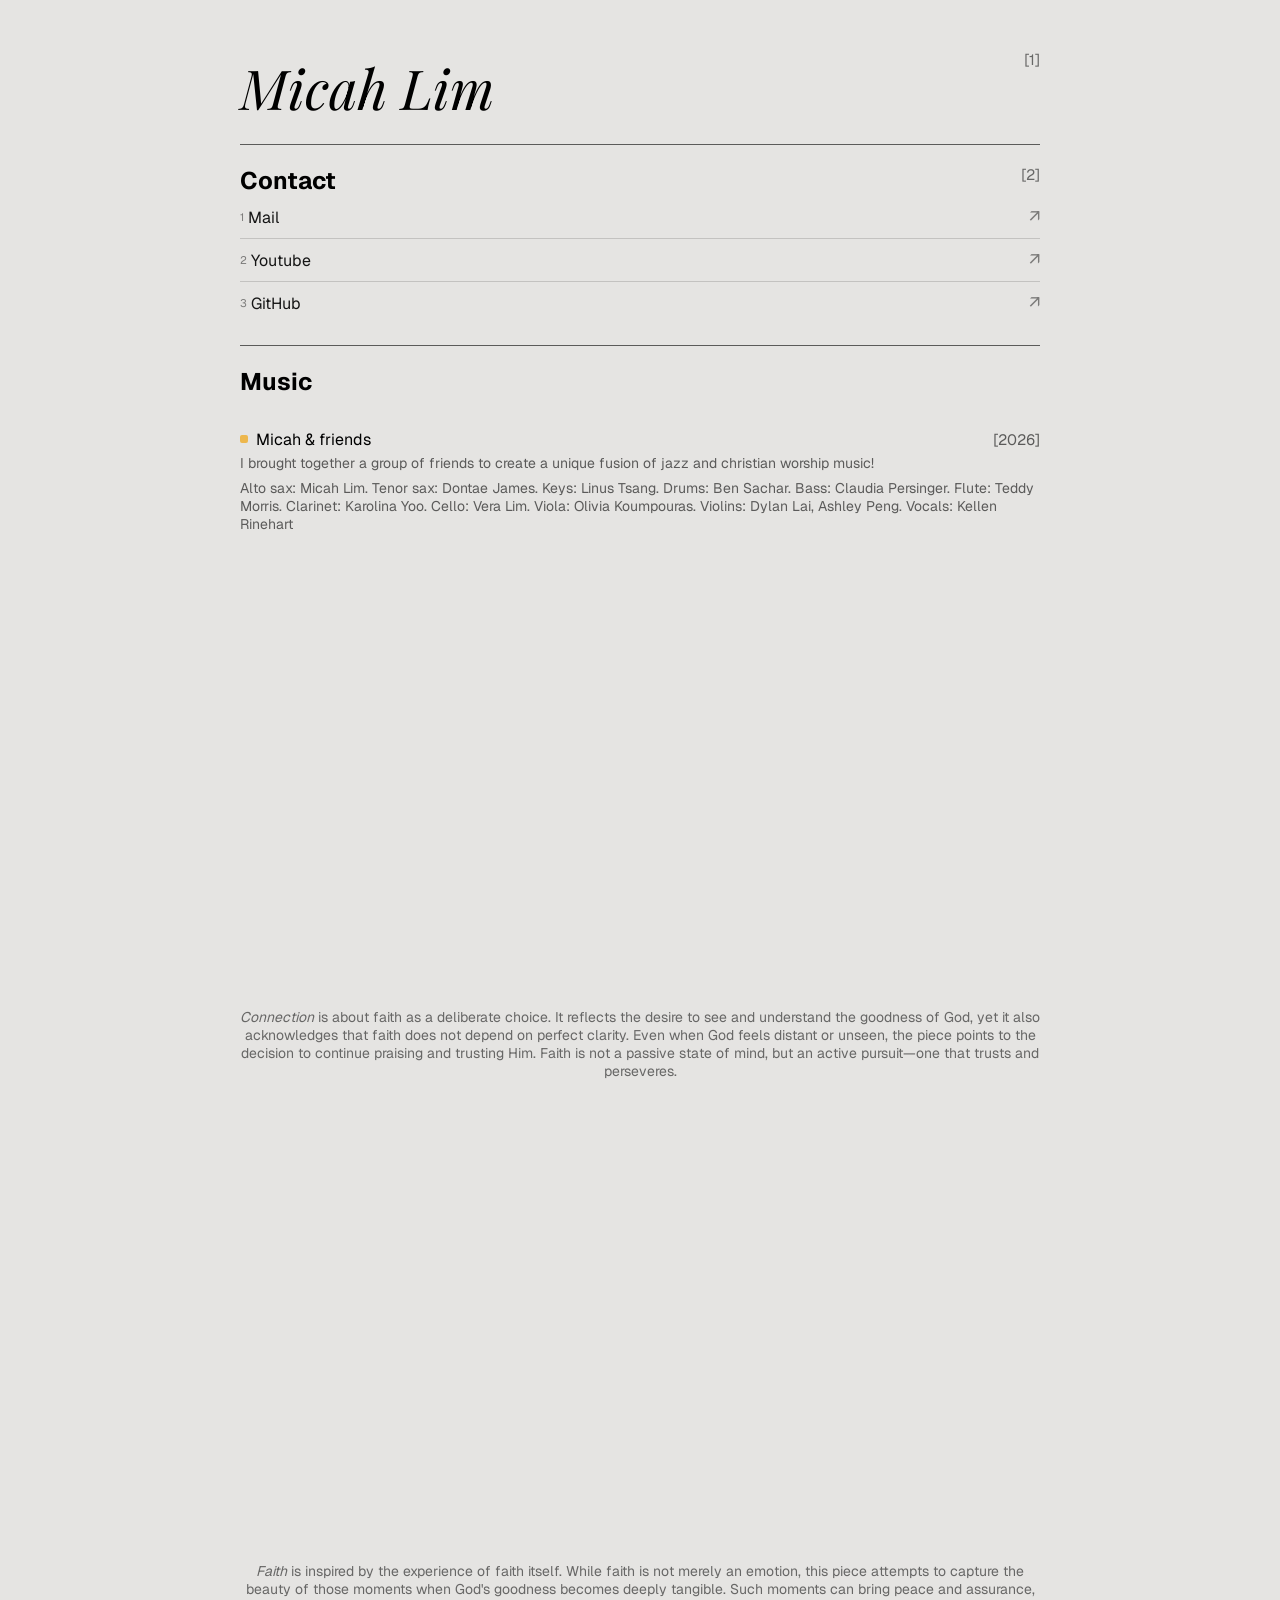
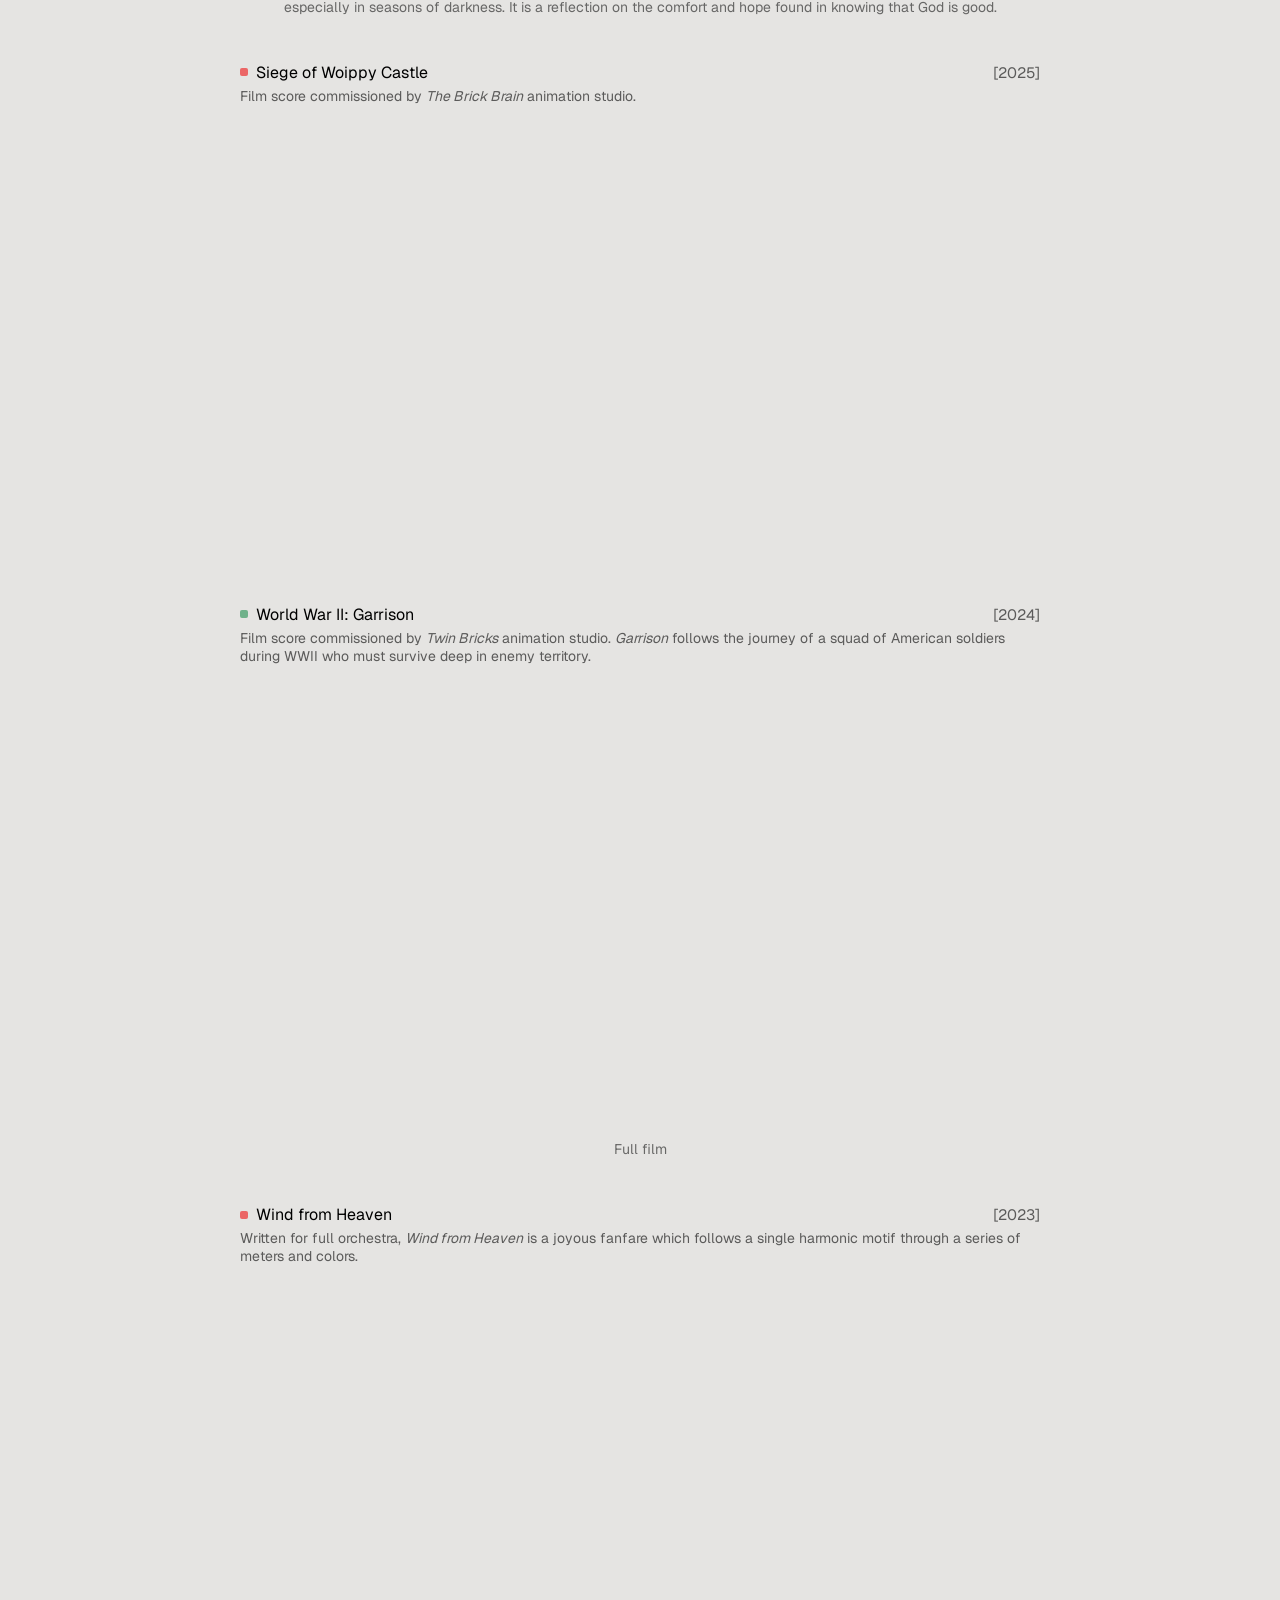
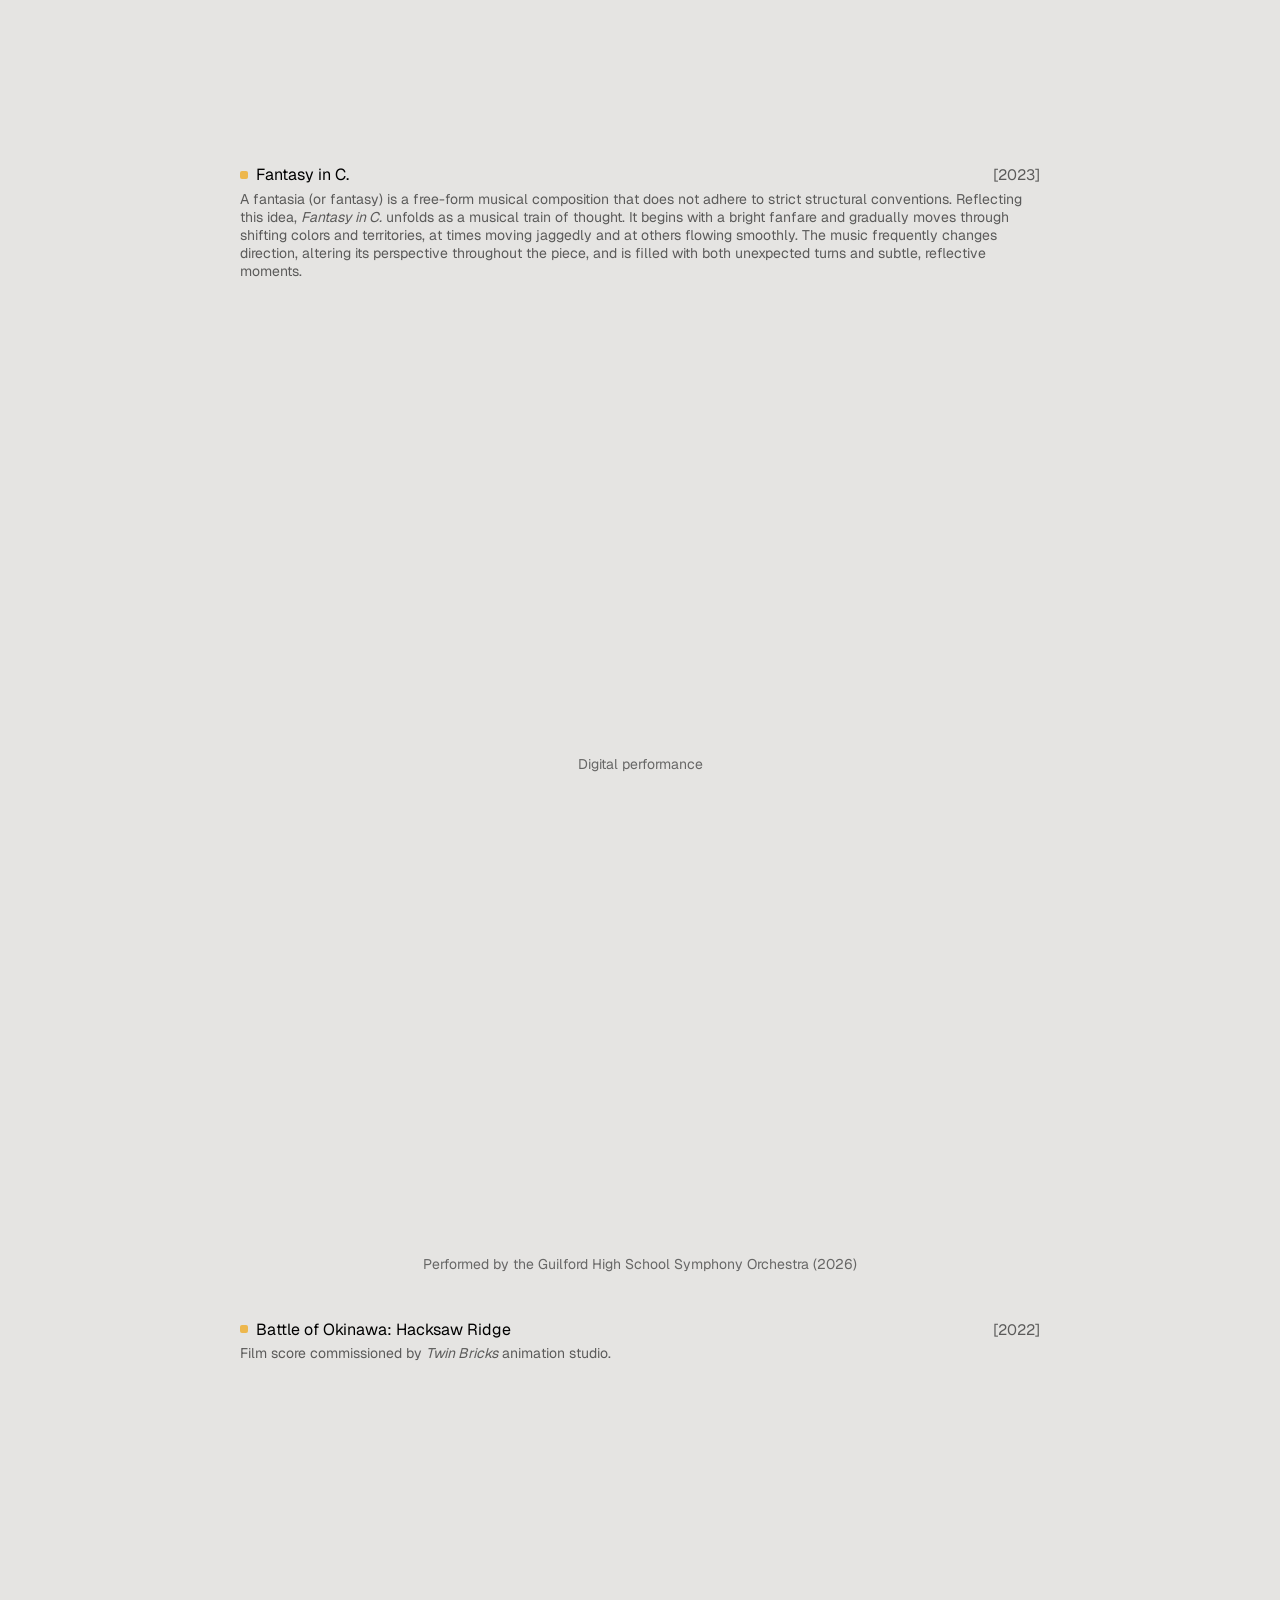
==== index.html @ 0d72c6e4 "connectionandfaith" ====
<!DOCTYPE html>
<html lang="en">
<head>
    <meta charset="UTF-8">
    <meta name="viewport" content="width=device-width, initial-scale=1.0">
    <title>Micah Lim</title>
    <link rel="stylesheet" href="styles.css">
    <link rel="icon" type="image/png" href="favicons/favicon-196x196.png" sizes="196x196" />
    <link rel="icon" type="image/png" href="favicons/favicon-96x96.png" sizes="96x96" />
    <link rel="icon" type="image/png" href="favicons/favicon-32x32.png" sizes="32x32" />
    <link rel="icon" type="image/png" href="favicons/favicon-16x16.png" sizes="16x16" />
    <link rel="icon" type="image/png" href="favicons/favicon-128.png" sizes="128x128" />

</head>
<body class="geist">
    <div class="grainy-background"></div>

    <div class="hero">
        <p class="numbers">[1]</p>
        <div class="hero-text">
            <h1 class="playfair-display">Micah Lim</h1>
        </div>
        <div class="blob-cont">
            <div class="yellow blob"></div>
            <div class="red blob"></div>
            <div class="green blob"></div>
        </div>
    </div>
    <hr>
    <div class="info">
        <p class="numbers">[2]</p>
        <h2>Contact</h2>
        <ul>
            <li><a href="mailto:micahblim@gmail.com" target="_blank" rel="noopener noreferrer">Mail</a></li>
            <li><a href="https://www.youtube.com/@prod_by_mm" target="_blank" rel="noopener noreferrer">Youtube</a></li>
            <li><a href="https://github.com/limmicah" target="_blank" rel="noopener noreferrer">GitHub</a></li>
        </ul>
    </div>
    <hr>
    <section class="portfolio">
        <h2>Music</h2>
        <article>
            <div class="article-header">
                <span class="dot" style="background-color: var(--yellow)"></span>
                <p>Micah & friends</p>
                <span class="date">[2026]</span>
            </div>
            <p class="article-desc">I brought together a group of friends to create a unique fusion of jazz and christian worship music!</p>
            <p class="article-desc">
                Alto sax: Micah Lim. Tenor sax: Dontae James. Keys: Linus Tsang. Drums: Ben Sachar. Bass: Claudia Persinger. Flute: Teddy Morris. Clarinet: Karolina Yoo. Cello: Vera Lim. Viola: Olivia Koumpouras. Violins: Dylan Lai, Ashley Peng. Vocals: Kellen Rinehart
            </p>
            <iframe src="https://www.youtube.com/embed/wMVojd-jDEw?si=nC_J4x2vy4wBtcS5" title="Connection" allow="accelerometer; autoplay; clipboard-write; encrypted-media; gyroscope; picture-in-picture" allowfullscreen referrerpolicy="strict-origin-when-cross-origin"></iframe>
            <p class="caption"><i>Connection</i> is about faith as a deliberate choice. It reflects the desire to see and understand the goodness of God, yet it also acknowledges that faith does not depend on perfect clarity. Even when God feels distant or unseen, the piece points to the decision to continue praising and trusting Him. Faith is not a passive state of mind, but an active pursuit—one that trusts and perseveres.</p>
            <iframe src="https://www.youtube.com/embed/2WBDBqLbex4?si=NOxUXqZgPrQIOzX9" title="Faith" allow="accelerometer; autoplay; clipboard-write; encrypted-media; gyroscope; picture-in-picture" allowfullscreen referrerpolicy="strict-origin-when-cross-origin"></iframe>
            <p class="caption"><i>Faith</i> is inspired by the experience of faith itself. While faith is not merely an emotion, this piece attempts to capture the beauty of those moments when God's goodness becomes deeply tangible. Such moments can bring peace and assurance, especially in seasons of darkness. It is a reflection on the comfort and hope found in knowing that God is good.</p>
        </article>
        <article>
            <div class="article-header">
                <span class="dot" style="background-color: var(--red)"></span>
                <p>Siege of Woippy Castle</p>
                <span class="date">[2025]</span>
            </div>
            <p class="article-desc">Film score commissioned by <i>The Brick Brain</i> animation studio.</p>
            <iframe src="https://www.youtube.com/embed/kF5960TrZUI" title="Siege of Woippy Castle (film score)" allow="accelerometer; autoplay; clipboard-write; encrypted-media; gyroscope; picture-in-picture" allowfullscreen referrerpolicy="strict-origin-when-cross-origin"></iframe>
        </article>
        <article>
            <div class="article-header">
                <span class="dot" style="background-color: var(--green)"></span>
                <p>World War II: Garrison</p>
                <span class="date">[2024]</span>
            </div>
            <p class="article-desc">Film score commissioned by <i>Twin Bricks</i> animation studio. <i>Garrison</i> follows the journey of a squad of American soldiers during WWII who must survive deep in enemy territory.</p>
            <iframe src="https://www.youtube.com/embed/hI55DL4n4TI" title="World War II: Garrison (film score)" allow="accelerometer; autoplay; clipboard-write; encrypted-media; gyroscope; picture-in-picture" allowfullscreen referrerpolicy="strict-origin-when-cross-origin"></iframe>
            <p class="caption">Full film</p>
        </article>
        <article>
            <div class="article-header">
                <span class="dot" style="background-color: var(--red)"></span>
                <p>Wind from Heaven</p>
                <span class="date">[2023]</span>
            </div>
            <p class="article-desc">Written for full orchestra, <i>Wind from Heaven</i> is a joyous fanfare which follows a single harmonic motif through a series of meters and colors.</p>
            <iframe src="https://www.youtube.com/embed/WqmjAOJDfVo" title="Wind from Heaven (for orchestra)" allow="accelerometer; autoplay; clipboard-write; encrypted-media; gyroscope; picture-in-picture" allowfullscreen referrerpolicy="strict-origin-when-cross-origin"></iframe>
        </article>
        <article>
            <div class="article-header">
                <span class="dot" style="background-color: var(--yellow)"></span>
                <p>Fantasy in C.</p>
                <span class="date">[2023]</span>
            </div>
            <p class="article-desc">A fantasia (or fantasy) is a free-form musical composition that does not adhere to strict structural conventions. Reflecting this idea, <i>Fantasy in C.</i> unfolds as a musical train of thought. It begins with a bright fanfare and gradually moves through shifting colors and territories, at times moving jaggedly and at others flowing smoothly. The music frequently changes direction, altering its perspective throughout the piece, and is filled with both unexpected turns and subtle, reflective moments.</p>
            <iframe src="https://www.youtube.com/embed/mGRgCqerlyM?si=OIoZGu5ZNzJJ9rlr" title="Wind from Heaven (for orchestra)" allow="accelerometer; autoplay; clipboard-write; encrypted-media; gyroscope; picture-in-picture" allowfullscreen referrerpolicy="strict-origin-when-cross-origin"></iframe>
            <p class="caption">Digital performance</p>
            <iframe src="https://www.youtube.com/embed/s1naUp2KbDc?si=3_nvJCd3NkwAGPQD" allow="accelerometer; autoplay; clipboard-write; encrypted-media; gyroscope; picture-in-picture" allowfullscreen referrerpolicy="strict-origin-when-cross-origin"></iframe>
            <p class="caption">Performed by the Guilford High School Symphony Orchestra (2026)</p>
        </article>
        <article>
            <div class="article-header">
                <span class="dot" style="background-color: var(--yellow)"></span>
                <p>Battle of Okinawa: Hacksaw Ridge</p>
                <span class="date">[2022]</span>
            </div>
            <p class="article-desc">Film score commissioned by <i>Twin Bricks</i> animation studio.</p>
            <iframe src="https://www.youtube.com/embed/JX311vK0i-Q" title="Battle of Okinawa: Hacksaw Ridge (film score)" allow="accelerometer; autoplay; clipboard-write; encrypted-media; gyroscope; picture-in-picture" allowfullscreen referrerpolicy="strict-origin-when-cross-origin"></iframe>
        </article>
    </section>
</body>
</html>
---- styles.css ----
@import url('https://fonts.googleapis.com/css2?family=Geist:wght@100..900&display=swap');
@import url('https://fonts.googleapis.com/css2?family=Playfair+Display:ital,wght@0,400..900;1,400..900&display=swap');

.geist {
  font-family: "Geist", sans-serif;
  font-optical-sizing: auto;
  font-weight: 400;
  font-style: normal;
}
.playfair-display {
  font-family: "Playfair Display", serif;
  font-optical-sizing: auto;
  font-weight: 400;
  font-style: italic;
}

/* General Styles */
:root {
  --bg: #E5E4E2;
  --text: #151515;
  --yellow: #EDB74D;
  --red: #EB6666;
  --green: #6FB18A;
}

hr {
  border: none;
  border-top: 1px solid black;
  opacity: 0.6;
  width: 100%;
  max-width: 800px;
  margin: 20px 0;
}
body {
  height: auto;
  margin: 0;
  padding: clamp(20px, 4vw, 50px);
  display: flex;
  flex-direction: column;
  justify-content: flex-start;
  align-items: center;
  
  background-color: var(--bg);
  
  margin: 0 10em;
}
.numbers {
  font-size: 15px;
  color: var(--text);
  opacity: 0.6;
  position: absolute;
  top: 0;
  right: 0;
  margin: 0;
}
.hero {
  display: flex;
  flex-direction: row;
  justify-content: space-between;
  align-items: center;
  width: 100%;
  gap: 3em;
  position: relative;
  max-width: 800px;
}
.info {
  display: flex;
  flex-direction: column;
  align-items: flex-start;
  width: 100%;
  position: relative;
  text-decoration: none;
  max-width: 800px;
}
.info h2 {
  margin: 0;
}
.info ul {
  padding: 0;
  margin: 0;
  list-style-type: none;
  width: 100%;
  counter-reset: link-counter;
}
.info ul li {
  list-style: none;
  width: 100%;
  counter-increment: link-counter;
}
.info ul li a {
  display: flex;
  align-items: center;
  text-decoration: none;
  color: var(--text);
  width: 100%;
  padding: 0.6em 0;
  border-bottom: 1px solid rgba(0, 0, 0, 0.15);
  font-size: 16px;
}
.info ul li a::before {
  content: counter(link-counter);
  font-size: 11px;
  vertical-align: super;
  margin-right: 0.4em;
  opacity: 0.5;
}
.info ul li a::after {
  content: '↗';
  font-size: 18px;
  opacity: 0.5;
  margin-left: auto;
}
.info ul li a:hover {
  opacity: 0.6;
}
.info ul li:last-child a {
  border-bottom: none;
}

.hero-text h1 {
  font-size: 55px;
  margin: 0;
  padding: 0;
}
.hero-text p {
  font-size: 15px;
  margin: 0;
  padding: 0;
}

.caption {
  font-family: "Geist", sans-serif;
  font-size: 14px;
  color: var(--text);
  opacity: 0.6;
  text-align: center;
  margin-top: 8px;
  padding: 0;
}

.buttons {
  display: flex;
  flex-direction: row;
  justify-content: flex-start;
  align-items: center;
  gap: 2em;
}

.button {
  padding: 1em 3em;
  border: 1px solid var(--text);
  font-size: 18px;
  text-align: center;
  cursor: pointer;
  text-decoration: none;
  border-radius: 5px;
}

.portfolio {
  width: 100%;
  max-width: 800px;
  display: flex;
  flex-direction: column;
  gap: 2em;
}
.portfolio h2 {
  margin: 0;
}
.article-header {
  display: flex;
  align-items: center;
  gap: 0.5em;
}
.article-header .dot {
  width: 8px;
  height: 8px;
  border-radius: 2px;
  flex-shrink: 0;
}
.article-header p {
  margin: 0;
  font-size: 16px;
}
.article-header .date {
  margin-left: auto;
  font-size: 15px;
  opacity: 0.6;
}
.article-desc {
  margin: 0.3em 0 0.5em 0;
  font-size: 14px;
  opacity: 0.6;
}
.portfolio iframe {
  width: 100%;
  aspect-ratio: 16 / 9;
  height: auto;
  border: none;
  border-radius: 5px;
  margin-top: 5px;
}

@media only screen and (max-width: 1000px) {
  body {
    margin: 1em;
  }
}
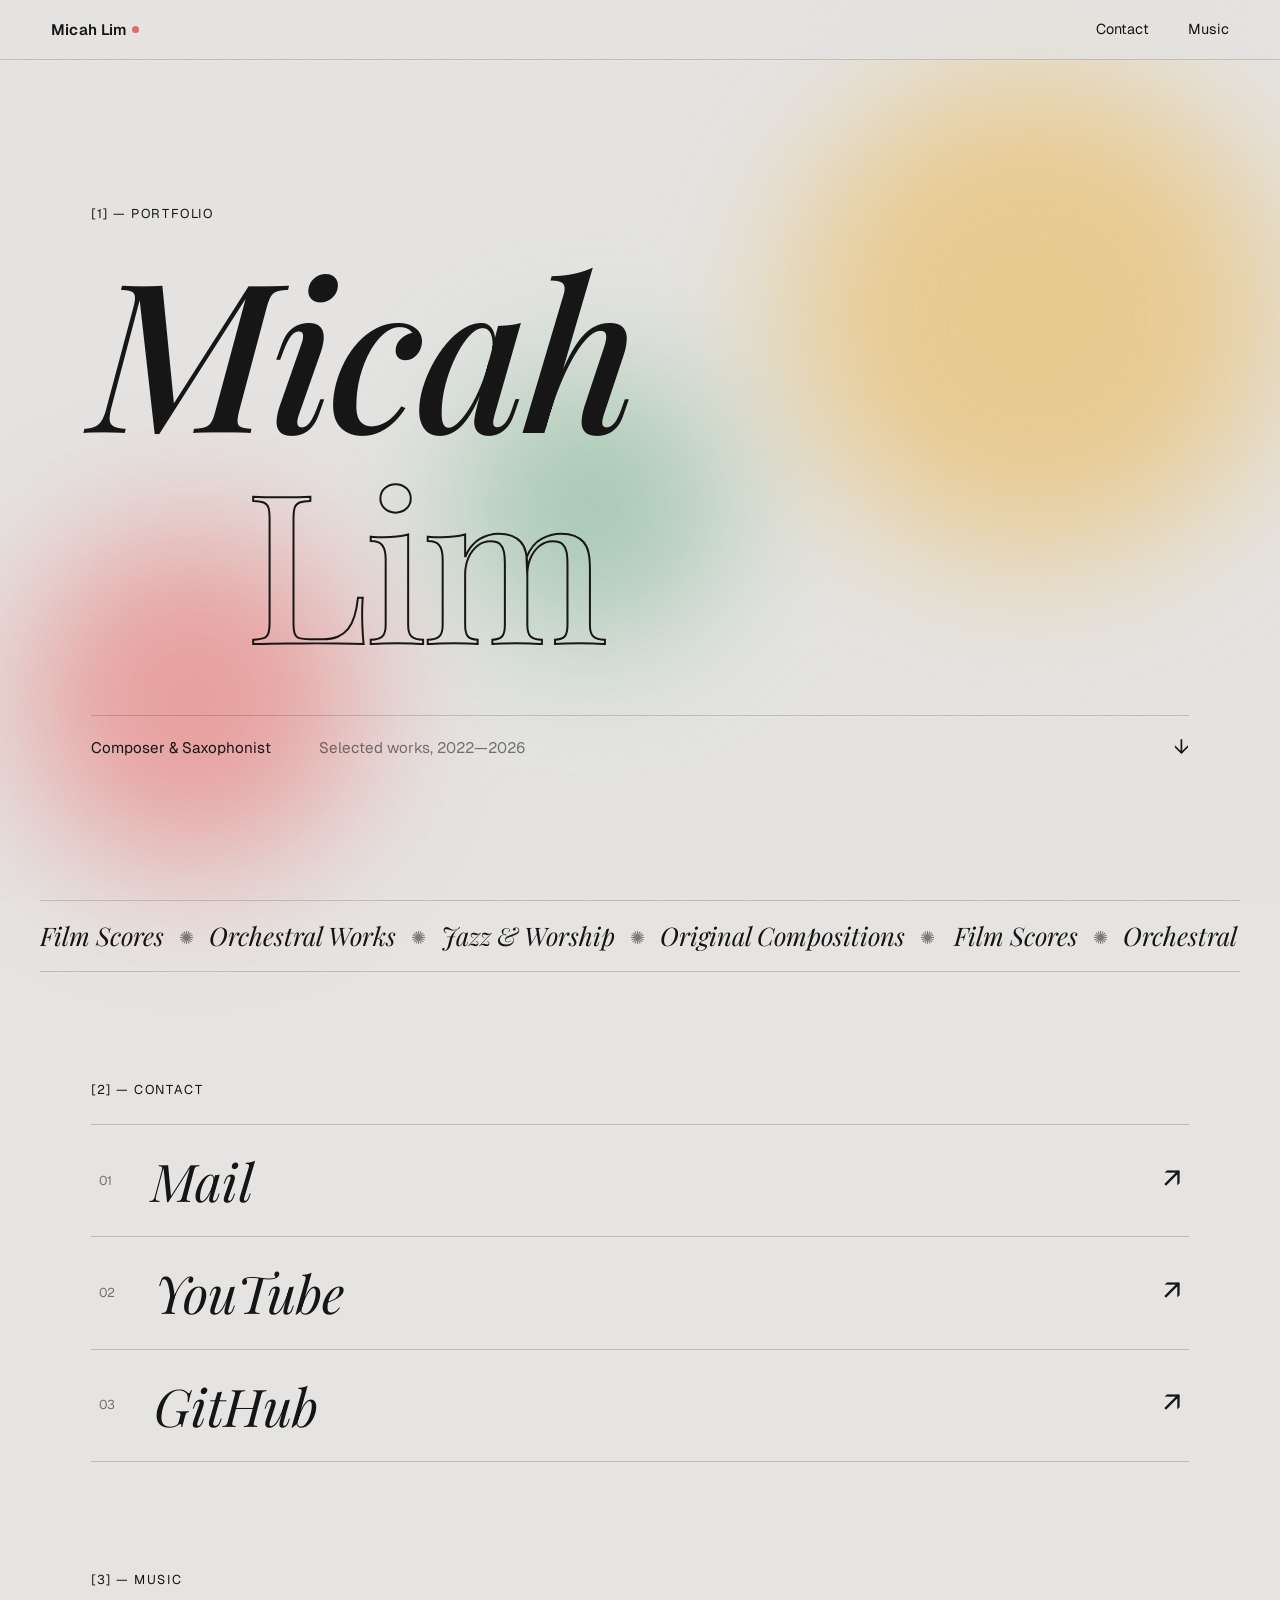
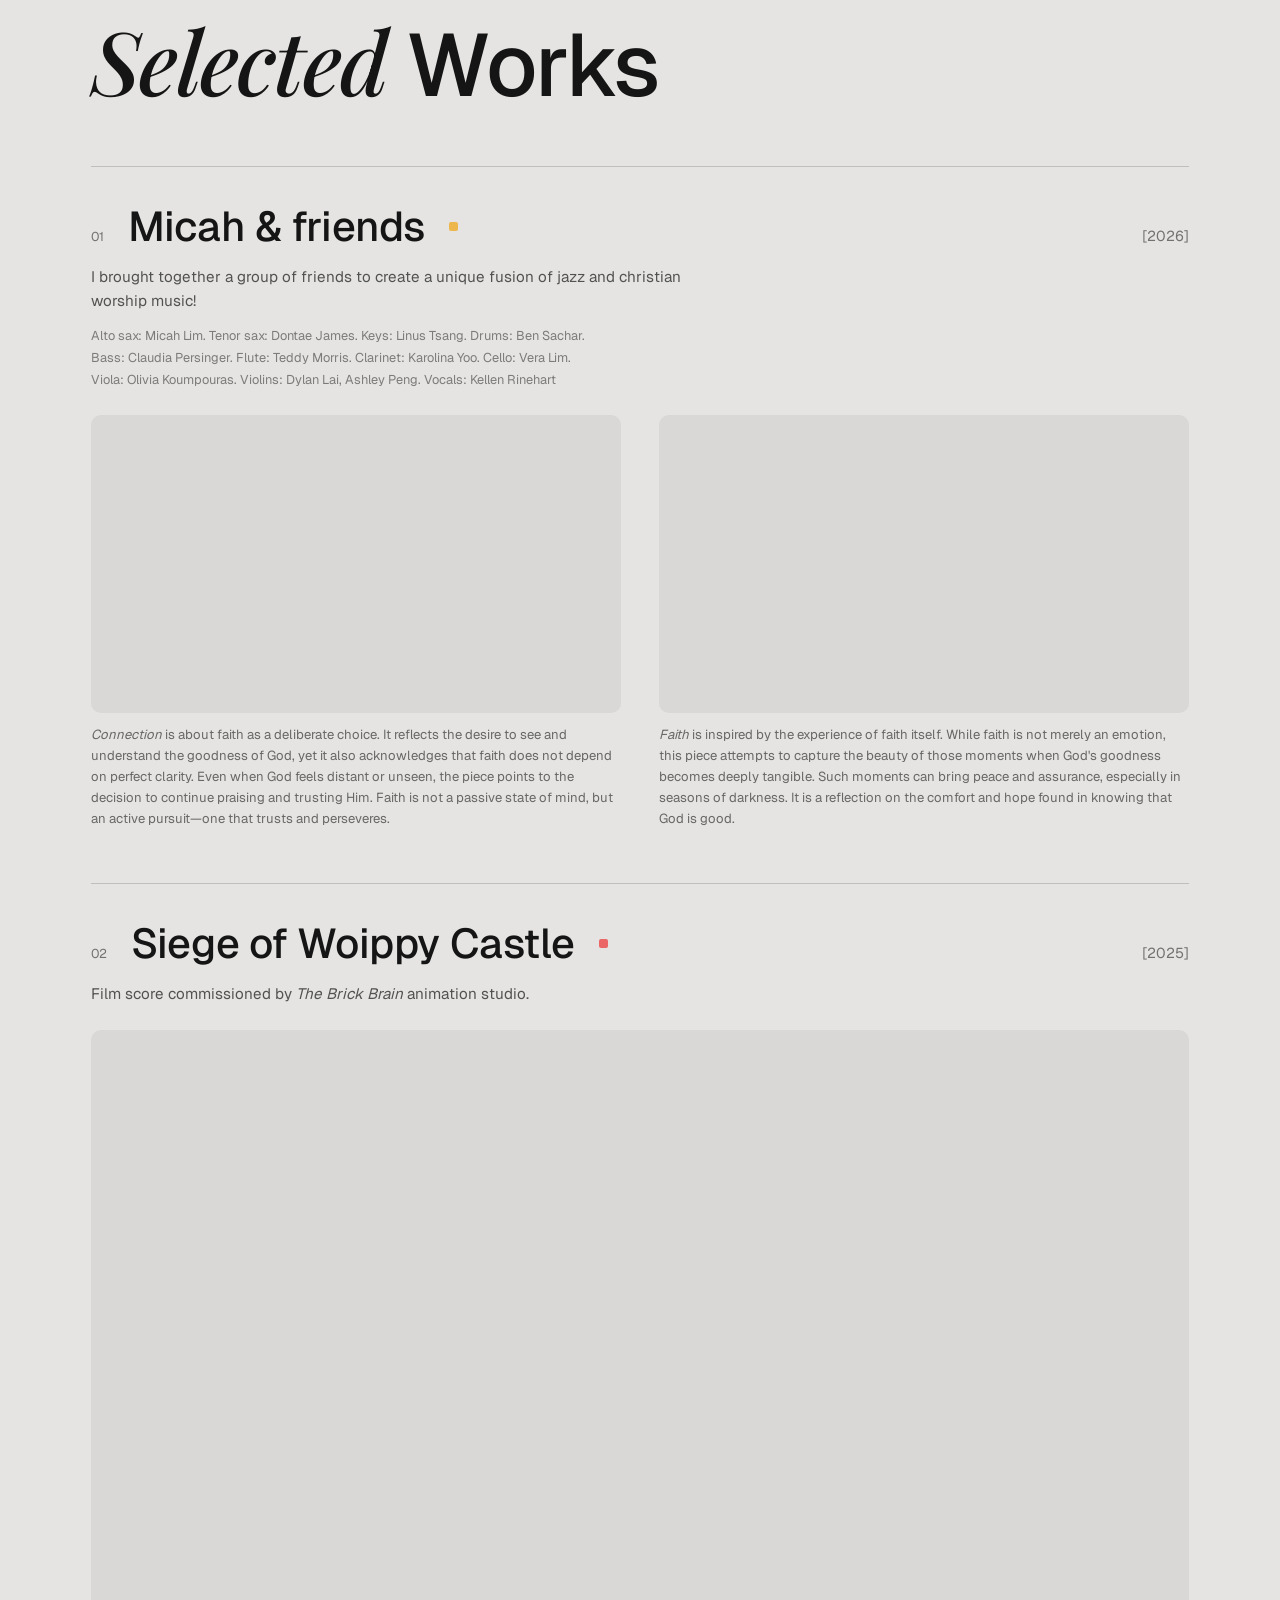
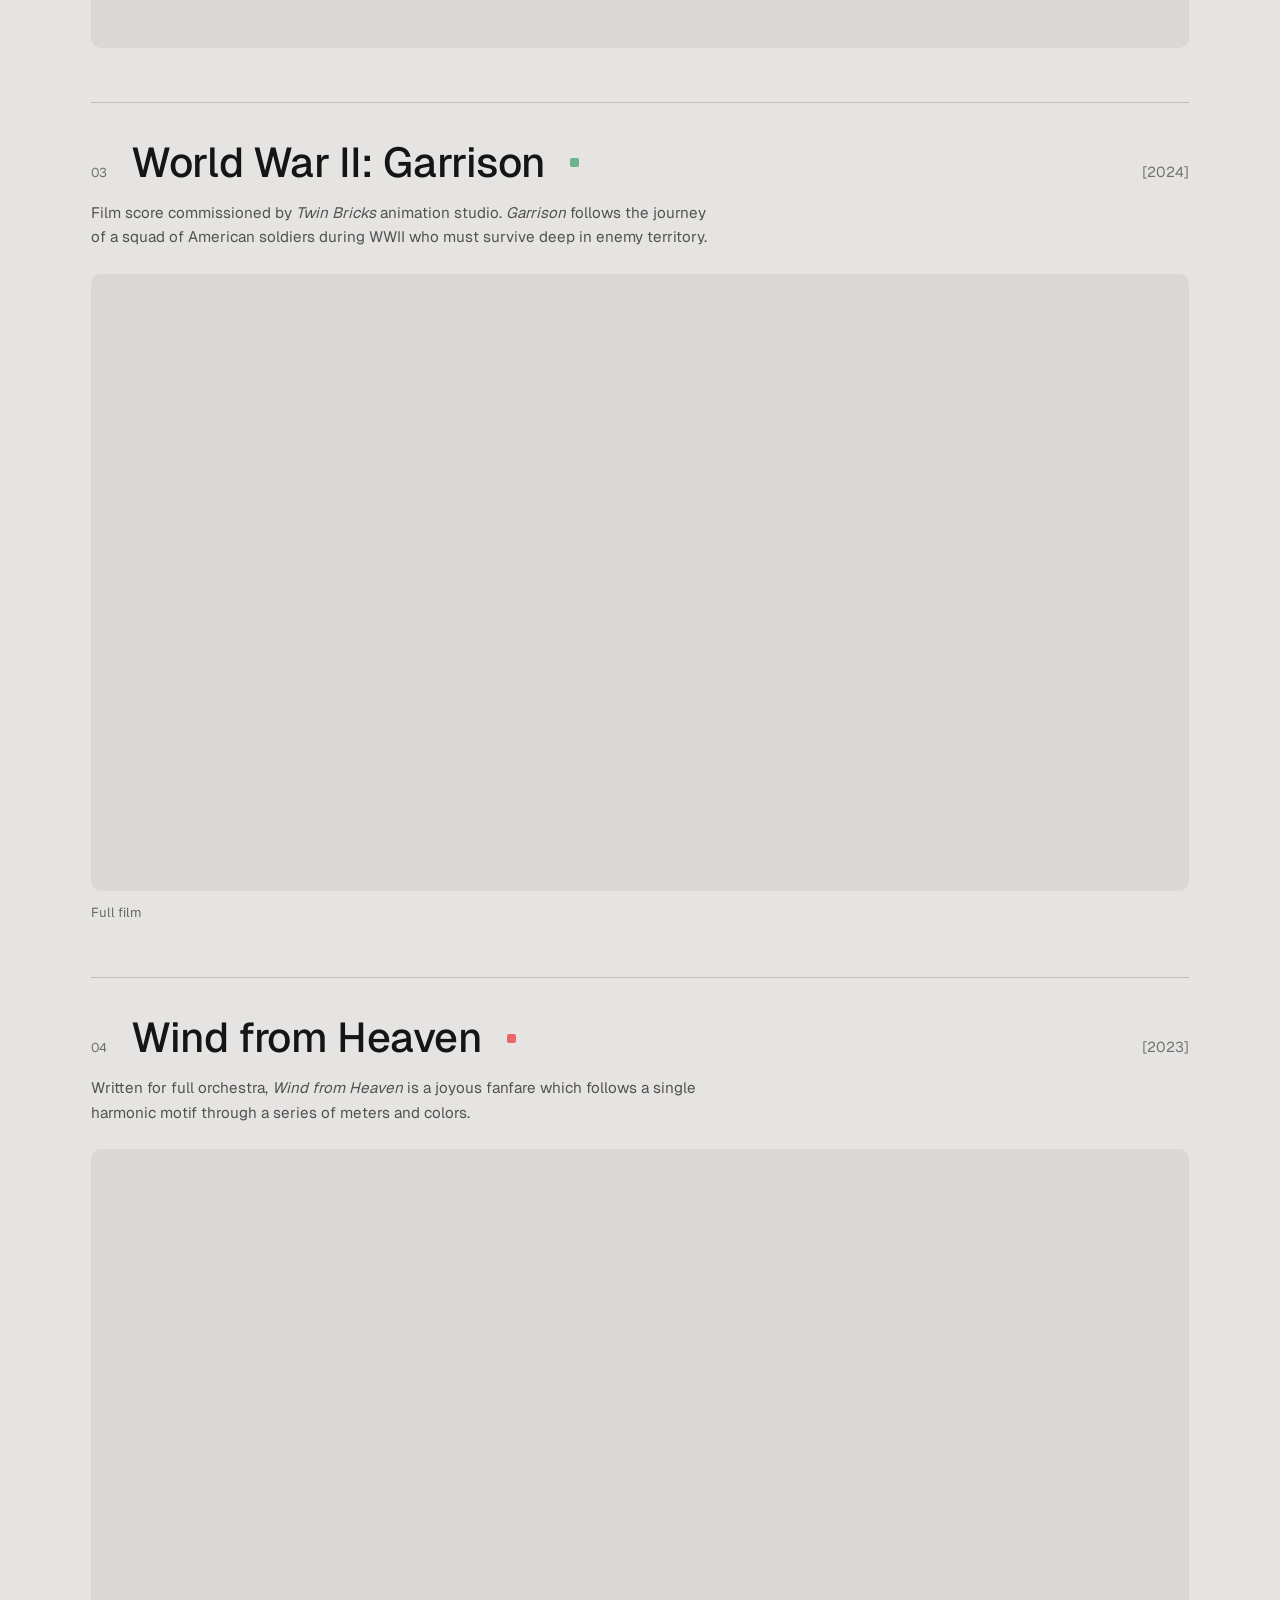
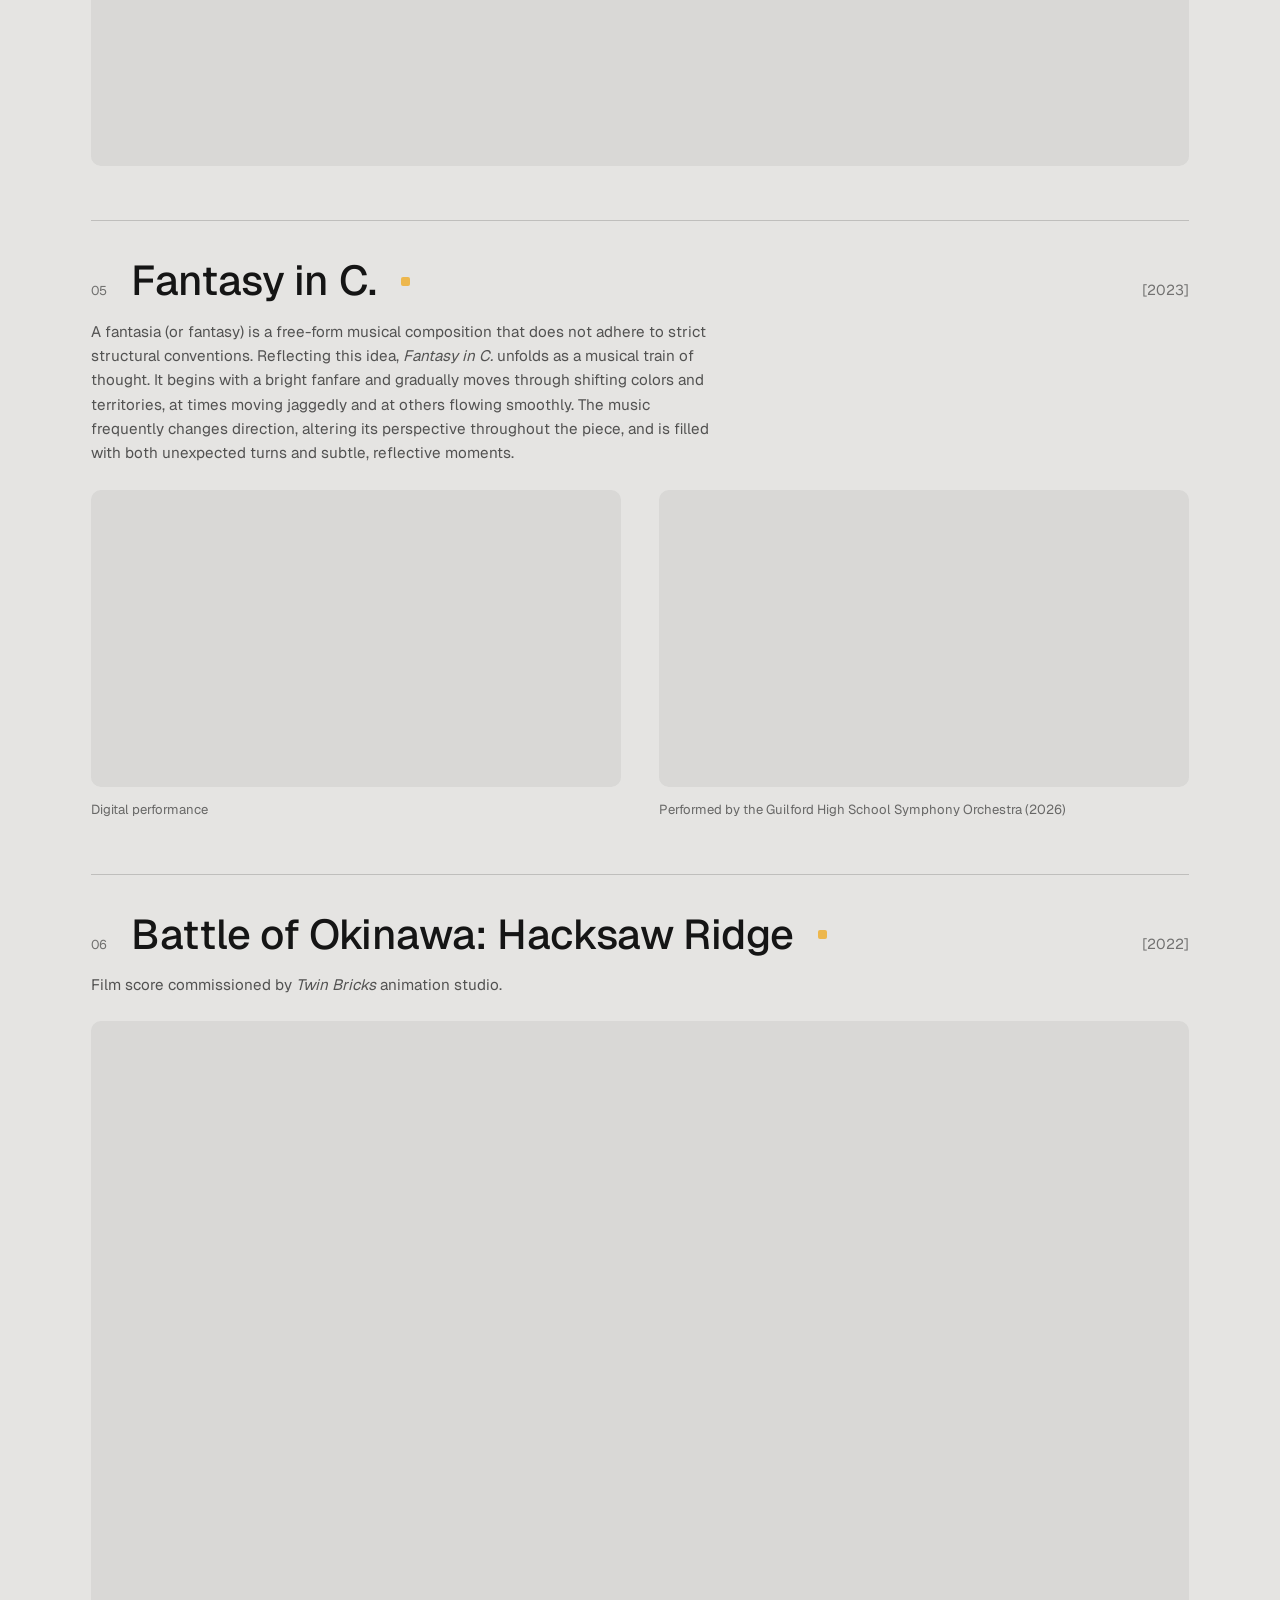
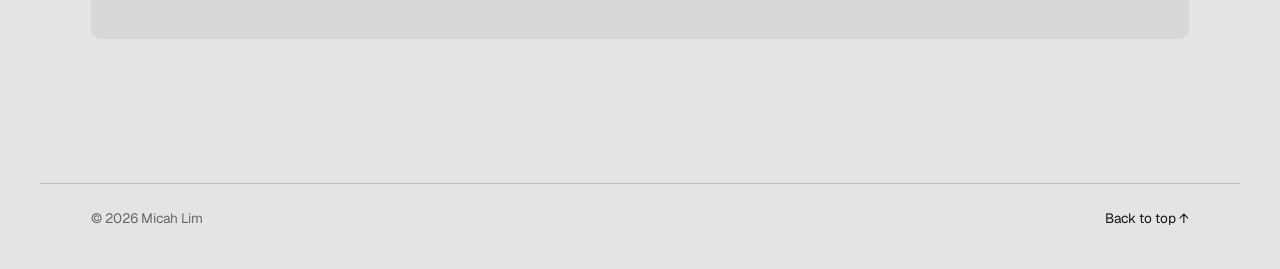
==== commit 919585b0: "newLAF" ====
--- a/index.html
+++ b/index.html
@@ -4,105 +4,184 @@
     <meta charset="UTF-8">
     <meta name="viewport" content="width=device-width, initial-scale=1.0">
     <title>Micah Lim</title>
+    <meta name="description" content="Micah Lim — composer & saxophonist. Film scores, orchestral works, jazz & worship music.">
     <link rel="stylesheet" href="styles.css">
     <link rel="icon" type="image/png" href="favicons/favicon-196x196.png" sizes="196x196" />
     <link rel="icon" type="image/png" href="favicons/favicon-96x96.png" sizes="96x96" />
     <link rel="icon" type="image/png" href="favicons/favicon-32x32.png" sizes="32x32" />
     <link rel="icon" type="image/png" href="favicons/favicon-16x16.png" sizes="16x16" />
-    <link rel="icon" type="image/png" href="favicons/favicon-128.png" sizes="128x128" />
+    <link rel="icon" type="image/png" href="favicons/favicon-128x128.png" sizes="128x128" />
+</head>
+<body>
+    <div class="grain" aria-hidden="true"></div>
 
-</head>
-<body class="geist">
-    <div class="grainy-background"></div>
+    <header class="site-nav">
+        <a class="wordmark" href="#top">Micah Lim<span class="wordmark-dot"></span></a>
+        <nav>
+            <a href="#contact">Contact</a>
+            <a href="#music">Music</a>
+        </nav>
+    </header>
 
-    <div class="hero">
-        <p class="numbers">[1]</p>
-        <div class="hero-text">
-            <h1 class="playfair-display">Micah Lim</h1>
+    <main id="top">
+        <!-- ============ HERO ============ -->
+        <section class="hero">
+            <div class="orbs" aria-hidden="true">
+                <div class="orb orb-yellow"></div>
+                <div class="orb orb-red"></div>
+                <div class="orb orb-green"></div>
+            </div>
+            <p class="section-label reveal">[1] — Portfolio</p>
+            <h1 class="hero-title">
+                <span class="line reveal"><span class="serif-italic">Micah</span></span>
+                <span class="line reveal d1"><span class="outline">Lim</span></span>
+            </h1>
+            <div class="hero-meta reveal d2">
+                <p>Composer&nbsp;&amp;&nbsp;Saxophonist</p>
+                <p class="muted">Selected works, 2022—2026</p>
+                <a class="scroll-cue" href="#music" aria-label="Scroll to music">↓</a>
+            </div>
+        </section>
+
+        <!-- ============ MARQUEE ============ -->
+        <div class="marquee" aria-hidden="true">
+            <div class="marquee-track">
+                <span>Film Scores <i>✺</i> Orchestral Works <i>✺</i> Jazz &amp; Worship <i>✺</i> Original Compositions <i>✺</i> </span><span>Film Scores <i>✺</i> Orchestral Works <i>✺</i> Jazz &amp; Worship <i>✺</i> Original Compositions <i>✺</i> </span>
+            </div>
         </div>
-        <div class="blob-cont">
-            <div class="yellow blob"></div>
-            <div class="red blob"></div>
-            <div class="green blob"></div>
-        </div>
-    </div>
-    <hr>
-    <div class="info">
-        <p class="numbers">[2]</p>
-        <h2>Contact</h2>
-        <ul>
-            <li><a href="mailto:micahblim@gmail.com" target="_blank" rel="noopener noreferrer">Mail</a></li>
-            <li><a href="https://www.youtube.com/@prod_by_mm" target="_blank" rel="noopener noreferrer">Youtube</a></li>
-            <li><a href="https://github.com/limmicah" target="_blank" rel="noopener noreferrer">GitHub</a></li>
-        </ul>
-    </div>
-    <hr>
-    <section class="portfolio">
-        <h2>Music</h2>
-        <article>
-            <div class="article-header">
-                <span class="dot" style="background-color: var(--yellow)"></span>
-                <p>Micah & friends</p>
-                <span class="date">[2026]</span>
-            </div>
-            <p class="article-desc">I brought together a group of friends to create a unique fusion of jazz and christian worship music!</p>
-            <p class="article-desc">
-                Alto sax: Micah Lim. Tenor sax: Dontae James. Keys: Linus Tsang. Drums: Ben Sachar. Bass: Claudia Persinger. Flute: Teddy Morris. Clarinet: Karolina Yoo. Cello: Vera Lim. Viola: Olivia Koumpouras. Violins: Dylan Lai, Ashley Peng. Vocals: Kellen Rinehart
-            </p>
-            <iframe src="https://www.youtube.com/embed/wMVojd-jDEw?si=nC_J4x2vy4wBtcS5" title="Connection" allow="accelerometer; autoplay; clipboard-write; encrypted-media; gyroscope; picture-in-picture" allowfullscreen referrerpolicy="strict-origin-when-cross-origin"></iframe>
-            <p class="caption"><i>Connection</i> is about faith as a deliberate choice. It reflects the desire to see and understand the goodness of God, yet it also acknowledges that faith does not depend on perfect clarity. Even when God feels distant or unseen, the piece points to the decision to continue praising and trusting Him. Faith is not a passive state of mind, but an active pursuit—one that trusts and perseveres.</p>
-            <iframe src="https://www.youtube.com/embed/2WBDBqLbex4?si=NOxUXqZgPrQIOzX9" title="Faith" allow="accelerometer; autoplay; clipboard-write; encrypted-media; gyroscope; picture-in-picture" allowfullscreen referrerpolicy="strict-origin-when-cross-origin"></iframe>
-            <p class="caption"><i>Faith</i> is inspired by the experience of faith itself. While faith is not merely an emotion, this piece attempts to capture the beauty of those moments when God's goodness becomes deeply tangible. Such moments can bring peace and assurance, especially in seasons of darkness. It is a reflection on the comfort and hope found in knowing that God is good.</p>
-        </article>
-        <article>
-            <div class="article-header">
-                <span class="dot" style="background-color: var(--red)"></span>
-                <p>Siege of Woippy Castle</p>
-                <span class="date">[2025]</span>
-            </div>
-            <p class="article-desc">Film score commissioned by <i>The Brick Brain</i> animation studio.</p>
-            <iframe src="https://www.youtube.com/embed/kF5960TrZUI" title="Siege of Woippy Castle (film score)" allow="accelerometer; autoplay; clipboard-write; encrypted-media; gyroscope; picture-in-picture" allowfullscreen referrerpolicy="strict-origin-when-cross-origin"></iframe>
-        </article>
-        <article>
-            <div class="article-header">
-                <span class="dot" style="background-color: var(--green)"></span>
-                <p>World War II: Garrison</p>
-                <span class="date">[2024]</span>
-            </div>
-            <p class="article-desc">Film score commissioned by <i>Twin Bricks</i> animation studio. <i>Garrison</i> follows the journey of a squad of American soldiers during WWII who must survive deep in enemy territory.</p>
-            <iframe src="https://www.youtube.com/embed/hI55DL4n4TI" title="World War II: Garrison (film score)" allow="accelerometer; autoplay; clipboard-write; encrypted-media; gyroscope; picture-in-picture" allowfullscreen referrerpolicy="strict-origin-when-cross-origin"></iframe>
-            <p class="caption">Full film</p>
-        </article>
-        <article>
-            <div class="article-header">
-                <span class="dot" style="background-color: var(--red)"></span>
-                <p>Wind from Heaven</p>
-                <span class="date">[2023]</span>
-            </div>
-            <p class="article-desc">Written for full orchestra, <i>Wind from Heaven</i> is a joyous fanfare which follows a single harmonic motif through a series of meters and colors.</p>
-            <iframe src="https://www.youtube.com/embed/WqmjAOJDfVo" title="Wind from Heaven (for orchestra)" allow="accelerometer; autoplay; clipboard-write; encrypted-media; gyroscope; picture-in-picture" allowfullscreen referrerpolicy="strict-origin-when-cross-origin"></iframe>
-        </article>
-        <article>
-            <div class="article-header">
-                <span class="dot" style="background-color: var(--yellow)"></span>
-                <p>Fantasy in C.</p>
-                <span class="date">[2023]</span>
-            </div>
-            <p class="article-desc">A fantasia (or fantasy) is a free-form musical composition that does not adhere to strict structural conventions. Reflecting this idea, <i>Fantasy in C.</i> unfolds as a musical train of thought. It begins with a bright fanfare and gradually moves through shifting colors and territories, at times moving jaggedly and at others flowing smoothly. The music frequently changes direction, altering its perspective throughout the piece, and is filled with both unexpected turns and subtle, reflective moments.</p>
-            <iframe src="https://www.youtube.com/embed/mGRgCqerlyM?si=OIoZGu5ZNzJJ9rlr" title="Wind from Heaven (for orchestra)" allow="accelerometer; autoplay; clipboard-write; encrypted-media; gyroscope; picture-in-picture" allowfullscreen referrerpolicy="strict-origin-when-cross-origin"></iframe>
-            <p class="caption">Digital performance</p>
-            <iframe src="https://www.youtube.com/embed/s1naUp2KbDc?si=3_nvJCd3NkwAGPQD" allow="accelerometer; autoplay; clipboard-write; encrypted-media; gyroscope; picture-in-picture" allowfullscreen referrerpolicy="strict-origin-when-cross-origin"></iframe>
-            <p class="caption">Performed by the Guilford High School Symphony Orchestra (2026)</p>
-        </article>
-        <article>
-            <div class="article-header">
-                <span class="dot" style="background-color: var(--yellow)"></span>
-                <p>Battle of Okinawa: Hacksaw Ridge</p>
-                <span class="date">[2022]</span>
-            </div>
-            <p class="article-desc">Film score commissioned by <i>Twin Bricks</i> animation studio.</p>
-            <iframe src="https://www.youtube.com/embed/JX311vK0i-Q" title="Battle of Okinawa: Hacksaw Ridge (film score)" allow="accelerometer; autoplay; clipboard-write; encrypted-media; gyroscope; picture-in-picture" allowfullscreen referrerpolicy="strict-origin-when-cross-origin"></iframe>
-        </article>
-    </section>
+
+        <!-- ============ CONTACT ============ -->
+        <section class="contact" id="contact">
+            <p class="section-label reveal">[2] — Contact</p>
+            <h2 class="visually-hidden">Contact</h2>
+            <ul class="contact-list">
+                <li class="reveal"><a href="mailto:micahblim@gmail.com" target="_blank" rel="noopener noreferrer"><span class="idx">01</span><span class="contact-name">Mail</span><span class="arrow">↗</span></a></li>
+                <li class="reveal d1"><a href="https://www.youtube.com/@prod_by_mm" target="_blank" rel="noopener noreferrer"><span class="idx">02</span><span class="contact-name">YouTube</span><span class="arrow">↗</span></a></li>
+                <li class="reveal d2"><a href="https://github.com/limmicah" target="_blank" rel="noopener noreferrer"><span class="idx">03</span><span class="contact-name">GitHub</span><span class="arrow">↗</span></a></li>
+            </ul>
+        </section>
+
+        <!-- ============ MUSIC ============ -->
+        <section class="works" id="music">
+            <p class="section-label reveal">[3] — Music</p>
+            <h2 class="works-title reveal"><span class="serif-italic">Selected</span> Works</h2>
+
+            <article class="work reveal">
+                <div class="work-header">
+                    <span class="work-idx">01</span>
+                    <h3 class="work-name">Micah &amp; friends</h3>
+                    <span class="dot" style="background-color: var(--yellow)"></span>
+                    <span class="work-year">[2026]</span>
+                </div>
+                <p class="work-desc">I brought together a group of friends to create a unique fusion of jazz and christian worship music!</p>
+                <p class="credits">Alto sax: Micah Lim. Tenor sax: Dontae James. Keys: Linus Tsang. Drums: Ben Sachar. Bass: Claudia Persinger. Flute: Teddy Morris. Clarinet: Karolina Yoo. Cello: Vera Lim. Viola: Olivia Koumpouras. Violins: Dylan Lai, Ashley Peng. Vocals: Kellen Rinehart</p>
+                <div class="media-grid">
+                    <figure>
+                        <iframe loading="lazy" src="https://www.youtube.com/embed/wMVojd-jDEw?si=nC_J4x2vy4wBtcS5" title="Connection" allow="accelerometer; autoplay; clipboard-write; encrypted-media; gyroscope; picture-in-picture" allowfullscreen referrerpolicy="strict-origin-when-cross-origin"></iframe>
+                        <figcaption><i>Connection</i> is about faith as a deliberate choice. It reflects the desire to see and understand the goodness of God, yet it also acknowledges that faith does not depend on perfect clarity. Even when God feels distant or unseen, the piece points to the decision to continue praising and trusting Him. Faith is not a passive state of mind, but an active pursuit—one that trusts and perseveres.</figcaption>
+                    </figure>
+                    <figure>
+                        <iframe loading="lazy" src="https://www.youtube.com/embed/2WBDBqLbex4?si=NOxUXqZgPrQIOzX9" title="Faith" allow="accelerometer; autoplay; clipboard-write; encrypted-media; gyroscope; picture-in-picture" allowfullscreen referrerpolicy="strict-origin-when-cross-origin"></iframe>
+                        <figcaption><i>Faith</i> is inspired by the experience of faith itself. While faith is not merely an emotion, this piece attempts to capture the beauty of those moments when God's goodness becomes deeply tangible. Such moments can bring peace and assurance, especially in seasons of darkness. It is a reflection on the comfort and hope found in knowing that God is good.</figcaption>
+                    </figure>
+                </div>
+            </article>
+
+            <article class="work reveal">
+                <div class="work-header">
+                    <span class="work-idx">02</span>
+                    <h3 class="work-name">Siege of Woippy Castle</h3>
+                    <span class="dot" style="background-color: var(--red)"></span>
+                    <span class="work-year">[2025]</span>
+                </div>
+                <p class="work-desc">Film score commissioned by <i>The Brick Brain</i> animation studio.</p>
+                <figure>
+                    <iframe loading="lazy" src="https://www.youtube.com/embed/kF5960TrZUI" title="Siege of Woippy Castle (film score)" allow="accelerometer; autoplay; clipboard-write; encrypted-media; gyroscope; picture-in-picture" allowfullscreen referrerpolicy="strict-origin-when-cross-origin"></iframe>
+                </figure>
+            </article>
+
+            <article class="work reveal">
+                <div class="work-header">
+                    <span class="work-idx">03</span>
+                    <h3 class="work-name">World War II: Garrison</h3>
+                    <span class="dot" style="background-color: var(--green)"></span>
+                    <span class="work-year">[2024]</span>
+                </div>
+                <p class="work-desc">Film score commissioned by <i>Twin Bricks</i> animation studio. <i>Garrison</i> follows the journey of a squad of American soldiers during WWII who must survive deep in enemy territory.</p>
+                <figure>
+                    <iframe loading="lazy" src="https://www.youtube.com/embed/hI55DL4n4TI" title="World War II: Garrison (film score)" allow="accelerometer; autoplay; clipboard-write; encrypted-media; gyroscope; picture-in-picture" allowfullscreen referrerpolicy="strict-origin-when-cross-origin"></iframe>
+                    <figcaption>Full film</figcaption>
+                </figure>
+            </article>
+
+            <article class="work reveal">
+                <div class="work-header">
+                    <span class="work-idx">04</span>
+                    <h3 class="work-name">Wind from Heaven</h3>
+                    <span class="dot" style="background-color: var(--red)"></span>
+                    <span class="work-year">[2023]</span>
+                </div>
+                <p class="work-desc">Written for full orchestra, <i>Wind from Heaven</i> is a joyous fanfare which follows a single harmonic motif through a series of meters and colors.</p>
+                <figure>
+                    <iframe loading="lazy" src="https://www.youtube.com/embed/WqmjAOJDfVo" title="Wind from Heaven (for orchestra)" allow="accelerometer; autoplay; clipboard-write; encrypted-media; gyroscope; picture-in-picture" allowfullscreen referrerpolicy="strict-origin-when-cross-origin"></iframe>
+                </figure>
+            </article>
+
+            <article class="work reveal">
+                <div class="work-header">
+                    <span class="work-idx">05</span>
+                    <h3 class="work-name">Fantasy in C.</h3>
+                    <span class="dot" style="background-color: var(--yellow)"></span>
+                    <span class="work-year">[2023]</span>
+                </div>
+                <p class="work-desc">A fantasia (or fantasy) is a free-form musical composition that does not adhere to strict structural conventions. Reflecting this idea, <i>Fantasy in C.</i> unfolds as a musical train of thought. It begins with a bright fanfare and gradually moves through shifting colors and territories, at times moving jaggedly and at others flowing smoothly. The music frequently changes direction, altering its perspective throughout the piece, and is filled with both unexpected turns and subtle, reflective moments.</p>
+                <div class="media-grid">
+                    <figure>
+                        <iframe loading="lazy" src="https://www.youtube.com/embed/mGRgCqerlyM?si=OIoZGu5ZNzJJ9rlr" title="Fantasy in C. (digital performance)" allow="accelerometer; autoplay; clipboard-write; encrypted-media; gyroscope; picture-in-picture" allowfullscreen referrerpolicy="strict-origin-when-cross-origin"></iframe>
+                        <figcaption>Digital performance</figcaption>
+                    </figure>
+                    <figure>
+                        <iframe loading="lazy" src="https://www.youtube.com/embed/s1naUp2KbDc?si=3_nvJCd3NkwAGPQD" title="Fantasy in C. (live performance)" allow="accelerometer; autoplay; clipboard-write; encrypted-media; gyroscope; picture-in-picture" allowfullscreen referrerpolicy="strict-origin-when-cross-origin"></iframe>
+                        <figcaption>Performed by the Guilford High School Symphony Orchestra (2026)</figcaption>
+                    </figure>
+                </div>
+            </article>
+
+            <article class="work reveal">
+                <div class="work-header">
+                    <span class="work-idx">06</span>
+                    <h3 class="work-name">Battle of Okinawa: Hacksaw Ridge</h3>
+                    <span class="dot" style="background-color: var(--yellow)"></span>
+                    <span class="work-year">[2022]</span>
+                </div>
+                <p class="work-desc">Film score commissioned by <i>Twin Bricks</i> animation studio.</p>
+                <figure>
+                    <iframe loading="lazy" src="https://www.youtube.com/embed/JX311vK0i-Q" title="Battle of Okinawa: Hacksaw Ridge (film score)" allow="accelerometer; autoplay; clipboard-write; encrypted-media; gyroscope; picture-in-picture" allowfullscreen referrerpolicy="strict-origin-when-cross-origin"></iframe>
+                </figure>
+            </article>
+        </section>
+    </main>
+
+    <footer class="site-footer">
+        <p>© 2026 Micah Lim</p>
+        <a href="#top">Back to top ↑</a>
+    </footer>
+
+    <script>
+        const reveals = document.querySelectorAll('.reveal');
+        if ('IntersectionObserver' in window && !window.matchMedia('(prefers-reduced-motion: reduce)').matches) {
+            const io = new IntersectionObserver((entries) => {
+                entries.forEach((entry) => {
+                    if (entry.isIntersecting) {
+                        entry.target.classList.add('visible');
+                        io.unobserve(entry.target);
+                    }
+                });
+            }, { threshold: 0.12, rootMargin: '0px 0px -5% 0px' });
+            reveals.forEach((el) => io.observe(el));
+        } else {
+            reveals.forEach((el) => el.classList.add('visible'));
+        }
+    </script>
 </body>
-</html>+</html>
--- a/styles.css
+++ b/styles.css
@@ -1,208 +1,545 @@
-
 @import url('https://fonts.googleapis.com/css2?family=Geist:wght@100..900&display=swap');
 @import url('https://fonts.googleapis.com/css2?family=Playfair+Display:ital,wght@0,400..900;1,400..900&display=swap');
 
-.geist {
-  font-family: "Geist", sans-serif;
-  font-optical-sizing: auto;
-  font-weight: 400;
-  font-style: normal;
-}
-.playfair-display {
-  font-family: "Playfair Display", serif;
-  font-optical-sizing: auto;
-  font-weight: 400;
-  font-style: italic;
-}
-
-/* General Styles */
+/* ============ Tokens ============ */
 :root {
   --bg: #E5E4E2;
   --text: #151515;
   --yellow: #EDB74D;
   --red: #EB6666;
   --green: #6FB18A;
-}
-
-hr {
-  border: none;
-  border-top: 1px solid black;
-  opacity: 0.6;
-  width: 100%;
-  max-width: 800px;
-  margin: 20px 0;
-}
+  --hairline: rgba(21, 21, 21, 0.18);
+  --gutter: clamp(1.25rem, 4vw, 4rem);
+  --max-w: 1200px;
+  --ease: cubic-bezier(0.22, 1, 0.36, 1);
+}
+
+/* ============ Base ============ */
+*, *::before, *::after { box-sizing: border-box; }
+
+html {
+  scroll-behavior: smooth;
+}
+
 body {
-  height: auto;
   margin: 0;
-  padding: clamp(20px, 4vw, 50px);
-  display: flex;
-  flex-direction: column;
-  justify-content: flex-start;
-  align-items: center;
-  
   background-color: var(--bg);
-  
-  margin: 0 10em;
-}
-.numbers {
-  font-size: 15px;
   color: var(--text);
-  opacity: 0.6;
+  font-family: "Geist", sans-serif;
+  font-optical-sizing: auto;
+  font-weight: 400;
+  line-height: 1.6;
+  -webkit-font-smoothing: antialiased;
+  overflow-x: hidden;
+}
+
+.serif-italic {
+  font-family: "Playfair Display", serif;
+  font-style: italic;
+  font-weight: 500;
+}
+
+::selection { background: var(--yellow); color: var(--text); }
+
+a { color: inherit; }
+
+a:focus-visible {
+  outline: 2px solid var(--text);
+  outline-offset: 4px;
+}
+
+.visually-hidden {
   position: absolute;
+  width: 1px; height: 1px;
+  margin: -1px; padding: 0;
+  overflow: hidden;
+  clip: rect(0 0 0 0);
+  white-space: nowrap;
+  border: 0;
+}
+
+/* ============ Grain ============ */
+.grain {
+  position: fixed;
+  inset: 0;
+  z-index: 50;
+  pointer-events: none;
+  opacity: 0.45;
+  background-image: url("data:image/svg+xml,%3Csvg xmlns='http://www.w3.org/2000/svg' width='160' height='160'%3E%3Cfilter id='n'%3E%3CfeTurbulence type='fractalNoise' baseFrequency='0.85' numOctaves='2' stitchTiles='stitch'/%3E%3CfeColorMatrix type='saturate' values='0'/%3E%3CfeComponentTransfer%3E%3CfeFuncA type='linear' slope='0.06'/%3E%3C/feComponentTransfer%3E%3C/filter%3E%3Crect width='100%25' height='100%25' filter='url(%23n)'/%3E%3C/svg%3E");
+}
+
+/* ============ Nav ============ */
+.site-nav {
+  position: fixed;
   top: 0;
+  left: 0;
   right: 0;
-  margin: 0;
-}
-.hero {
-  display: flex;
-  flex-direction: row;
+  z-index: 40;
+  display: flex;
   justify-content: space-between;
   align-items: center;
+  padding: 1rem var(--gutter);
+  background: color-mix(in srgb, var(--bg) 72%, transparent);
+  backdrop-filter: blur(12px);
+  -webkit-backdrop-filter: blur(12px);
+  border-bottom: 1px solid var(--hairline);
+}
+
+.wordmark {
+  font-weight: 600;
+  font-size: 0.95rem;
+  letter-spacing: 0.01em;
+  text-decoration: none;
+  display: inline-flex;
+  align-items: baseline;
+  gap: 0.3em;
+}
+
+.wordmark-dot {
+  width: 7px;
+  height: 7px;
+  border-radius: 50%;
+  background: var(--red);
+  align-self: center;
+}
+
+.site-nav nav {
+  display: flex;
+  gap: clamp(1.25rem, 3vw, 2.5rem);
+}
+
+.site-nav nav a {
+  font-size: 0.9rem;
+  text-decoration: none;
+  position: relative;
+  padding: 0.15em 0;
+}
+
+.site-nav nav a::after {
+  content: '';
+  position: absolute;
+  left: 0;
+  bottom: 0;
   width: 100%;
-  gap: 3em;
+  height: 1px;
+  background: var(--text);
+  transform: scaleX(0);
+  transform-origin: right;
+  transition: transform 0.4s var(--ease);
+}
+
+.site-nav nav a:hover::after {
+  transform: scaleX(1);
+  transform-origin: left;
+}
+
+/* ============ Layout ============ */
+main {
+  width: 100%;
+  max-width: var(--max-w);
+  margin: 0 auto;
+  padding: 0 var(--gutter);
+}
+
+.section-label {
+  font-size: 0.8rem;
+  letter-spacing: 0.12em;
+  text-transform: uppercase;
+  opacity: 0.55;
+  margin: 0 0 1.5rem 0;
+}
+
+/* ============ Hero ============ */
+.hero {
   position: relative;
-  max-width: 800px;
-}
-.info {
+  min-height: 100svh;
   display: flex;
   flex-direction: column;
-  align-items: flex-start;
-  width: 100%;
-  position: relative;
+  justify-content: center;
+  padding-top: 4rem;
+}
+
+.orbs {
+  position: absolute;
+  inset: 0;
+  z-index: -1;
+  filter: blur(70px);
+  opacity: 0.55;
+}
+
+.orb {
+  position: absolute;
+  border-radius: 50%;
+}
+
+.orb-yellow {
+  width: 38vmax; height: 38vmax;
+  background: var(--yellow);
+  top: 8%; right: -8%;
+  animation: drift-a 18s ease-in-out infinite alternate;
+}
+
+.orb-red {
+  width: 26vmax; height: 26vmax;
+  background: var(--red);
+  bottom: 4%; left: -6%;
+  animation: drift-b 22s ease-in-out infinite alternate;
+}
+
+.orb-green {
+  width: 20vmax; height: 20vmax;
+  background: var(--green);
+  top: 42%; left: 34%;
+  animation: drift-c 26s ease-in-out infinite alternate;
+}
+
+@keyframes drift-a {
+  to { transform: translate(-8vmax, 6vmax) scale(1.12); }
+}
+@keyframes drift-b {
+  to { transform: translate(6vmax, -7vmax) scale(0.92); }
+}
+@keyframes drift-c {
+  to { transform: translate(-5vmax, -5vmax) scale(1.18); }
+}
+
+.hero-title {
+  margin: 0;
+  font-size: clamp(4.25rem, 16.5vw, 13rem);
+  line-height: 0.95;
+  letter-spacing: -0.02em;
+  font-weight: 500;
+  text-wrap: balance;
+}
+
+.hero-title .line {
+  display: block;
+}
+
+.hero-title .outline {
+  font-family: "Playfair Display", serif;
+  font-weight: 500;
+  color: transparent;
+  -webkit-text-stroke: 2px var(--text);
+  margin-left: clamp(0rem, 12vw, 10rem);
+}
+
+.hero-meta {
+  display: flex;
+  align-items: baseline;
+  gap: clamp(1rem, 4vw, 3rem);
+  margin-top: clamp(2rem, 5vh, 4rem);
+  padding-top: 1.25rem;
+  border-top: 1px solid var(--hairline);
+}
+
+.hero-meta p {
+  margin: 0;
+  font-size: 0.95rem;
+}
+
+.muted { opacity: 0.55; }
+
+.scroll-cue {
+  margin-left: auto;
   text-decoration: none;
-  max-width: 800px;
-}
-.info h2 {
-  margin: 0;
-}
-.info ul {
-  padding: 0;
-  margin: 0;
-  list-style-type: none;
-  width: 100%;
-  counter-reset: link-counter;
-}
-.info ul li {
+  font-size: 1.3rem;
+  line-height: 1;
+  animation: bob 2.2s ease-in-out infinite;
+  align-self: center;
+}
+
+@keyframes bob {
+  0%, 100% { transform: translateY(0); }
+  50% { transform: translateY(6px); }
+}
+
+/* ============ Marquee ============ */
+.marquee {
+  overflow: hidden;
+  border-top: 1px solid var(--hairline);
+  border-bottom: 1px solid var(--hairline);
+  margin: 0 calc(-1 * var(--gutter));
+  padding: 0.9rem 0;
+}
+
+.marquee-track {
+  display: flex;
+  width: max-content;
+  white-space: nowrap;
+  animation: marquee 28s linear infinite;
+}
+
+.marquee-track span {
+  font-family: "Playfair Display", serif;
+  font-style: italic;
+  font-size: clamp(1.1rem, 2.4vw, 1.6rem);
+  padding-right: 0.4em;
+}
+
+.marquee-track i {
+  font-style: normal;
+  font-size: 0.7em;
+  vertical-align: 0.15em;
+  padding: 0 0.5em;
+  opacity: 0.5;
+}
+
+@keyframes marquee {
+  to { transform: translateX(-50%); }
+}
+
+/* ============ Contact ============ */
+.contact {
+  padding: clamp(5rem, 12vh, 9rem) 0;
+}
+
+.contact-list {
   list-style: none;
-  width: 100%;
-  counter-increment: link-counter;
-}
-.info ul li a {
-  display: flex;
-  align-items: center;
-  text-decoration: none;
-  color: var(--text);
-  width: 100%;
-  padding: 0.6em 0;
-  border-bottom: 1px solid rgba(0, 0, 0, 0.15);
-  font-size: 16px;
-}
-.info ul li a::before {
-  content: counter(link-counter);
-  font-size: 11px;
-  vertical-align: super;
-  margin-right: 0.4em;
-  opacity: 0.5;
-}
-.info ul li a::after {
-  content: '↗';
-  font-size: 18px;
-  opacity: 0.5;
-  margin-left: auto;
-}
-.info ul li a:hover {
-  opacity: 0.6;
-}
-.info ul li:last-child a {
-  border-bottom: none;
-}
-
-.hero-text h1 {
-  font-size: 55px;
   margin: 0;
   padding: 0;
 }
-.hero-text p {
-  font-size: 15px;
+
+.contact-list li {
+  border-bottom: 1px solid var(--hairline);
+}
+
+.contact-list li:first-child {
+  border-top: 1px solid var(--hairline);
+}
+
+.contact-list a {
+  display: flex;
+  align-items: center;
+  gap: clamp(1rem, 3vw, 2.5rem);
+  padding: clamp(1.1rem, 3vh, 1.8rem) 0.5rem;
+  text-decoration: none;
+  position: relative;
+  isolation: isolate;
+}
+
+.contact-list a::before {
+  content: '';
+  position: absolute;
+  inset: 0;
+  z-index: -1;
+  background: var(--text);
+  transform: scaleY(0);
+  transform-origin: bottom;
+  transition: transform 0.45s var(--ease);
+}
+
+.contact-list a:hover::before,
+.contact-list a:focus-visible::before {
+  transform: scaleY(1);
+}
+
+.contact-list a:hover,
+.contact-list a:focus-visible {
+  color: var(--bg);
+}
+
+.contact-list .idx {
+  font-size: 0.8rem;
+  opacity: 0.55;
+}
+
+.contact-list .contact-name {
+  font-family: "Playfair Display", serif;
+  font-style: italic;
+  font-size: clamp(1.8rem, 5vw, 3.25rem);
+  line-height: 1.1;
+  transition: transform 0.45s var(--ease);
+}
+
+.contact-list a:hover .contact-name {
+  transform: translateX(0.35em);
+}
+
+.contact-list .arrow {
+  margin-left: auto;
+  font-size: clamp(1.2rem, 3vw, 1.8rem);
+  transition: transform 0.45s var(--ease);
+}
+
+.contact-list a:hover .arrow {
+  transform: translate(0.2em, -0.2em);
+}
+
+/* ============ Works ============ */
+.works {
+  padding-bottom: clamp(4rem, 10vh, 8rem);
+}
+
+.works-title {
+  margin: 0 0 clamp(2.5rem, 6vh, 4.5rem) 0;
+  font-size: clamp(2.6rem, 7vw, 5.5rem);
+  line-height: 1.05;
+  letter-spacing: -0.02em;
+  font-weight: 500;
+}
+
+.work {
+  border-top: 1px solid var(--hairline);
+  padding: clamp(1.75rem, 4vh, 3rem) 0 clamp(2.5rem, 6vh, 4.5rem);
+}
+
+.work-header {
+  display: flex;
+  align-items: baseline;
+  gap: clamp(0.75rem, 2vw, 1.5rem);
+  flex-wrap: wrap;
+}
+
+.work-idx {
+  font-size: 0.8rem;
+  opacity: 0.55;
+}
+
+.work-name {
   margin: 0;
-  padding: 0;
-}
-
-.caption {
-  font-family: "Geist", sans-serif;
-  font-size: 14px;
-  color: var(--text);
-  opacity: 0.6;
-  text-align: center;
-  margin-top: 8px;
-  padding: 0;
-}
-
-.buttons {
-  display: flex;
-  flex-direction: row;
-  justify-content: flex-start;
-  align-items: center;
-  gap: 2em;
-}
-
-.button {
-  padding: 1em 3em;
-  border: 1px solid var(--text);
-  font-size: 18px;
-  text-align: center;
-  cursor: pointer;
-  text-decoration: none;
-  border-radius: 5px;
-}
-
-.portfolio {
-  width: 100%;
-  max-width: 800px;
-  display: flex;
-  flex-direction: column;
-  gap: 2em;
-}
-.portfolio h2 {
-  margin: 0;
-}
-.article-header {
-  display: flex;
-  align-items: center;
-  gap: 0.5em;
-}
-.article-header .dot {
-  width: 8px;
-  height: 8px;
+  font-size: clamp(1.5rem, 4vw, 2.6rem);
+  font-weight: 500;
+  letter-spacing: -0.01em;
+  line-height: 1.15;
+}
+
+.work-header .dot {
+  width: 9px;
+  height: 9px;
   border-radius: 2px;
+  align-self: center;
   flex-shrink: 0;
 }
-.article-header p {
-  margin: 0;
-  font-size: 16px;
-}
-.article-header .date {
+
+.work-year {
   margin-left: auto;
-  font-size: 15px;
-  opacity: 0.6;
-}
-.article-desc {
-  margin: 0.3em 0 0.5em 0;
-  font-size: 14px;
-  opacity: 0.6;
-}
-.portfolio iframe {
+  font-size: 0.9rem;
+  opacity: 0.55;
+}
+
+.work-desc {
+  max-width: 62ch;
+  margin: 0.9rem 0 0;
+  font-size: 0.95rem;
+  opacity: 0.7;
+}
+
+.credits {
+  max-width: 62ch;
+  margin: 0.75rem 0 0;
+  font-size: 0.8rem;
+  opacity: 0.5;
+  line-height: 1.7;
+}
+
+figure {
+  margin: 1.5rem 0 0;
+}
+
+.works iframe {
+  display: block;
   width: 100%;
   aspect-ratio: 16 / 9;
   height: auto;
   border: none;
-  border-radius: 5px;
-  margin-top: 5px;
-}
-
-@media only screen and (max-width: 1000px) {
-  body {
-    margin: 1em;
-  }
-}+  border-radius: 10px;
+  background: rgba(21, 21, 21, 0.06);
+}
+
+figcaption {
+  font-size: 0.82rem;
+  opacity: 0.6;
+  margin-top: 0.7rem;
+  line-height: 1.6;
+}
+
+.media-grid {
+  display: grid;
+  grid-template-columns: 1fr 1fr;
+  gap: clamp(1.25rem, 3vw, 2.5rem);
+}
+
+/* ============ Footer ============ */
+.site-footer {
+  max-width: var(--max-w);
+  margin: 0 auto;
+  padding: 1.5rem var(--gutter) 2.5rem;
+  display: flex;
+  justify-content: space-between;
+  align-items: center;
+  border-top: 1px solid var(--hairline);
+  font-size: 0.85rem;
+}
+
+.site-footer p { margin: 0; opacity: 0.6; }
+
+.site-footer a {
+  text-decoration: none;
+}
+
+.site-footer a:hover { opacity: 0.6; }
+
+/* ============ Reveal animations ============ */
+.reveal {
+  opacity: 0;
+  transform: translateY(28px);
+  transition: opacity 0.9s var(--ease), transform 0.9s var(--ease);
+}
+
+.reveal.visible {
+  opacity: 1;
+  transform: translateY(0);
+}
+
+.reveal.d1 { transition-delay: 0.12s; }
+.reveal.d2 { transition-delay: 0.24s; }
+
+/* ============ Responsive ============ */
+@media (max-width: 760px) {
+  .media-grid {
+    grid-template-columns: 1fr;
+  }
+
+  .hero-title .outline {
+    margin-left: 8vw;
+    -webkit-text-stroke-width: 1.5px;
+  }
+
+  .hero-meta {
+    flex-wrap: wrap;
+    gap: 0.5rem 1.5rem;
+  }
+
+  .work-header {
+    gap: 0.6rem;
+  }
+
+  .work-name {
+    width: 100%;
+    order: -1;
+  }
+
+  .work-year {
+    margin-left: 0;
+  }
+
+  .work-header .dot {
+    order: 1;
+  }
+}
+
+/* ============ Reduced motion ============ */
+@media (prefers-reduced-motion: reduce) {
+  html { scroll-behavior: auto; }
+
+  .orb, .scroll-cue, .marquee-track {
+    animation: none;
+  }
+
+  .reveal {
+    opacity: 1;
+    transform: none;
+    transition: none;
+  }
+}
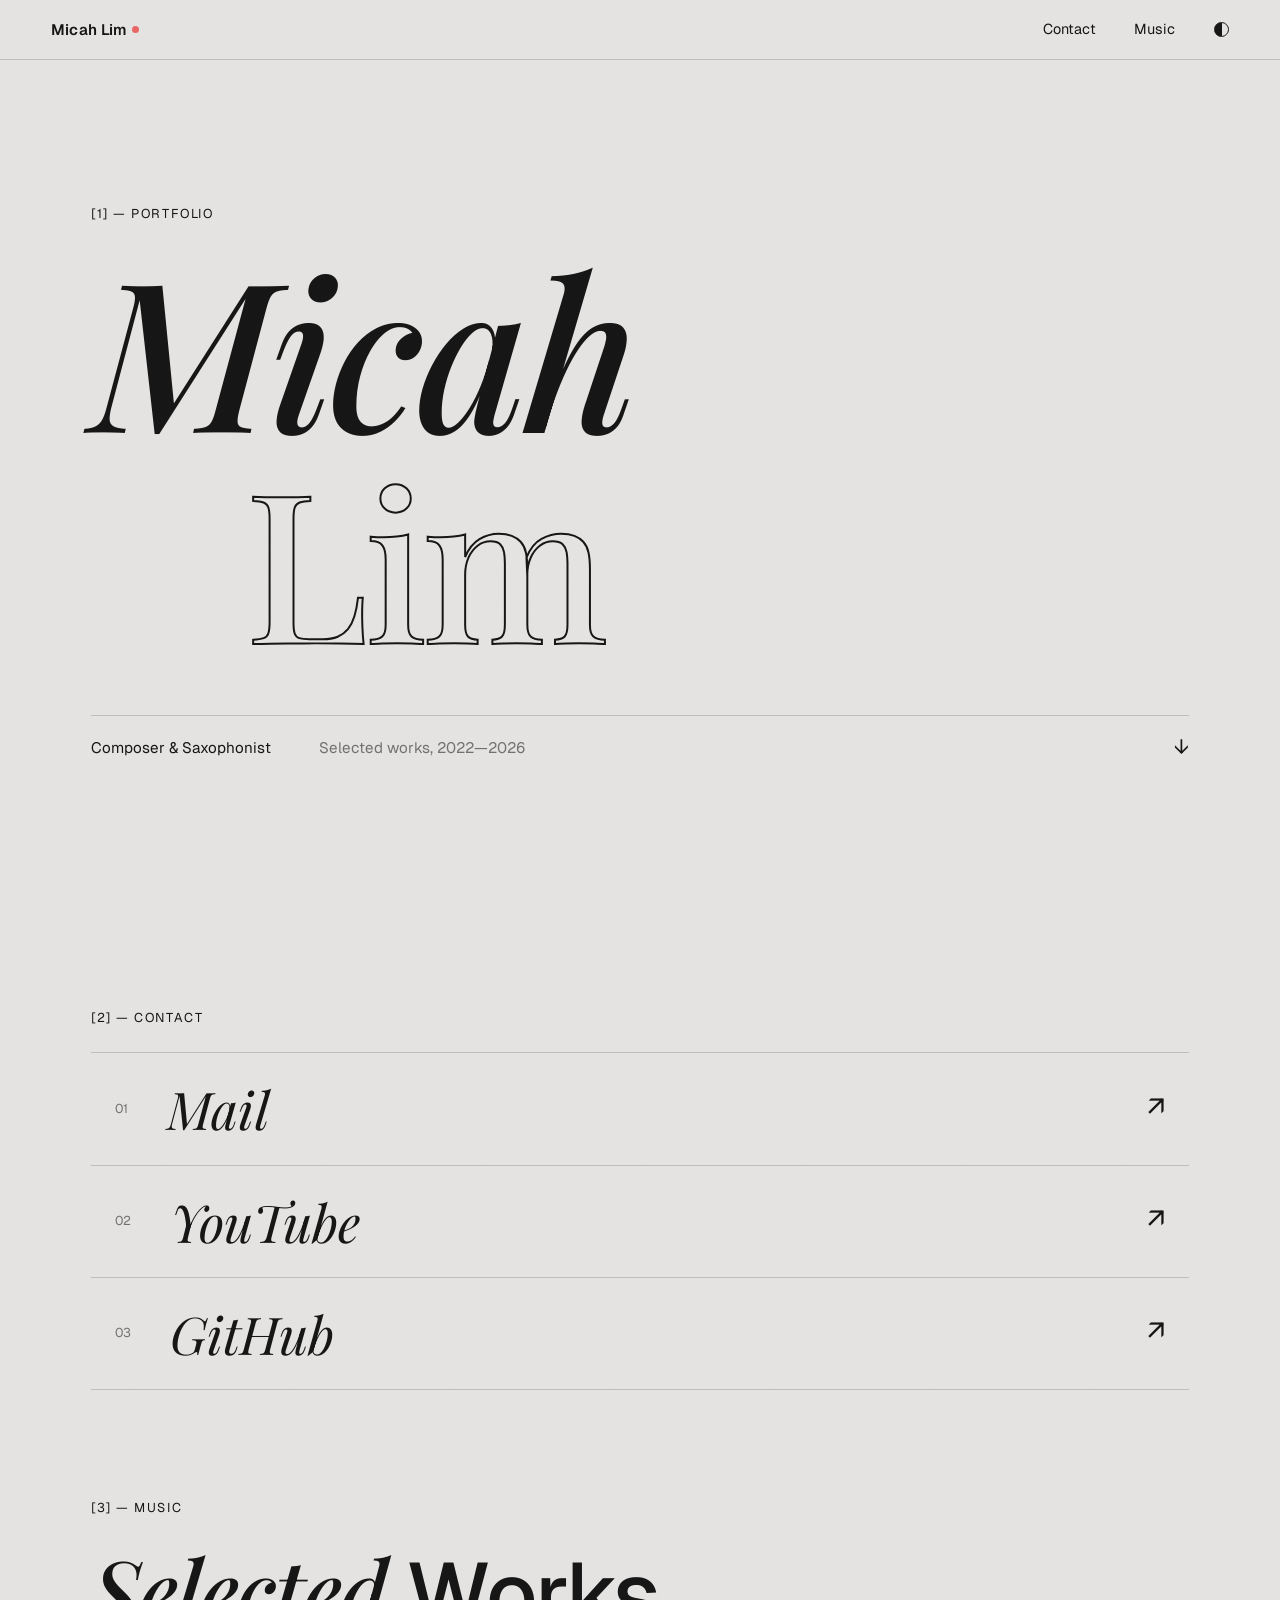
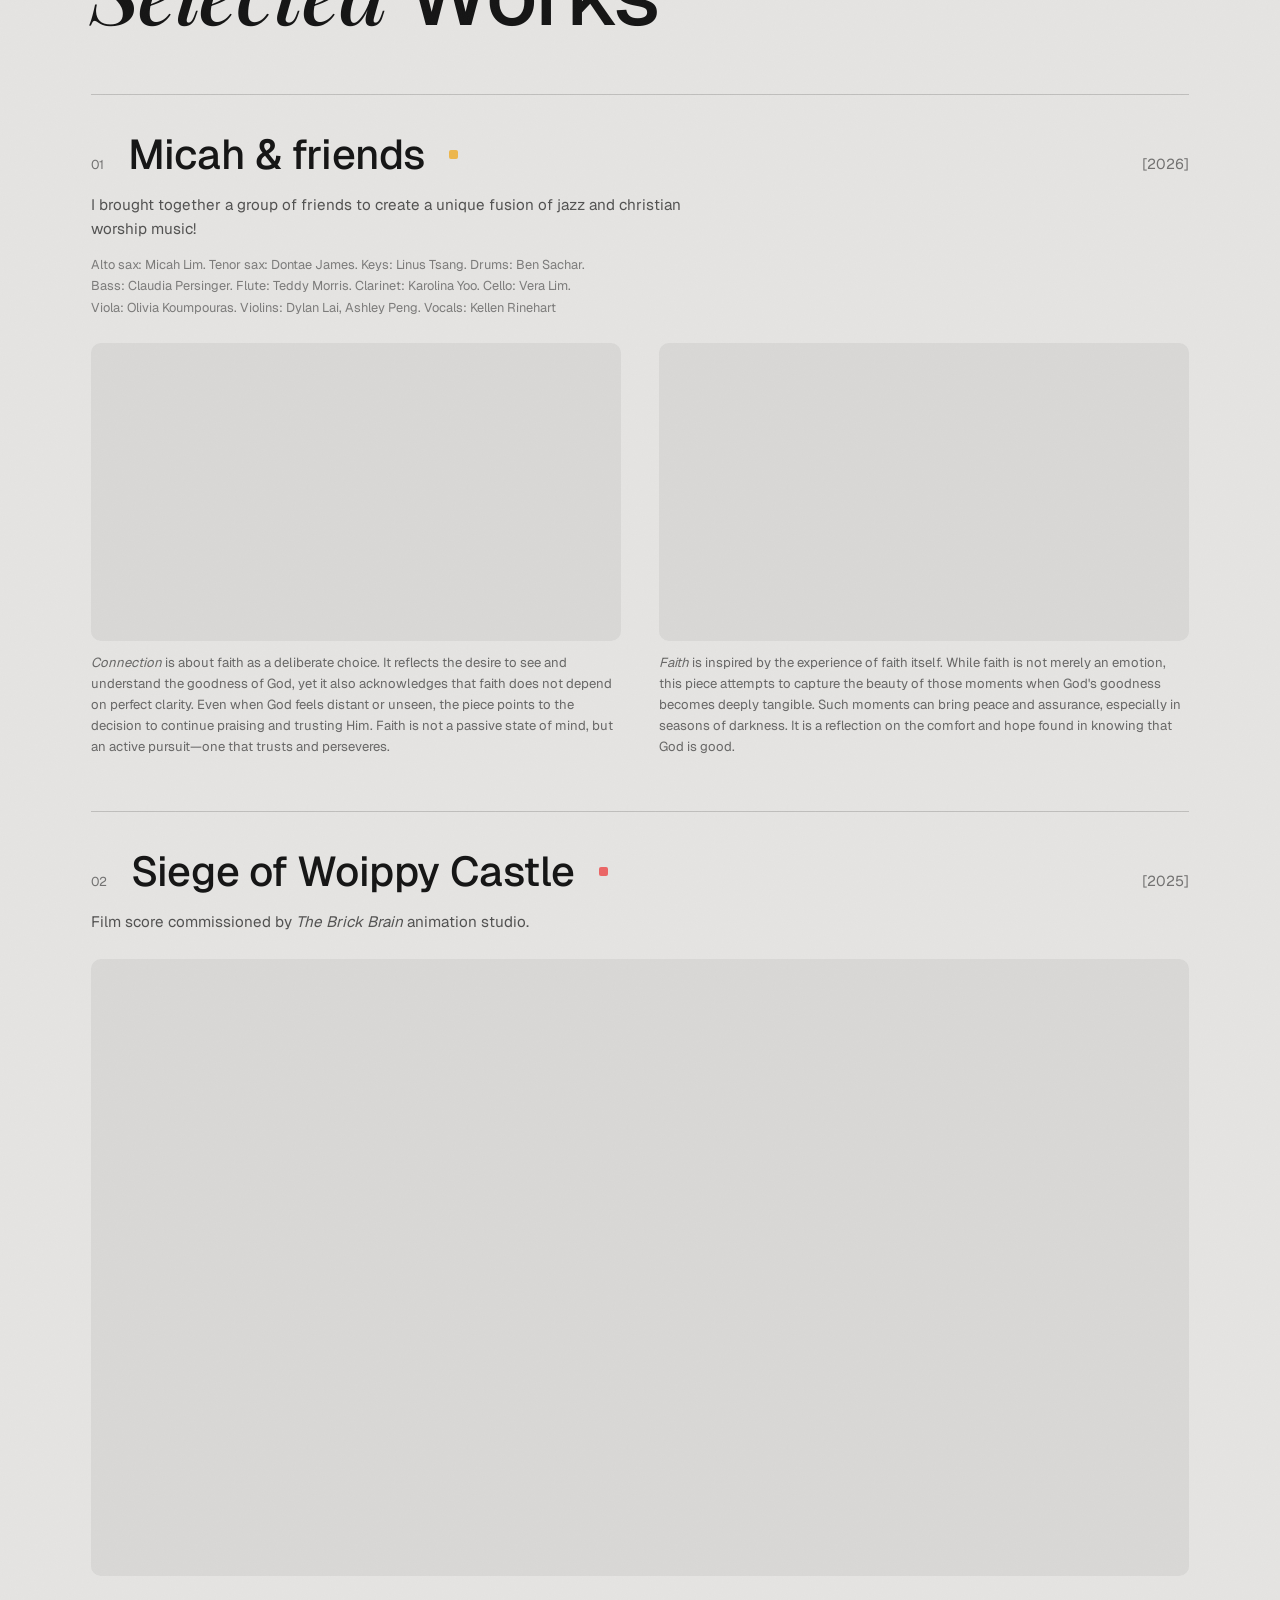
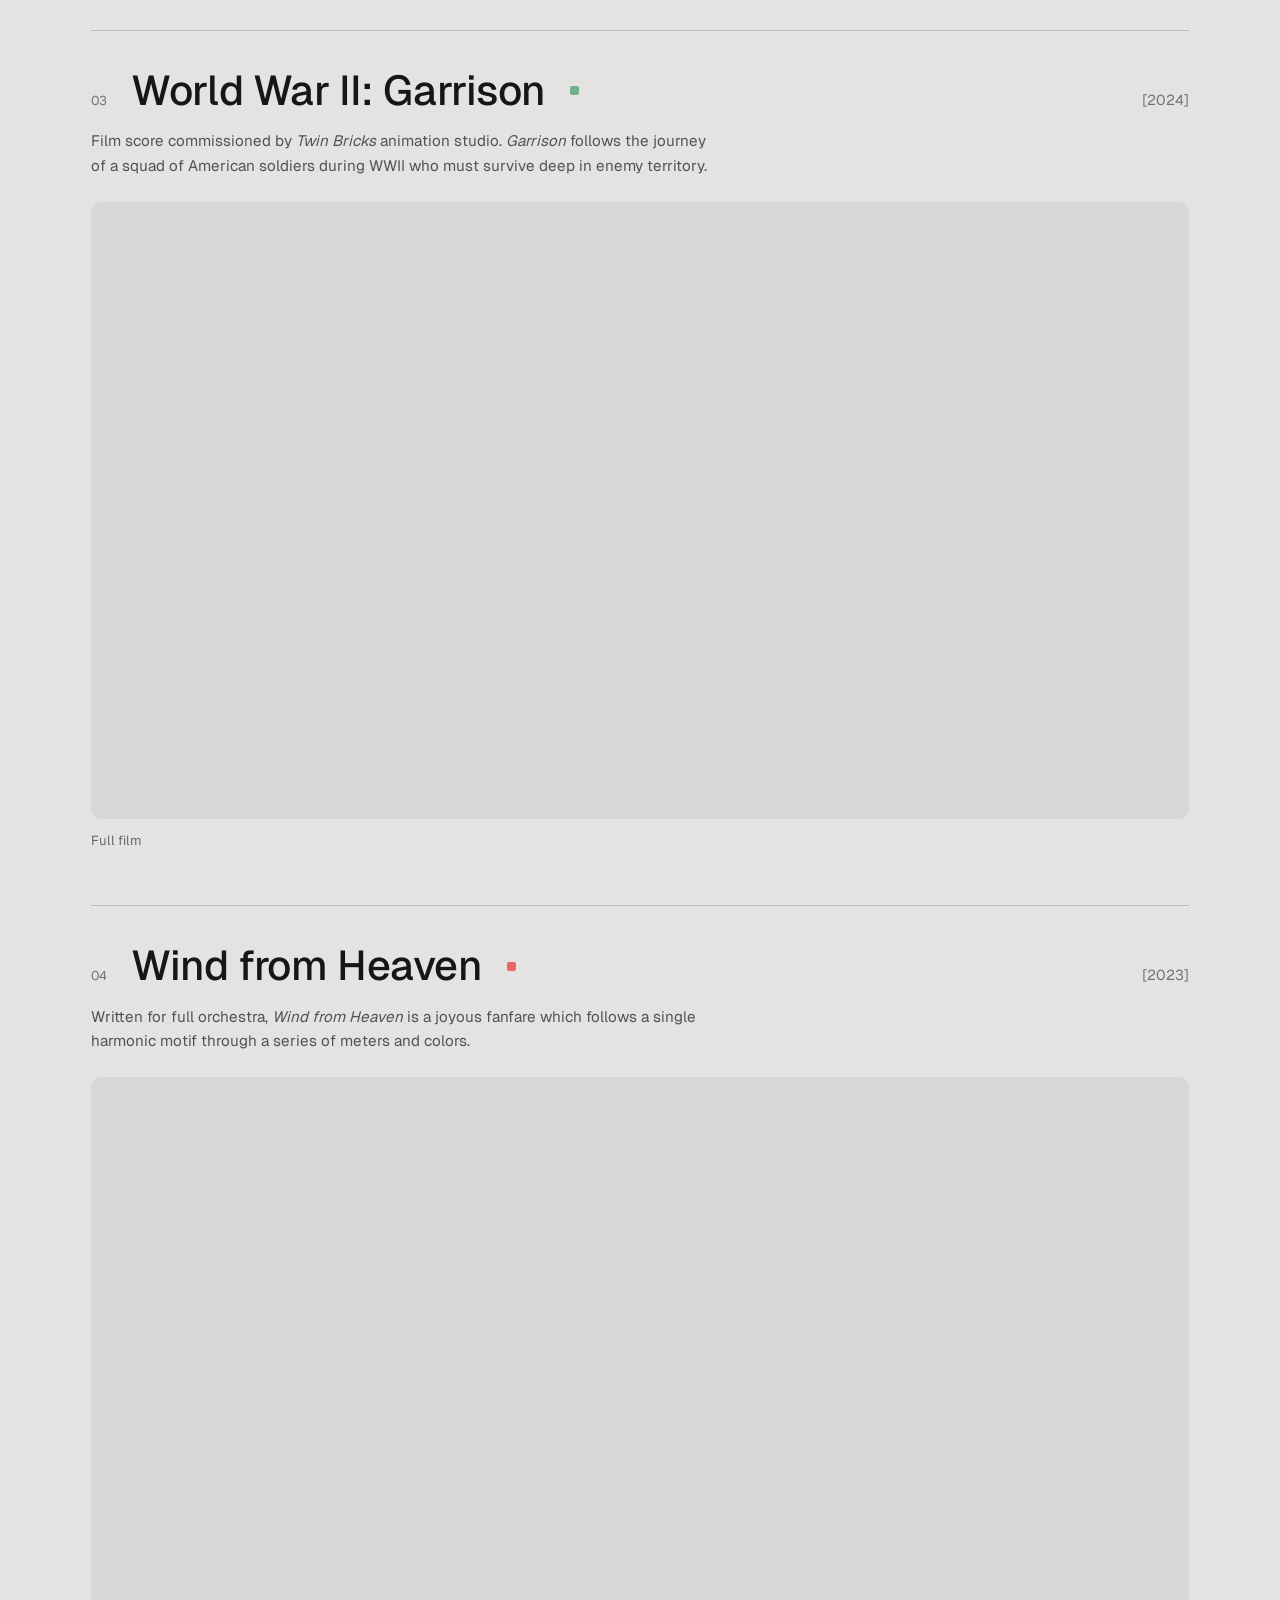
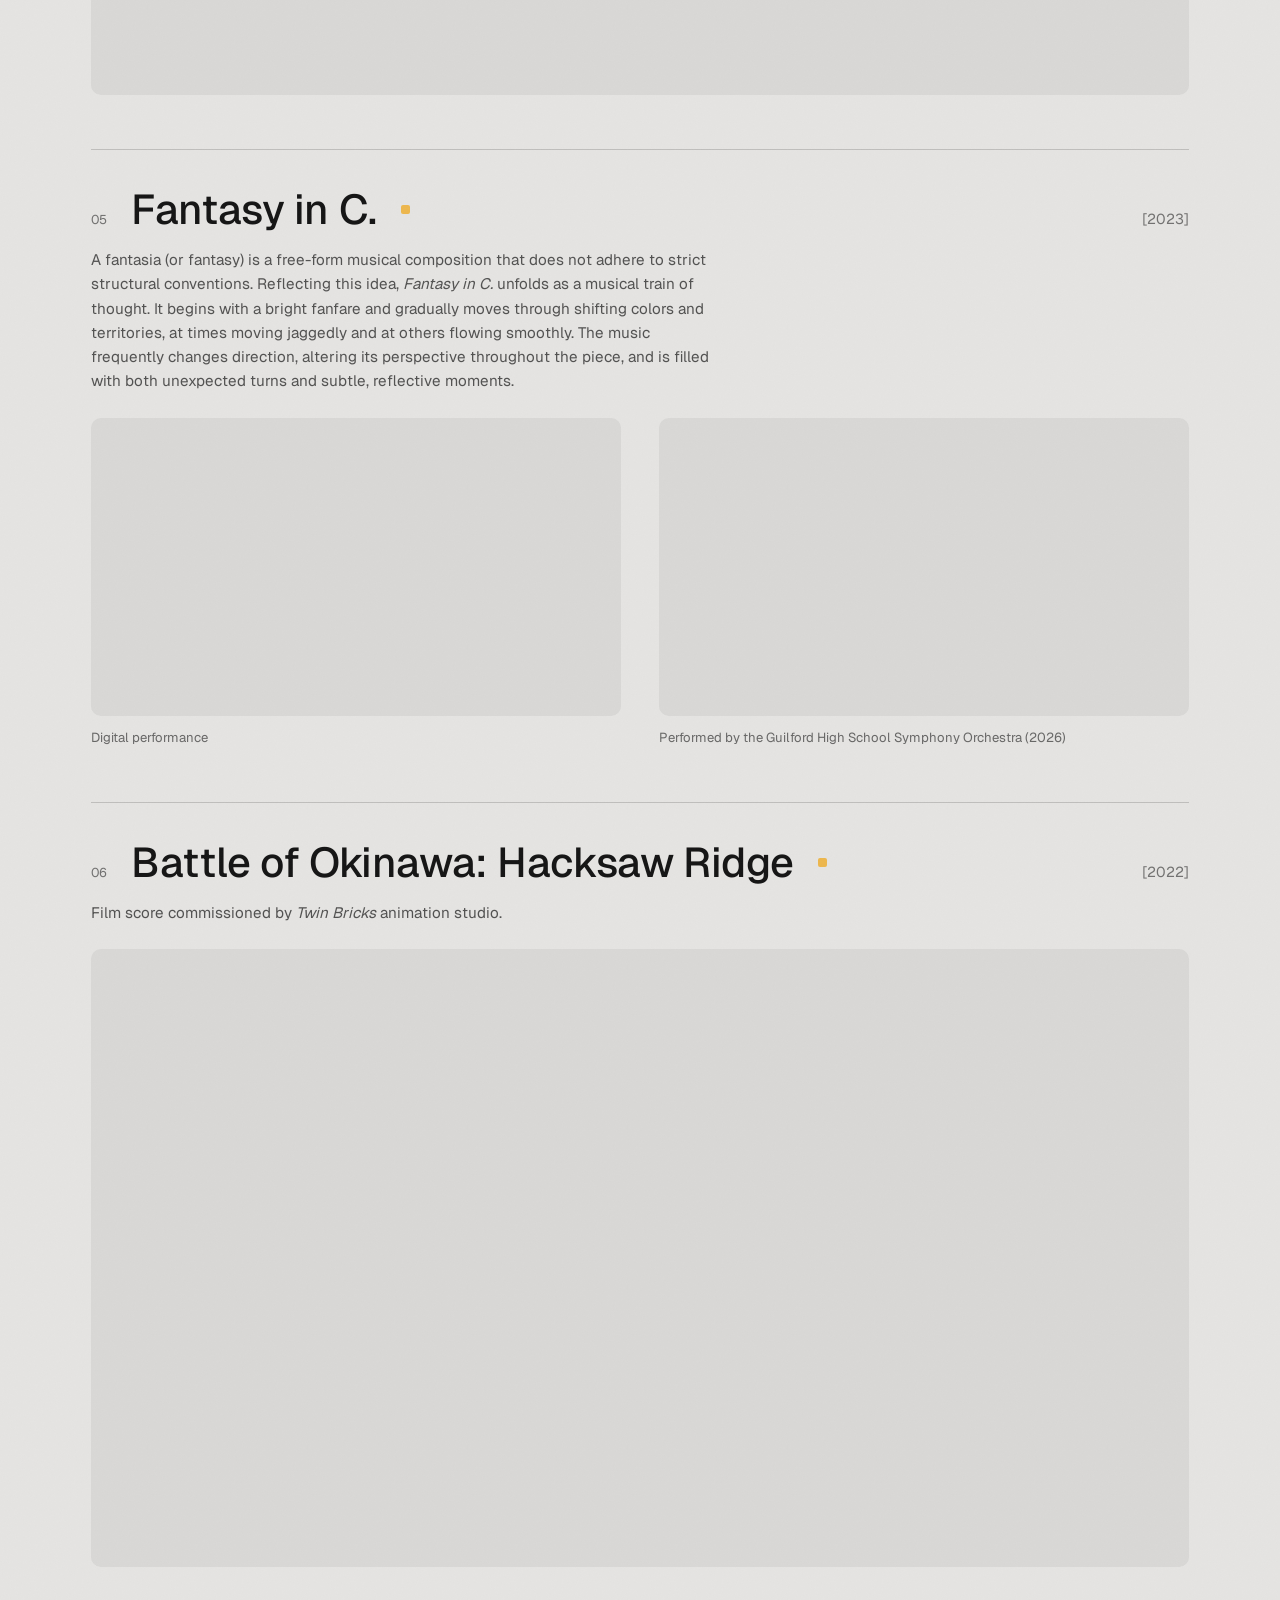
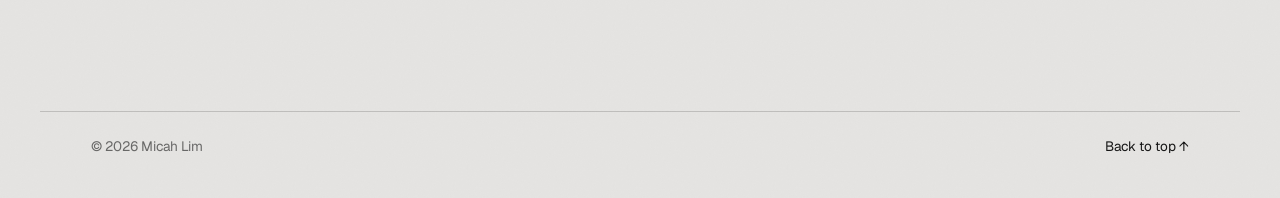
==== commit 2b83709d: "light/dark mode, custom favicons, perf cleanup - system-default theme with localStorage toggle (no f" ====
--- a/index.html
+++ b/index.html
@@ -11,6 +11,16 @@
     <link rel="icon" type="image/png" href="favicons/favicon-32x32.png" sizes="32x32" />
     <link rel="icon" type="image/png" href="favicons/favicon-16x16.png" sizes="16x16" />
     <link rel="icon" type="image/png" href="favicons/favicon-128x128.png" sizes="128x128" />
+    <meta name="theme-color" media="(prefers-color-scheme: light)" content="#E5E4E2">
+    <meta name="theme-color" media="(prefers-color-scheme: dark)" content="#151515">
+    <script>
+        // Set the theme before first paint to avoid a flash of the wrong mode.
+        (function () {
+            var saved = localStorage.getItem('theme');
+            var system = window.matchMedia('(prefers-color-scheme: dark)').matches ? 'dark' : 'light';
+            document.documentElement.dataset.theme = saved || system;
+        })();
+    </script>
 </head>
 <body>
     <div class="grain" aria-hidden="true"></div>
@@ -20,17 +30,13 @@
         <nav>
             <a href="#contact">Contact</a>
             <a href="#music">Music</a>
+            <button class="theme-toggle" type="button" aria-label="Toggle dark mode"><span aria-hidden="true"></span></button>
         </nav>
     </header>
 
     <main id="top">
         <!-- ============ HERO ============ -->
         <section class="hero">
-            <div class="orbs" aria-hidden="true">
-                <div class="orb orb-yellow"></div>
-                <div class="orb orb-red"></div>
-                <div class="orb orb-green"></div>
-            </div>
             <p class="section-label reveal">[1] — Portfolio</p>
             <h1 class="hero-title">
                 <span class="line reveal"><span class="serif-italic">Micah</span></span>
@@ -42,13 +48,6 @@
                 <a class="scroll-cue" href="#music" aria-label="Scroll to music">↓</a>
             </div>
         </section>
-
-        <!-- ============ MARQUEE ============ -->
-        <div class="marquee" aria-hidden="true">
-            <div class="marquee-track">
-                <span>Film Scores <i>✺</i> Orchestral Works <i>✺</i> Jazz &amp; Worship <i>✺</i> Original Compositions <i>✺</i> </span><span>Film Scores <i>✺</i> Orchestral Works <i>✺</i> Jazz &amp; Worship <i>✺</i> Original Compositions <i>✺</i> </span>
-            </div>
-        </div>
 
         <!-- ============ CONTACT ============ -->
         <section class="contact" id="contact">
@@ -182,6 +181,29 @@
         } else {
             reveals.forEach((el) => el.classList.add('visible'));
         }
+
+        // Pause decorative animations while they are off-screen so they
+        // never compete with scrolling.
+        if ('IntersectionObserver' in window) {
+            const pauser = new IntersectionObserver((entries) => {
+                entries.forEach((entry) => {
+                    entry.target.style.animationPlayState = entry.isIntersecting ? 'running' : 'paused';
+                });
+            });
+            document.querySelectorAll('.scroll-cue').forEach((el) => pauser.observe(el));
+        }
+
+        // Theme toggle: manual choice is saved; otherwise follow the system.
+        document.querySelector('.theme-toggle').addEventListener('click', () => {
+            const next = document.documentElement.dataset.theme === 'dark' ? 'light' : 'dark';
+            document.documentElement.dataset.theme = next;
+            localStorage.setItem('theme', next);
+        });
+        window.matchMedia('(prefers-color-scheme: dark)').addEventListener('change', (e) => {
+            if (!localStorage.getItem('theme')) {
+                document.documentElement.dataset.theme = e.matches ? 'dark' : 'light';
+            }
+        });
     </script>
 </body>
 </html>
--- a/styles.css
+++ b/styles.css
@@ -3,6 +3,7 @@
 
 /* ============ Tokens ============ */
 :root {
+  color-scheme: light;
   --bg: #E5E4E2;
   --text: #151515;
   --yellow: #EDB74D;
@@ -14,17 +15,27 @@
   --ease: cubic-bezier(0.22, 1, 0.36, 1);
 }
 
+:root[data-theme="dark"] {
+  color-scheme: dark;
+  --bg: #151515;
+  --text: #E5E4E2;
+  --hairline: rgba(229, 228, 226, 0.2);
+}
+
 /* ============ Base ============ */
 *, *::before, *::after { box-sizing: border-box; }
 
 html {
   scroll-behavior: smooth;
+  overflow-x: clip;
 }
 
 body {
   margin: 0;
+  position: relative;
   background-color: var(--bg);
   color: var(--text);
+  transition: background-color 0.3s ease, color 0.3s ease;
   font-family: "Geist", sans-serif;
   font-optical-sizing: auto;
   font-weight: 400;
@@ -39,7 +50,7 @@
   font-weight: 500;
 }
 
-::selection { background: var(--yellow); color: var(--text); }
+::selection { background: var(--yellow); color: #151515; }
 
 a { color: inherit; }
 
@@ -60,7 +71,7 @@
 
 /* ============ Grain ============ */
 .grain {
-  position: fixed;
+  position: absolute;
   inset: 0;
   z-index: 50;
   pointer-events: none;
@@ -79,9 +90,7 @@
   justify-content: space-between;
   align-items: center;
   padding: 1rem var(--gutter);
-  background: color-mix(in srgb, var(--bg) 72%, transparent);
-  backdrop-filter: blur(12px);
-  -webkit-backdrop-filter: blur(12px);
+  background: color-mix(in srgb, var(--bg) 88%, transparent);
   border-bottom: 1px solid var(--hairline);
 }
 
@@ -133,6 +142,35 @@
   transform-origin: left;
 }
 
+.theme-toggle {
+  appearance: none;
+  background: none;
+  border: none;
+  padding: 0;
+  cursor: pointer;
+  display: inline-flex;
+  align-items: center;
+}
+
+.theme-toggle span {
+  display: block;
+  width: 15px;
+  height: 15px;
+  border-radius: 50%;
+  border: 1px solid var(--text);
+  background: linear-gradient(90deg, var(--text) 50%, transparent 50%);
+  transition: transform 0.45s var(--ease);
+}
+
+.theme-toggle:hover span {
+  transform: rotate(180deg);
+}
+
+.theme-toggle:focus-visible {
+  outline: 2px solid var(--text);
+  outline-offset: 4px;
+}
+
 /* ============ Layout ============ */
 main {
   width: 100%;
@@ -157,50 +195,6 @@
   flex-direction: column;
   justify-content: center;
   padding-top: 4rem;
-}
-
-.orbs {
-  position: absolute;
-  inset: 0;
-  z-index: -1;
-  filter: blur(70px);
-  opacity: 0.55;
-}
-
-.orb {
-  position: absolute;
-  border-radius: 50%;
-}
-
-.orb-yellow {
-  width: 38vmax; height: 38vmax;
-  background: var(--yellow);
-  top: 8%; right: -8%;
-  animation: drift-a 18s ease-in-out infinite alternate;
-}
-
-.orb-red {
-  width: 26vmax; height: 26vmax;
-  background: var(--red);
-  bottom: 4%; left: -6%;
-  animation: drift-b 22s ease-in-out infinite alternate;
-}
-
-.orb-green {
-  width: 20vmax; height: 20vmax;
-  background: var(--green);
-  top: 42%; left: 34%;
-  animation: drift-c 26s ease-in-out infinite alternate;
-}
-
-@keyframes drift-a {
-  to { transform: translate(-8vmax, 6vmax) scale(1.12); }
-}
-@keyframes drift-b {
-  to { transform: translate(6vmax, -7vmax) scale(0.92); }
-}
-@keyframes drift-c {
-  to { transform: translate(-5vmax, -5vmax) scale(1.18); }
 }
 
 .hero-title {
@@ -254,41 +248,6 @@
   50% { transform: translateY(6px); }
 }
 
-/* ============ Marquee ============ */
-.marquee {
-  overflow: hidden;
-  border-top: 1px solid var(--hairline);
-  border-bottom: 1px solid var(--hairline);
-  margin: 0 calc(-1 * var(--gutter));
-  padding: 0.9rem 0;
-}
-
-.marquee-track {
-  display: flex;
-  width: max-content;
-  white-space: nowrap;
-  animation: marquee 28s linear infinite;
-}
-
-.marquee-track span {
-  font-family: "Playfair Display", serif;
-  font-style: italic;
-  font-size: clamp(1.1rem, 2.4vw, 1.6rem);
-  padding-right: 0.4em;
-}
-
-.marquee-track i {
-  font-style: normal;
-  font-size: 0.7em;
-  vertical-align: 0.15em;
-  padding: 0 0.5em;
-  opacity: 0.5;
-}
-
-@keyframes marquee {
-  to { transform: translateX(-50%); }
-}
-
 /* ============ Contact ============ */
 .contact {
   padding: clamp(5rem, 12vh, 9rem) 0;
@@ -312,7 +271,7 @@
   display: flex;
   align-items: center;
   gap: clamp(1rem, 3vw, 2.5rem);
-  padding: clamp(1.1rem, 3vh, 1.8rem) 0.5rem;
+  padding: clamp(1.1rem, 3vh, 1.8rem) clamp(0.75rem, 2vw, 1.5rem);
   text-decoration: none;
   position: relative;
   isolation: isolate;
@@ -444,7 +403,7 @@
   height: auto;
   border: none;
   border-radius: 10px;
-  background: rgba(21, 21, 21, 0.06);
+  background: color-mix(in srgb, var(--text) 6%, transparent);
 }
 
 figcaption {
@@ -533,8 +492,12 @@
 @media (prefers-reduced-motion: reduce) {
   html { scroll-behavior: auto; }
 
-  .orb, .scroll-cue, .marquee-track {
+  .scroll-cue {
     animation: none;
+  }
+
+  body {
+    transition: none;
   }
 
   .reveal {
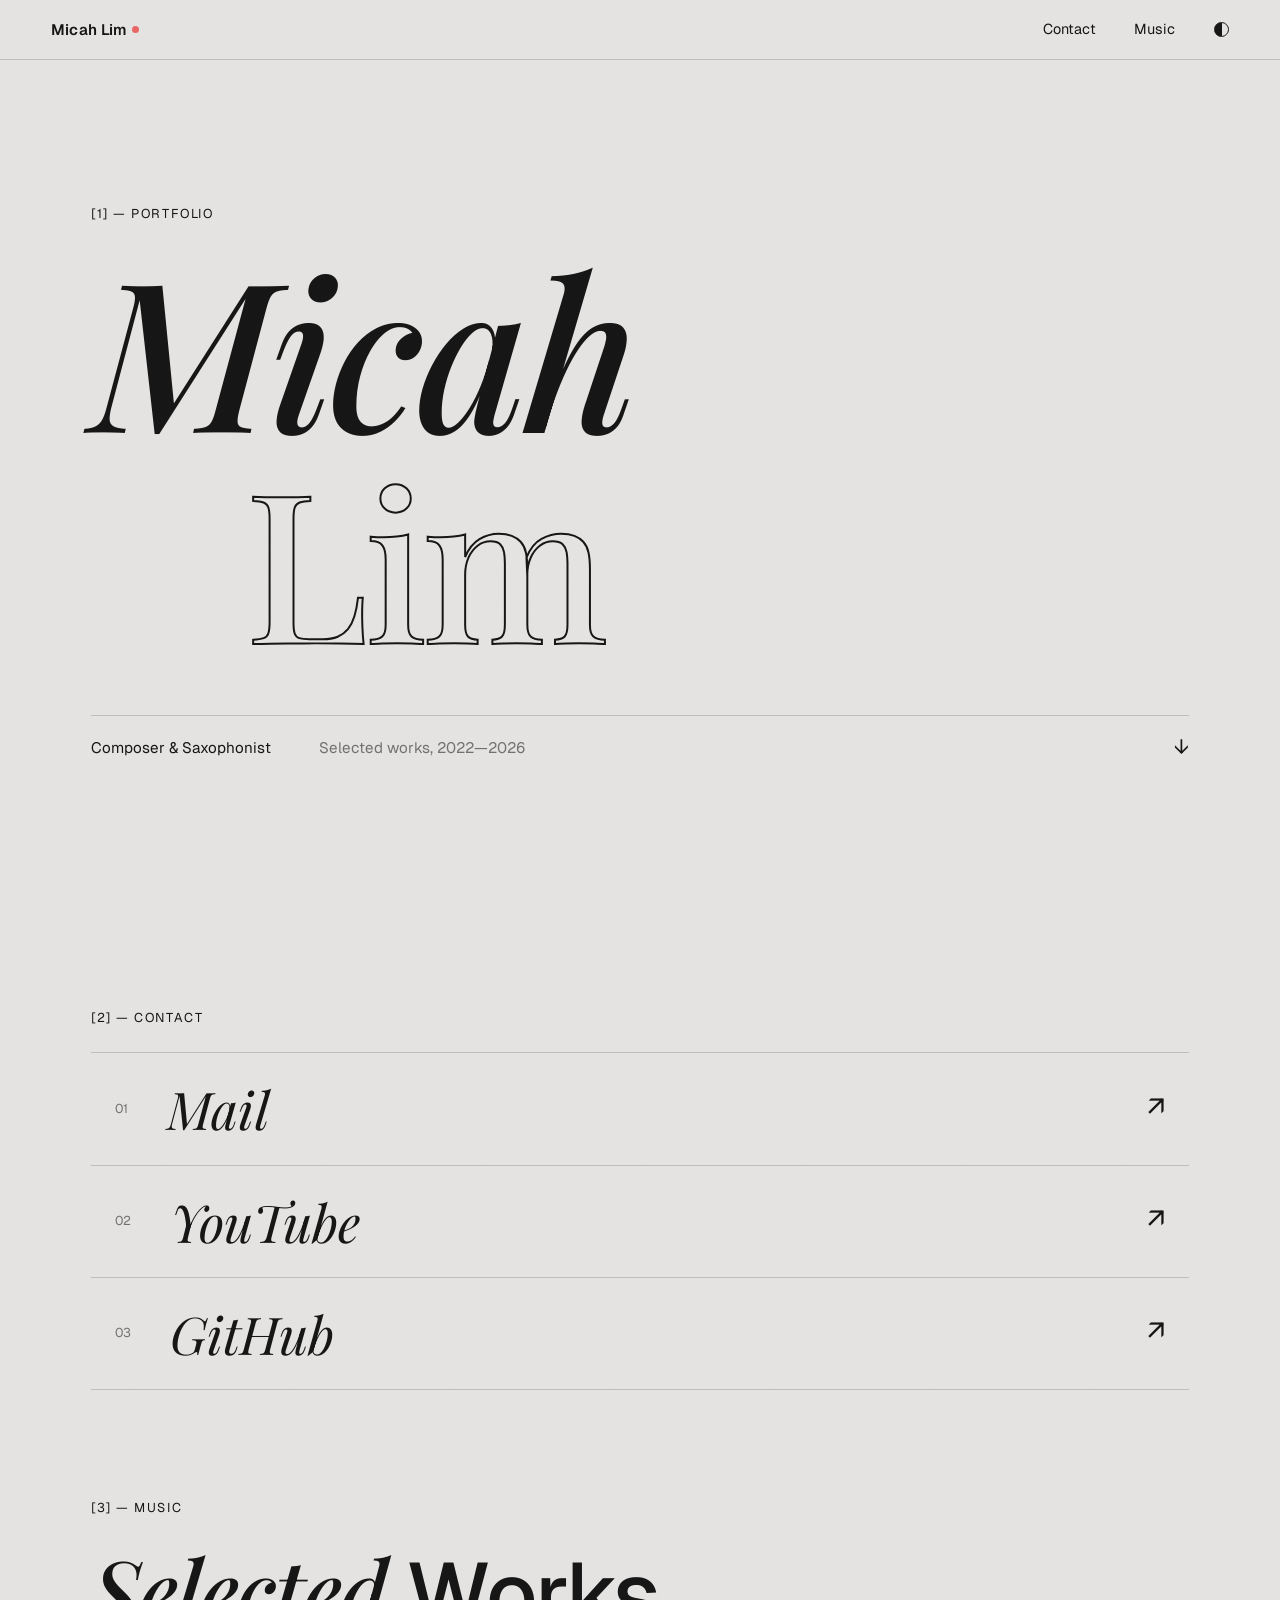
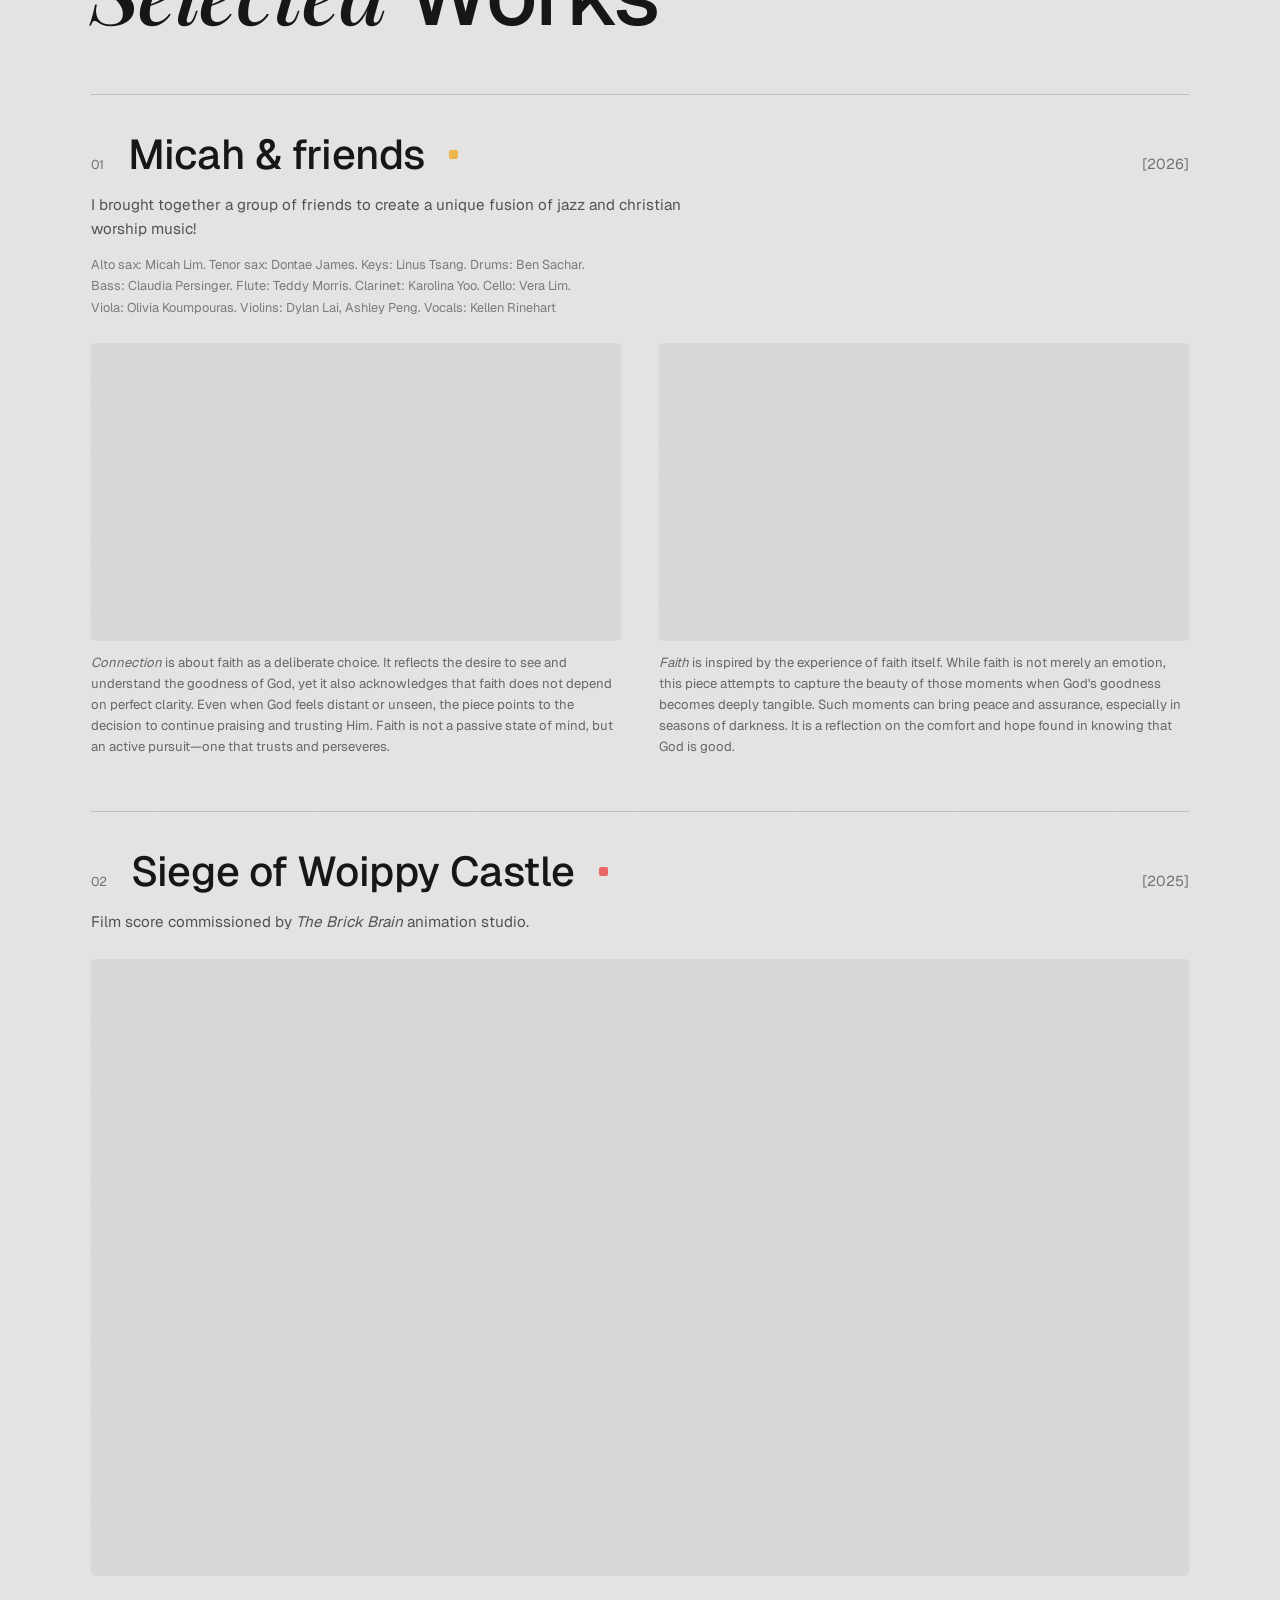
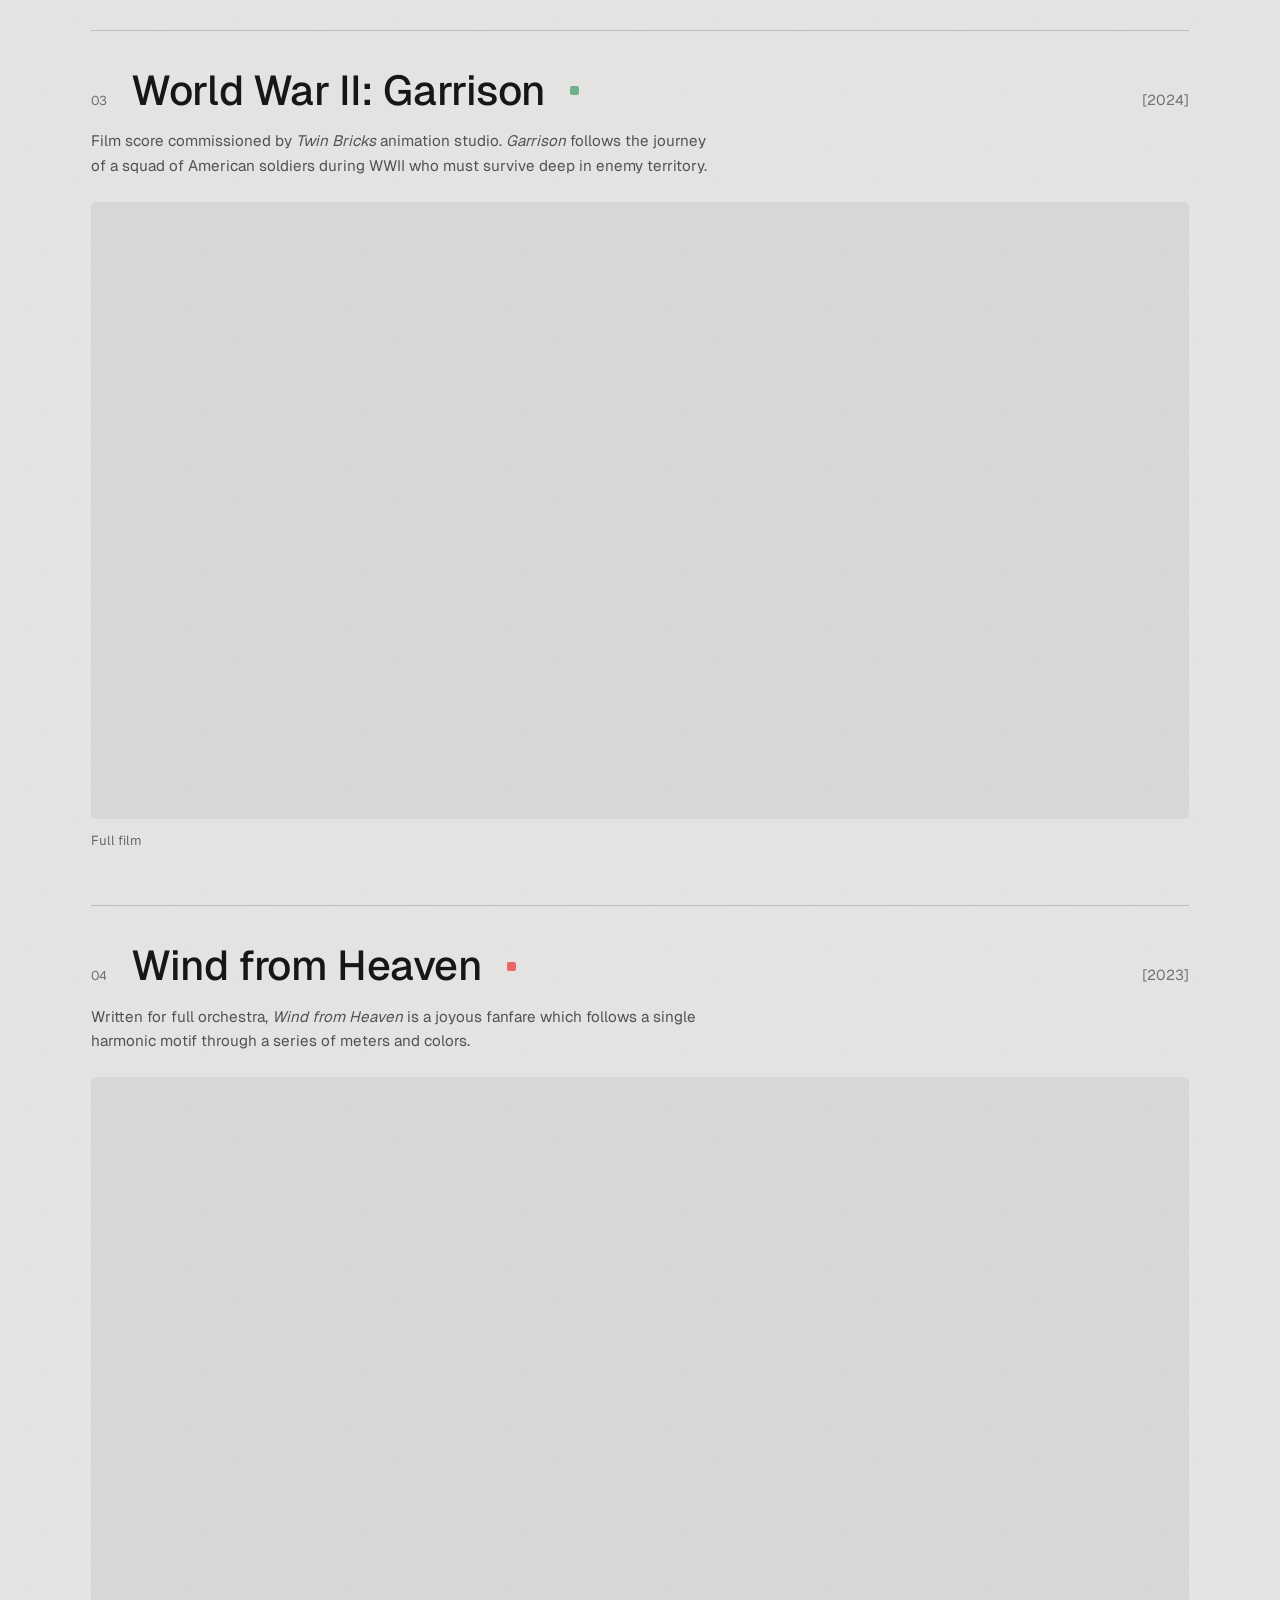
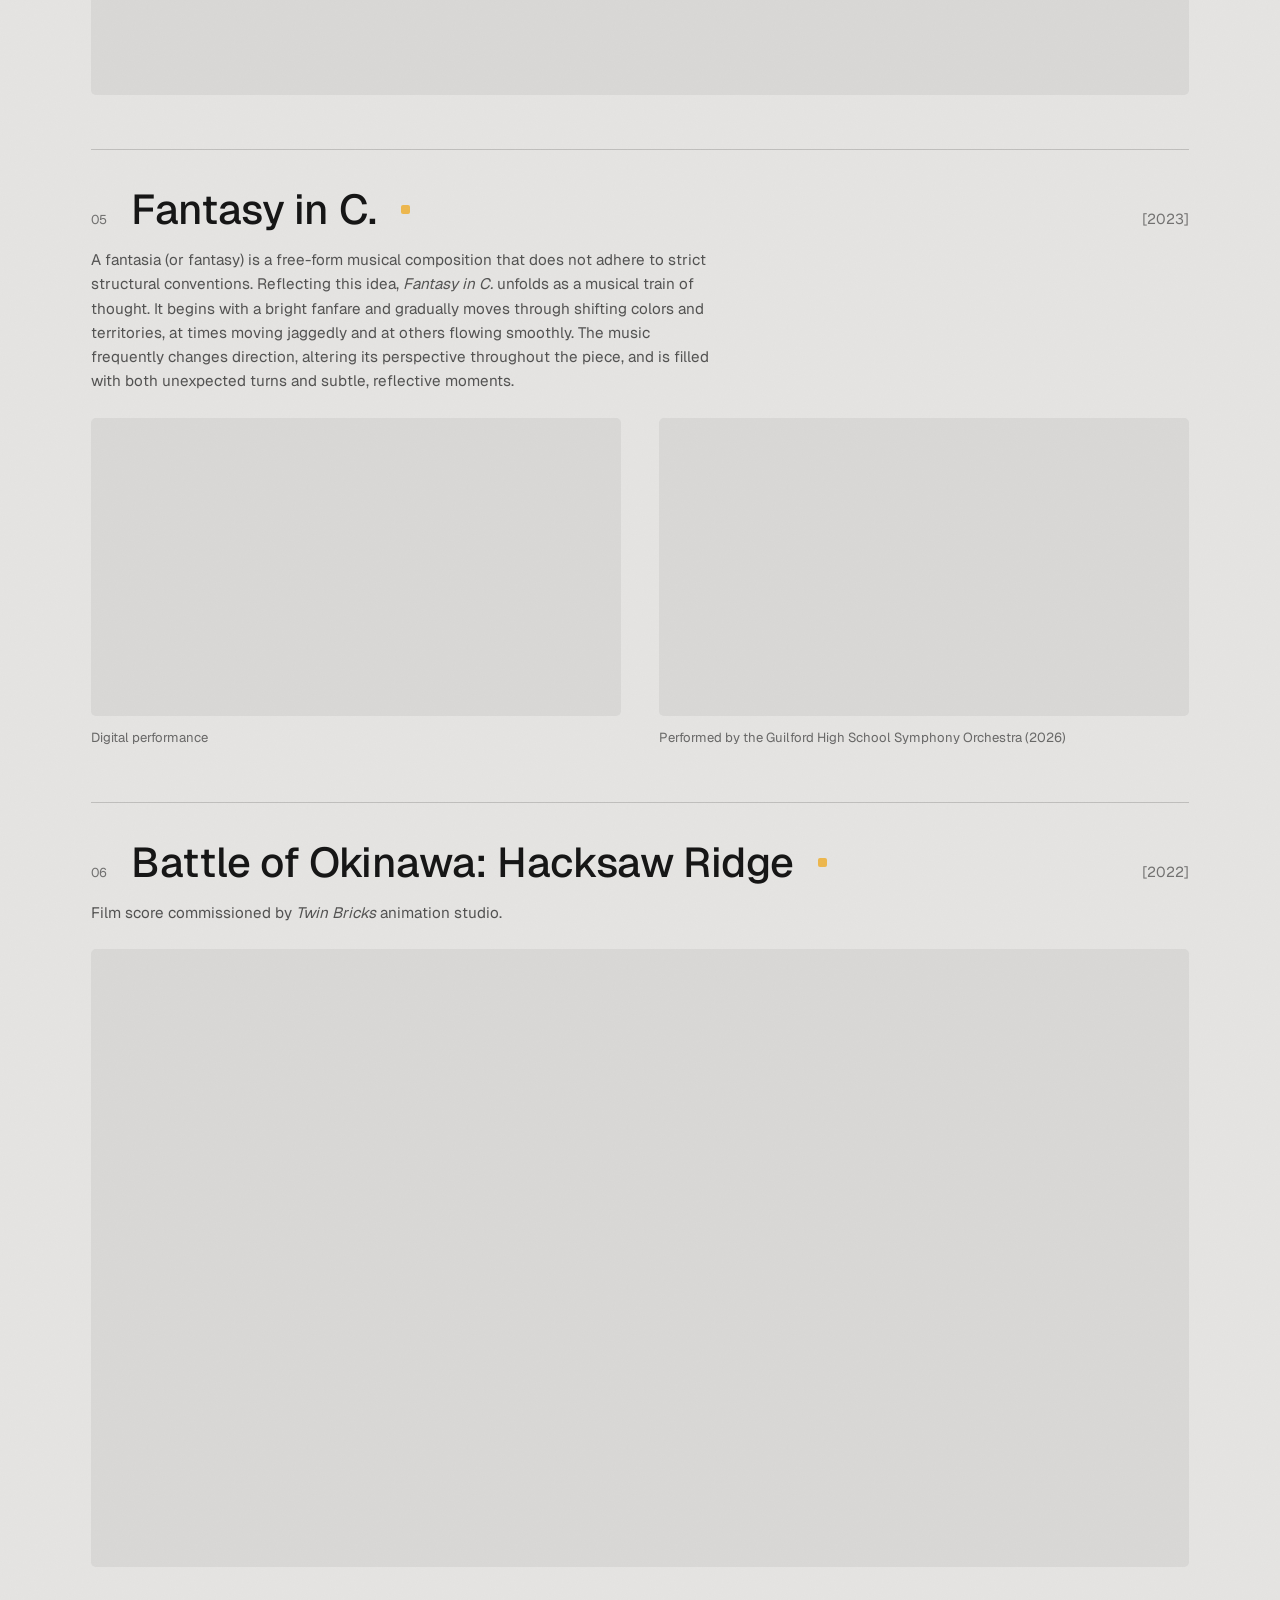
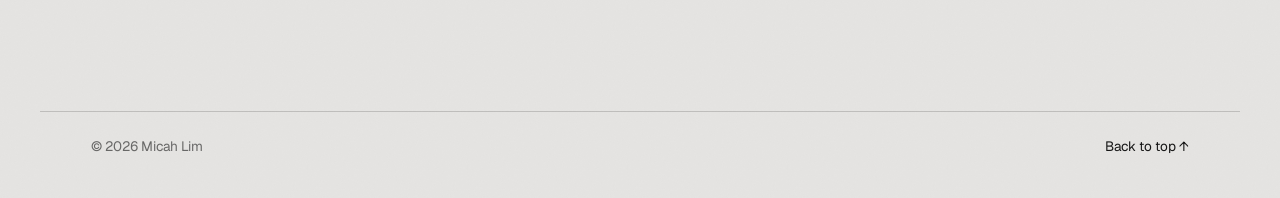
==== commit 8325497a: "dark mode & new favs" ====
--- a/index.html
+++ b/index.html
@@ -5,20 +5,29 @@
     <meta name="viewport" content="width=device-width, initial-scale=1.0">
     <title>Micah Lim</title>
     <meta name="description" content="Micah Lim — composer & saxophonist. Film scores, orchestral works, jazz & worship music.">
+    <link rel="preconnect" href="https://fonts.googleapis.com">
+    <link rel="preconnect" href="https://fonts.gstatic.com" crossorigin>
+    <link rel="stylesheet" href="https://fonts.googleapis.com/css2?family=Geist:wght@400;500;600&family=Playfair+Display:ital,wght@0,500;1,400;1,500&display=swap">
     <link rel="stylesheet" href="styles.css">
     <link rel="icon" type="image/png" href="favicons/favicon-196x196.png" sizes="196x196" />
     <link rel="icon" type="image/png" href="favicons/favicon-96x96.png" sizes="96x96" />
     <link rel="icon" type="image/png" href="favicons/favicon-32x32.png" sizes="32x32" />
     <link rel="icon" type="image/png" href="favicons/favicon-16x16.png" sizes="16x16" />
     <link rel="icon" type="image/png" href="favicons/favicon-128x128.png" sizes="128x128" />
-    <meta name="theme-color" media="(prefers-color-scheme: light)" content="#E5E4E2">
-    <meta name="theme-color" media="(prefers-color-scheme: dark)" content="#151515">
+    <meta name="theme-color" content="#E5E4E2">
     <script>
-        // Set the theme before first paint to avoid a flash of the wrong mode.
+        // Apply the theme before first paint to avoid a flash of the wrong mode,
+        // and keep the browser-UI theme-color in sync with the actual theme.
+        window.applyTheme = function (theme) {
+            document.documentElement.dataset.theme = theme;
+            var meta = document.querySelector('meta[name="theme-color"]');
+            if (meta) meta.content = theme === 'dark' ? '#151515' : '#E5E4E2';
+        };
         (function () {
-            var saved = localStorage.getItem('theme');
             var system = window.matchMedia('(prefers-color-scheme: dark)').matches ? 'dark' : 'light';
-            document.documentElement.dataset.theme = saved || system;
+            var theme = system;
+            try { theme = localStorage.getItem('theme') || system; } catch (e) {}
+            window.applyTheme(theme);
         })();
     </script>
 </head>
@@ -196,13 +205,13 @@
         // Theme toggle: manual choice is saved; otherwise follow the system.
         document.querySelector('.theme-toggle').addEventListener('click', () => {
             const next = document.documentElement.dataset.theme === 'dark' ? 'light' : 'dark';
-            document.documentElement.dataset.theme = next;
-            localStorage.setItem('theme', next);
+            applyTheme(next);
+            try { localStorage.setItem('theme', next); } catch (e) {}
         });
         window.matchMedia('(prefers-color-scheme: dark)').addEventListener('change', (e) => {
-            if (!localStorage.getItem('theme')) {
-                document.documentElement.dataset.theme = e.matches ? 'dark' : 'light';
-            }
+            let saved = null;
+            try { saved = localStorage.getItem('theme'); } catch (_) {}
+            if (!saved) applyTheme(e.matches ? 'dark' : 'light');
         });
     </script>
 </body>
--- a/styles.css
+++ b/styles.css
@@ -1,5 +1,4 @@
-@import url('https://fonts.googleapis.com/css2?family=Geist:wght@100..900&display=swap');
-@import url('https://fonts.googleapis.com/css2?family=Playfair+Display:ital,wght@0,400..900;1,400..900&display=swap');
+/* Fonts are loaded via <link> in index.html for faster, non-blocking delivery. */
 
 /* ============ Tokens ============ */
 :root {
@@ -41,7 +40,6 @@
   font-weight: 400;
   line-height: 1.6;
   -webkit-font-smoothing: antialiased;
-  overflow-x: hidden;
 }
 
 .serif-italic {
@@ -402,7 +400,7 @@
   aspect-ratio: 16 / 9;
   height: auto;
   border: none;
-  border-radius: 10px;
+  border-radius: 5px;
   background: color-mix(in srgb, var(--text) 6%, transparent);
 }
 
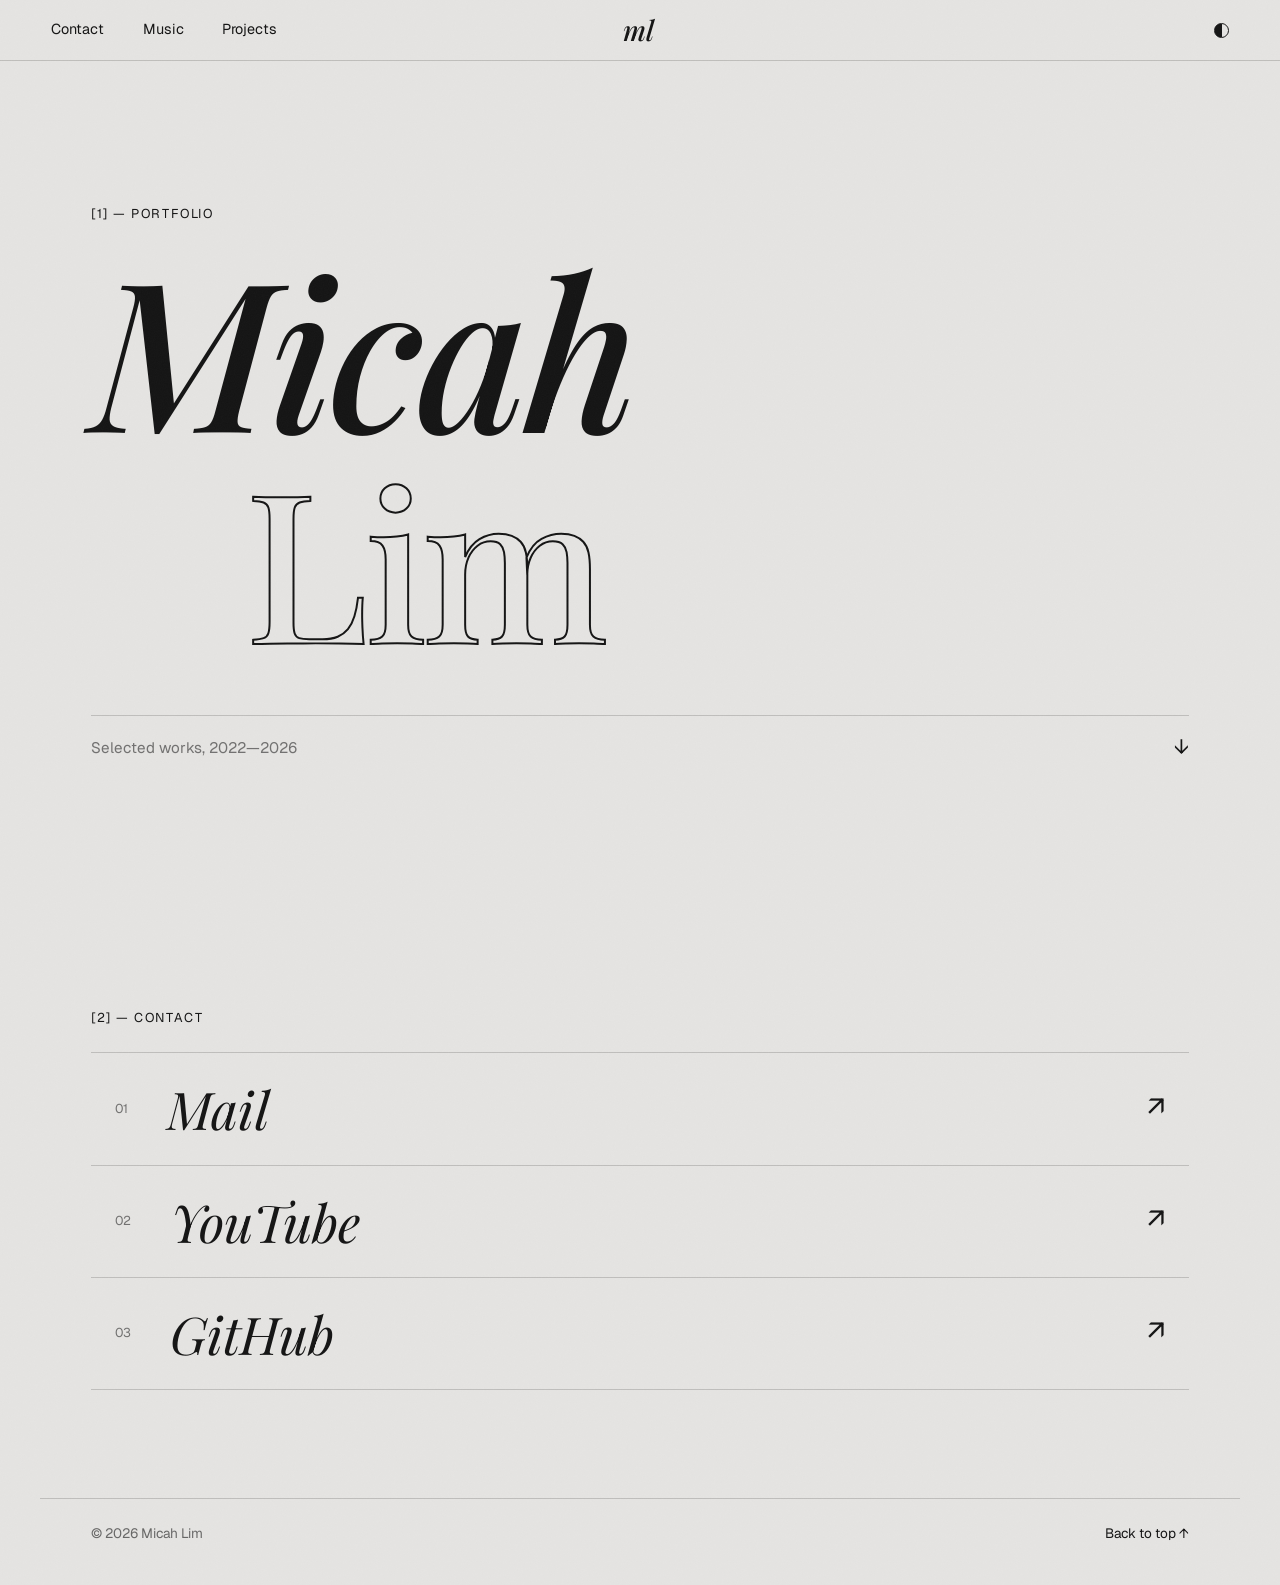
==== commit 04d1b278: "projects" ====
--- a/index.html
+++ b/index.html
@@ -30,31 +30,44 @@
             window.applyTheme(theme);
         })();
     </script>
+    <script src="main.js" defer></script>
 </head>
 <body>
     <div class="grain" aria-hidden="true"></div>
 
     <header class="site-nav">
-        <a class="wordmark" href="#top">Micah Lim<span class="wordmark-dot"></span></a>
-        <nav>
+        <button class="nav-toggle" type="button" aria-label="Menu" aria-expanded="false" aria-controls="site-menu"><span aria-hidden="true"></span></button>
+        <nav id="site-menu">
             <a href="#contact">Contact</a>
-            <a href="#music">Music</a>
-            <button class="theme-toggle" type="button" aria-label="Toggle dark mode"><span aria-hidden="true"></span></button>
+            <a href="music.html">Music</a>
+            <a href="projects.html">Projects</a>
         </nav>
+        <a class="wordmark" href="#top" aria-label="Micah Lim — home">ml</a>
+        <button class="theme-toggle" type="button" aria-label="Toggle dark mode"><span aria-hidden="true"></span></button>
     </header>
 
     <main id="top">
         <!-- ============ HERO ============ -->
         <section class="hero">
             <p class="section-label reveal">[1] — Portfolio</p>
-            <h1 class="hero-title">
-                <span class="line reveal"><span class="serif-italic">Micah</span></span>
-                <span class="line reveal d1"><span class="outline">Lim</span></span>
-            </h1>
+            <div class="hero-main">
+                <h1 class="hero-title">
+                    <span class="line reveal"><span class="serif-italic">Micah</span></span>
+                    <span class="line reveal d1"><span class="outline">Lim</span></span>
+                </h1>
+                <!-- Headshot, disabled for now. Uncomment to bring it back; swap the
+                     .frame-label span for <img src="images/headshot.jpg" alt="Micah Lim">
+                     to use a real photo — the frame chrome steps aside on its own.
+                <figure class="hero-portrait reveal d2">
+                    <div class="frame">
+                        <span class="frame-label">Headshot</span>
+                    </div>
+                </figure>
+                -->
+            </div>
             <div class="hero-meta reveal d2">
-                <p>Composer&nbsp;&amp;&nbsp;Saxophonist</p>
                 <p class="muted">Selected works, 2022—2026</p>
-                <a class="scroll-cue" href="#music" aria-label="Scroll to music">↓</a>
+                <a class="scroll-cue" href="#contact" aria-label="Scroll to contact">↓</a>
             </div>
         </section>
 
@@ -68,106 +81,6 @@
                 <li class="reveal d2"><a href="https://github.com/limmicah" target="_blank" rel="noopener noreferrer"><span class="idx">03</span><span class="contact-name">GitHub</span><span class="arrow">↗</span></a></li>
             </ul>
         </section>
-
-        <!-- ============ MUSIC ============ -->
-        <section class="works" id="music">
-            <p class="section-label reveal">[3] — Music</p>
-            <h2 class="works-title reveal"><span class="serif-italic">Selected</span> Works</h2>
-
-            <article class="work reveal">
-                <div class="work-header">
-                    <span class="work-idx">01</span>
-                    <h3 class="work-name">Micah &amp; friends</h3>
-                    <span class="dot" style="background-color: var(--yellow)"></span>
-                    <span class="work-year">[2026]</span>
-                </div>
-                <p class="work-desc">I brought together a group of friends to create a unique fusion of jazz and christian worship music!</p>
-                <p class="credits">Alto sax: Micah Lim. Tenor sax: Dontae James. Keys: Linus Tsang. Drums: Ben Sachar. Bass: Claudia Persinger. Flute: Teddy Morris. Clarinet: Karolina Yoo. Cello: Vera Lim. Viola: Olivia Koumpouras. Violins: Dylan Lai, Ashley Peng. Vocals: Kellen Rinehart</p>
-                <div class="media-grid">
-                    <figure>
-                        <iframe loading="lazy" src="https://www.youtube.com/embed/wMVojd-jDEw?si=nC_J4x2vy4wBtcS5" title="Connection" allow="accelerometer; autoplay; clipboard-write; encrypted-media; gyroscope; picture-in-picture" allowfullscreen referrerpolicy="strict-origin-when-cross-origin"></iframe>
-                        <figcaption><i>Connection</i> is about faith as a deliberate choice. It reflects the desire to see and understand the goodness of God, yet it also acknowledges that faith does not depend on perfect clarity. Even when God feels distant or unseen, the piece points to the decision to continue praising and trusting Him. Faith is not a passive state of mind, but an active pursuit—one that trusts and perseveres.</figcaption>
-                    </figure>
-                    <figure>
-                        <iframe loading="lazy" src="https://www.youtube.com/embed/2WBDBqLbex4?si=NOxUXqZgPrQIOzX9" title="Faith" allow="accelerometer; autoplay; clipboard-write; encrypted-media; gyroscope; picture-in-picture" allowfullscreen referrerpolicy="strict-origin-when-cross-origin"></iframe>
-                        <figcaption><i>Faith</i> is inspired by the experience of faith itself. While faith is not merely an emotion, this piece attempts to capture the beauty of those moments when God's goodness becomes deeply tangible. Such moments can bring peace and assurance, especially in seasons of darkness. It is a reflection on the comfort and hope found in knowing that God is good.</figcaption>
-                    </figure>
-                </div>
-            </article>
-
-            <article class="work reveal">
-                <div class="work-header">
-                    <span class="work-idx">02</span>
-                    <h3 class="work-name">Siege of Woippy Castle</h3>
-                    <span class="dot" style="background-color: var(--red)"></span>
-                    <span class="work-year">[2025]</span>
-                </div>
-                <p class="work-desc">Film score commissioned by <i>The Brick Brain</i> animation studio.</p>
-                <figure>
-                    <iframe loading="lazy" src="https://www.youtube.com/embed/kF5960TrZUI" title="Siege of Woippy Castle (film score)" allow="accelerometer; autoplay; clipboard-write; encrypted-media; gyroscope; picture-in-picture" allowfullscreen referrerpolicy="strict-origin-when-cross-origin"></iframe>
-                </figure>
-            </article>
-
-            <article class="work reveal">
-                <div class="work-header">
-                    <span class="work-idx">03</span>
-                    <h3 class="work-name">World War II: Garrison</h3>
-                    <span class="dot" style="background-color: var(--green)"></span>
-                    <span class="work-year">[2024]</span>
-                </div>
-                <p class="work-desc">Film score commissioned by <i>Twin Bricks</i> animation studio. <i>Garrison</i> follows the journey of a squad of American soldiers during WWII who must survive deep in enemy territory.</p>
-                <figure>
-                    <iframe loading="lazy" src="https://www.youtube.com/embed/hI55DL4n4TI" title="World War II: Garrison (film score)" allow="accelerometer; autoplay; clipboard-write; encrypted-media; gyroscope; picture-in-picture" allowfullscreen referrerpolicy="strict-origin-when-cross-origin"></iframe>
-                    <figcaption>Full film</figcaption>
-                </figure>
-            </article>
-
-            <article class="work reveal">
-                <div class="work-header">
-                    <span class="work-idx">04</span>
-                    <h3 class="work-name">Wind from Heaven</h3>
-                    <span class="dot" style="background-color: var(--red)"></span>
-                    <span class="work-year">[2023]</span>
-                </div>
-                <p class="work-desc">Written for full orchestra, <i>Wind from Heaven</i> is a joyous fanfare which follows a single harmonic motif through a series of meters and colors.</p>
-                <figure>
-                    <iframe loading="lazy" src="https://www.youtube.com/embed/WqmjAOJDfVo" title="Wind from Heaven (for orchestra)" allow="accelerometer; autoplay; clipboard-write; encrypted-media; gyroscope; picture-in-picture" allowfullscreen referrerpolicy="strict-origin-when-cross-origin"></iframe>
-                </figure>
-            </article>
-
-            <article class="work reveal">
-                <div class="work-header">
-                    <span class="work-idx">05</span>
-                    <h3 class="work-name">Fantasy in C.</h3>
-                    <span class="dot" style="background-color: var(--yellow)"></span>
-                    <span class="work-year">[2023]</span>
-                </div>
-                <p class="work-desc">A fantasia (or fantasy) is a free-form musical composition that does not adhere to strict structural conventions. Reflecting this idea, <i>Fantasy in C.</i> unfolds as a musical train of thought. It begins with a bright fanfare and gradually moves through shifting colors and territories, at times moving jaggedly and at others flowing smoothly. The music frequently changes direction, altering its perspective throughout the piece, and is filled with both unexpected turns and subtle, reflective moments.</p>
-                <div class="media-grid">
-                    <figure>
-                        <iframe loading="lazy" src="https://www.youtube.com/embed/mGRgCqerlyM?si=OIoZGu5ZNzJJ9rlr" title="Fantasy in C. (digital performance)" allow="accelerometer; autoplay; clipboard-write; encrypted-media; gyroscope; picture-in-picture" allowfullscreen referrerpolicy="strict-origin-when-cross-origin"></iframe>
-                        <figcaption>Digital performance</figcaption>
-                    </figure>
-                    <figure>
-                        <iframe loading="lazy" src="https://www.youtube.com/embed/s1naUp2KbDc?si=3_nvJCd3NkwAGPQD" title="Fantasy in C. (live performance)" allow="accelerometer; autoplay; clipboard-write; encrypted-media; gyroscope; picture-in-picture" allowfullscreen referrerpolicy="strict-origin-when-cross-origin"></iframe>
-                        <figcaption>Performed by the Guilford High School Symphony Orchestra (2026)</figcaption>
-                    </figure>
-                </div>
-            </article>
-
-            <article class="work reveal">
-                <div class="work-header">
-                    <span class="work-idx">06</span>
-                    <h3 class="work-name">Battle of Okinawa: Hacksaw Ridge</h3>
-                    <span class="dot" style="background-color: var(--yellow)"></span>
-                    <span class="work-year">[2022]</span>
-                </div>
-                <p class="work-desc">Film score commissioned by <i>Twin Bricks</i> animation studio.</p>
-                <figure>
-                    <iframe loading="lazy" src="https://www.youtube.com/embed/JX311vK0i-Q" title="Battle of Okinawa: Hacksaw Ridge (film score)" allow="accelerometer; autoplay; clipboard-write; encrypted-media; gyroscope; picture-in-picture" allowfullscreen referrerpolicy="strict-origin-when-cross-origin"></iframe>
-                </figure>
-            </article>
-        </section>
     </main>
 
     <footer class="site-footer">
@@ -175,44 +88,5 @@
         <a href="#top">Back to top ↑</a>
     </footer>
 
-    <script>
-        const reveals = document.querySelectorAll('.reveal');
-        if ('IntersectionObserver' in window && !window.matchMedia('(prefers-reduced-motion: reduce)').matches) {
-            const io = new IntersectionObserver((entries) => {
-                entries.forEach((entry) => {
-                    if (entry.isIntersecting) {
-                        entry.target.classList.add('visible');
-                        io.unobserve(entry.target);
-                    }
-                });
-            }, { threshold: 0.12, rootMargin: '0px 0px -5% 0px' });
-            reveals.forEach((el) => io.observe(el));
-        } else {
-            reveals.forEach((el) => el.classList.add('visible'));
-        }
-
-        // Pause decorative animations while they are off-screen so they
-        // never compete with scrolling.
-        if ('IntersectionObserver' in window) {
-            const pauser = new IntersectionObserver((entries) => {
-                entries.forEach((entry) => {
-                    entry.target.style.animationPlayState = entry.isIntersecting ? 'running' : 'paused';
-                });
-            });
-            document.querySelectorAll('.scroll-cue').forEach((el) => pauser.observe(el));
-        }
-
-        // Theme toggle: manual choice is saved; otherwise follow the system.
-        document.querySelector('.theme-toggle').addEventListener('click', () => {
-            const next = document.documentElement.dataset.theme === 'dark' ? 'light' : 'dark';
-            applyTheme(next);
-            try { localStorage.setItem('theme', next); } catch (e) {}
-        });
-        window.matchMedia('(prefers-color-scheme: dark)').addEventListener('change', (e) => {
-            let saved = null;
-            try { saved = localStorage.getItem('theme'); } catch (_) {}
-            if (!saved) applyTheme(e.matches ? 'dark' : 'light');
-        });
-    </script>
 </body>
 </html>
--- a/styles.css
+++ b/styles.css
@@ -78,14 +78,18 @@
 }
 
 /* ============ Nav ============ */
+/* Links left, mark centered, theme toggle right. The outer 1fr columns are
+   equal, so the mark sits on the true center of the bar regardless of how
+   wide the links or the toggle are. */
 .site-nav {
   position: fixed;
   top: 0;
   left: 0;
   right: 0;
   z-index: 40;
-  display: flex;
-  justify-content: space-between;
+  display: grid;
+  grid-template-columns: 1fr auto 1fr;
+  grid-template-areas: "nav mark toggle";
   align-items: center;
   padding: 1rem var(--gutter);
   background: color-mix(in srgb, var(--bg) 88%, transparent);
@@ -93,26 +97,84 @@
 }
 
 .wordmark {
-  font-weight: 600;
-  font-size: 0.95rem;
-  letter-spacing: 0.01em;
+  grid-area: mark;
+  justify-self: center;
+  font-family: "Playfair Display", serif;
+  font-style: italic;
+  font-weight: 500;
+  font-size: 1.75rem;
+  line-height: 1;
+  letter-spacing: 0.02em;
   text-decoration: none;
-  display: inline-flex;
-  align-items: baseline;
-  gap: 0.3em;
-}
-
-.wordmark-dot {
-  width: 7px;
-  height: 7px;
-  border-radius: 50%;
-  background: var(--red);
-  align-self: center;
+  display: inline-block;
+  /* Optical centering: the italic's overhang makes it read left-of-center. */
+  padding-right: 0.08em;
 }
 
 .site-nav nav {
+  grid-area: nav;
+  justify-self: start;
   display: flex;
   gap: clamp(1.25rem, 3vw, 2.5rem);
+}
+
+/* Hamburger. Shares the "nav" area with the links, but only one of the two is
+   ever shown — see the 760px breakpoint. */
+.nav-toggle {
+  grid-area: nav;
+  justify-self: start;
+  display: none;
+  appearance: none;
+  background: none;
+  border: none;
+  padding: 0;
+  cursor: pointer;
+  width: 22px;
+  height: 15px;
+  position: relative;
+}
+
+/* Three 1px rules: the span is the middle one, its pseudos the outer two. */
+.nav-toggle span,
+.nav-toggle span::before,
+.nav-toggle span::after {
+  position: absolute;
+  left: 0;
+  width: 22px;
+  height: 1px;
+  background: var(--text);
+  transition: transform 0.4s var(--ease), opacity 0.2s linear;
+}
+
+.nav-toggle span {
+  top: 7px;
+}
+
+.nav-toggle span::before,
+.nav-toggle span::after {
+  content: '';
+}
+
+.nav-toggle span::before { top: -7px; }
+.nav-toggle span::after  { top: 7px; }
+
+/* Middle rule fades, outer two collapse to the centre and cross. */
+.site-nav.menu-open .nav-toggle span {
+  background: transparent;
+  transition: background 0.2s linear;
+}
+
+.site-nav.menu-open .nav-toggle span::before {
+  transform: translateY(7px) rotate(45deg);
+}
+
+.site-nav.menu-open .nav-toggle span::after {
+  transform: translateY(-7px) rotate(-45deg);
+}
+
+.nav-toggle:focus-visible {
+  outline: 2px solid var(--text);
+  outline-offset: 6px;
 }
 
 .site-nav nav a {
@@ -135,12 +197,15 @@
   transition: transform 0.4s var(--ease);
 }
 
-.site-nav nav a:hover::after {
+.site-nav nav a:hover::after,
+.site-nav nav a[aria-current="page"]::after {
   transform: scaleX(1);
   transform-origin: left;
 }
 
 .theme-toggle {
+  grid-area: toggle;
+  justify-self: end;
   appearance: none;
   background: none;
   border: none;
@@ -177,6 +242,11 @@
   padding: 0 var(--gutter);
 }
 
+/* Pages whose content starts right under the fixed nav, with no hero. */
+.page-main {
+  padding-top: clamp(6rem, 14vh, 9rem);
+}
+
 .section-label {
   font-size: 0.8rem;
   letter-spacing: 0.12em;
@@ -194,6 +264,108 @@
   justify-content: center;
   padding-top: 4rem;
 }
+
+.hero-main {
+  display: flex;
+  align-items: center;
+  gap: clamp(1.5rem, 5vw, 4rem);
+}
+
+.hero-main .hero-title {
+  flex: 1 1 auto;
+  min-width: 0;
+}
+
+.hero-portrait {
+  flex: 0 0 auto;
+  width: clamp(150px, 22vw, 260px);
+  margin: 0;
+}
+
+/* ============ Image frames ============
+   A .frame is an empty slot waiting for a photo. Drop an <img> inside it and
+   the placeholder chrome steps aside on its own — no CSS edit needed. */
+.frame {
+  aspect-ratio: 4 / 5;
+  overflow: hidden;
+  border: 1px solid var(--hairline);
+  border-radius: 5px;
+  background: color-mix(in srgb, var(--text) 6%, transparent);
+  display: grid;
+  place-items: center;
+}
+
+.frame:has(img),
+.frame:has(video) {
+  border-color: transparent;
+  background: none;
+}
+
+.frame img,
+.frame video {
+  display: block;
+  width: 100%;
+  height: 100%;
+  object-fit: cover;
+}
+
+/* A frame holding video also holds the pause control. */
+.frame:has(video) {
+  position: relative;
+}
+
+/* WCAG 2.2.2: motion that plays for more than five seconds needs a way to
+   stop it. Quiet until hover or keyboard focus, then legible over any frame. */
+.motion-toggle {
+  position: absolute;
+  right: clamp(0.75rem, 2vw, 1.25rem);
+  bottom: clamp(0.75rem, 2vw, 1.25rem);
+  appearance: none;
+  cursor: pointer;
+  font: inherit;
+  font-size: 0.7rem;
+  letter-spacing: 0.12em;
+  text-transform: uppercase;
+  color: var(--bg);
+  background: color-mix(in srgb, var(--text) 72%, transparent);
+  border: none;
+  border-radius: 2px;
+  padding: 0.45em 0.9em;
+  opacity: 0;
+  transition: opacity 0.3s var(--ease);
+}
+
+.frame:hover .motion-toggle,
+.motion-toggle:focus-visible {
+  opacity: 1;
+}
+
+.motion-toggle:focus-visible {
+  outline: 2px solid var(--bg);
+  outline-offset: 2px;
+}
+
+/* No hover to reveal it on touch, so it stays put. */
+@media (hover: none) {
+  .motion-toggle {
+    opacity: 1;
+  }
+}
+
+.frame-label {
+  font-size: 0.75rem;
+  letter-spacing: 0.12em;
+  text-transform: uppercase;
+  opacity: 0.45;
+  padding: 0 1rem;
+  text-align: center;
+}
+
+.ratio-21x9 { aspect-ratio: 21 / 9; }
+.ratio-16x9 { aspect-ratio: 16 / 9; }
+.ratio-3x2 { aspect-ratio: 3 / 2; }
+.ratio-4x3 { aspect-ratio: 4 / 3; }
+.ratio-1x1 { aspect-ratio: 1 / 1; }
 
 .hero-title {
   margin: 0;
@@ -244,6 +416,286 @@
 @keyframes bob {
   0%, 100% { transform: translateY(0); }
   50% { transform: translateY(6px); }
+}
+
+/* ============ Projects ============ */
+.page-head {
+  padding-bottom: clamp(2.5rem, 7vh, 5rem);
+}
+
+.page-title {
+  margin: 0;
+  font-size: clamp(3rem, 11vw, 8rem);
+  line-height: 0.95;
+  letter-spacing: -0.02em;
+  font-weight: 500;
+}
+
+.page-title .outline {
+  font-family: "Playfair Display", serif;
+  font-style: italic;
+  color: transparent;
+  -webkit-text-stroke: 1.5px var(--text);
+}
+
+.page-intro {
+  max-width: 46ch;
+  margin: clamp(1.5rem, 4vh, 2.5rem) 0 0;
+  font-size: clamp(1rem, 1.4vw, 1.15rem);
+  opacity: 0.7;
+}
+
+/* Jump list — doubles as a table of contents for the spreads below. */
+.project-index {
+  list-style: none;
+  margin: clamp(2rem, 5vh, 3rem) 0 0;
+  padding: 0;
+  display: flex;
+  flex-wrap: wrap;
+  gap: 0.75rem 2rem;
+  border-top: 1px solid var(--hairline);
+  padding-top: 1rem;
+}
+
+.project-index a {
+  text-decoration: none;
+  font-size: 0.9rem;
+  display: inline-flex;
+  align-items: baseline;
+  gap: 0.6rem;
+  opacity: 0.75;
+  transition: opacity 0.3s var(--ease);
+}
+
+.project-index a:hover {
+  opacity: 1;
+}
+
+.project-index .idx {
+  font-size: 0.75rem;
+  opacity: 0.6;
+}
+
+.project {
+  border-top: 1px solid var(--hairline);
+  padding: clamp(2rem, 5vh, 3.5rem) 0 clamp(4rem, 11vh, 8rem);
+  scroll-margin-top: 6rem;
+}
+
+.project-head {
+  display: flex;
+  align-items: flex-start;
+  gap: clamp(1rem, 3vw, 2.5rem);
+}
+
+/* Outline numeral, echoing the "Lim" treatment in the hero. */
+.project-num {
+  font-family: "Playfair Display", serif;
+  font-weight: 500;
+  font-size: clamp(3.5rem, 9vw, 7rem);
+  line-height: 0.8;
+  color: transparent;
+  -webkit-text-stroke: 1.5px var(--text);
+  flex: 0 0 auto;
+}
+
+.project-title {
+  margin: 0;
+  font-size: clamp(1.8rem, 5vw, 3.4rem);
+  font-weight: 500;
+  line-height: 1.05;
+  letter-spacing: -0.01em;
+}
+
+.project-tagline {
+  margin: 0.6rem 0 0;
+  max-width: 46ch;
+  font-size: 0.95rem;
+  opacity: 0.6;
+}
+
+.project-body {
+  display: grid;
+  grid-template-columns: minmax(180px, 1fr) minmax(0, 2.5fr);
+  gap: clamp(1.5rem, 4vw, 3.5rem);
+  margin-top: clamp(2rem, 5vh, 3.5rem);
+}
+
+/* Alternate which side the meta rail sits on, so the two spreads mirror. */
+.project:nth-of-type(even) .project-body {
+  grid-template-columns: minmax(0, 2.5fr) minmax(180px, 1fr);
+}
+
+.project:nth-of-type(even) .project-meta {
+  order: 2;
+}
+
+.project-meta {
+  position: sticky;
+  top: 6rem;
+  align-self: start;
+}
+
+.project-meta dl {
+  margin: 0;
+  font-size: 0.85rem;
+}
+
+.project-meta dl > div {
+  display: flex;
+  justify-content: space-between;
+  gap: 1rem;
+  padding: 0.55rem 0;
+  border-bottom: 1px solid var(--hairline);
+}
+
+.project-meta dl > div:first-child {
+  border-top: 1px solid var(--hairline);
+}
+
+.project-meta dt {
+  opacity: 0.5;
+  letter-spacing: 0.06em;
+  text-transform: uppercase;
+  font-size: 0.72rem;
+  line-height: 1.9;
+}
+
+.project-meta dd {
+  margin: 0;
+  text-align: right;
+}
+
+.project-lede {
+  margin: 0;
+  max-width: 58ch;
+  font-size: clamp(1.05rem, 1.7vw, 1.35rem);
+  line-height: 1.5;
+}
+
+.project-text {
+  max-width: 62ch;
+  margin: clamp(1.5rem, 4vh, 2.5rem) 0 0;
+  font-size: 0.95rem;
+  opacity: 0.7;
+}
+
+.plate {
+  margin: clamp(1.5rem, 4vh, 2.5rem) 0 0;
+}
+
+/* Cover images break the container and run the full width of the window. */
+.plate-bleed {
+  width: 100vw;
+  margin-left: calc(50% - 50vw);
+  margin-top: clamp(2rem, 5vh, 3.5rem);
+}
+
+.plate-bleed .frame {
+  border-radius: 0;
+  border-left: none;
+  border-right: none;
+}
+
+.plate-bleed figcaption {
+  max-width: var(--max-w);
+  margin-inline: auto;
+  padding: 0 var(--gutter);
+}
+
+.plate-grid {
+  display: grid;
+  grid-template-columns: repeat(2, minmax(0, 1fr));
+  gap: clamp(0.75rem, 2vw, 1.25rem);
+  margin-top: clamp(1.5rem, 4vh, 2.5rem);
+}
+
+.plate-grid-3 {
+  grid-template-columns: repeat(3, minmax(0, 1fr));
+}
+
+.plate-grid .plate {
+  margin: 0;
+}
+
+.pull {
+  margin: clamp(2rem, 6vh, 3.5rem) 0 0;
+  padding: clamp(1.25rem, 3vh, 2rem) 0;
+  border-top: 1px solid var(--hairline);
+  border-bottom: 1px solid var(--hairline);
+  font-family: "Playfair Display", serif;
+  font-style: italic;
+  font-size: clamp(1.3rem, 3vw, 2.1rem);
+  line-height: 1.3;
+  max-width: 26ch;
+}
+
+/* ============ Shop ============ */
+.shop-grid {
+  display: grid;
+  grid-template-columns: repeat(3, minmax(0, 1fr));
+  gap: clamp(1.5rem, 4vw, 2.5rem);
+  margin-top: clamp(2rem, 5vh, 3.5rem);
+  padding-bottom: clamp(4rem, 10vh, 8rem);
+}
+
+.product {
+  border-top: 1px solid var(--hairline);
+  padding-top: clamp(1.25rem, 3vh, 1.75rem);
+}
+
+.product-name {
+  margin: 1rem 0 0;
+  font-size: 1.15rem;
+  font-weight: 500;
+  letter-spacing: -0.01em;
+}
+
+.product-desc {
+  margin: 0.4rem 0 0;
+  font-size: 0.85rem;
+  opacity: 0.6;
+}
+
+.product-controls {
+  display: flex;
+  align-items: center;
+  justify-content: space-between;
+  gap: 1rem;
+  margin: 1.1rem 0;
+}
+
+.product-size {
+  display: flex;
+  align-items: center;
+  gap: 0.5rem;
+  font-size: 0.8rem;
+  opacity: 0.75;
+}
+
+.size-select {
+  font: inherit;
+  font-size: 0.85rem;
+  background: var(--bg);
+  color: var(--text);
+  border: 1px solid var(--hairline);
+  border-radius: 4px;
+  padding: 0.3rem 0.5rem;
+}
+
+.product-price {
+  font-size: 0.95rem;
+}
+
+.paypal-button-container {
+  min-height: 40px;
+}
+
+.product-status {
+  margin: 0.6rem 0 0;
+  font-size: 0.8rem;
+  opacity: 0.75;
+  min-height: 1.2em;
 }
 
 /* ============ Contact ============ */
@@ -382,6 +834,22 @@
   opacity: 0.7;
 }
 
+.work-links {
+  margin: 1.1rem 0 0;
+  font-size: 0.9rem;
+}
+
+.work-links a {
+  text-decoration: none;
+  border-bottom: 1px solid var(--hairline);
+  padding-bottom: 0.15em;
+  transition: border-color 0.3s var(--ease);
+}
+
+.work-links a:hover {
+  border-color: var(--text);
+}
+
 .credits {
   max-width: 62ch;
   margin: 0.75rem 0 0;
@@ -453,11 +921,36 @@
 .reveal.d2 { transition-delay: 0.24s; }
 
 /* ============ Responsive ============ */
+@media (max-width: 900px) {
+  /* Not enough width for a meta rail beside the content — it becomes a header. */
+  .project-body,
+  .project:nth-of-type(even) .project-body {
+    grid-template-columns: minmax(0, 1fr);
+  }
+
+  .project-meta,
+  .project:nth-of-type(even) .project-meta {
+    position: static;
+    order: 0;
+  }
+}
+
 @media (max-width: 760px) {
   .media-grid {
     grid-template-columns: 1fr;
   }
 
+  .plate-grid,
+  .plate-grid-3,
+  .shop-grid {
+    grid-template-columns: minmax(0, 1fr);
+  }
+
+  .project-head {
+    flex-direction: column;
+    gap: 0.75rem;
+  }
+
   .hero-title .outline {
     margin-left: 8vw;
     -webkit-text-stroke-width: 1.5px;
@@ -468,6 +961,17 @@
     gap: 0.5rem 1.5rem;
   }
 
+  /* The name needs the full width at this size, so the portrait drops below it. */
+  .hero-main {
+    flex-direction: column;
+    align-items: flex-start;
+    gap: clamp(1.5rem, 5vh, 2.5rem);
+  }
+
+  .hero-portrait {
+    width: min(60%, 220px);
+  }
+
   .work-header {
     gap: 0.6rem;
   }
@@ -483,6 +987,50 @@
 
   .work-header .dot {
     order: 1;
+  }
+
+  /* The link row bottoms out around 253px wide, so it starts crowding the
+     centred mark near 640px. Swap it for the hamburger before that happens:
+     the button takes the left column, the mark and theme toggle stay put, and
+     the links become a panel that drops out of the bar. */
+  .nav-toggle {
+    display: block;
+  }
+
+  .site-nav nav {
+    /* Must drop out of the "nav" area: an absolutely positioned grid child
+       keeps its grid area as the containing block, which would pin the panel
+       to the width of the left column instead of the full bar. */
+    grid-area: auto;
+    /* ...and stretch, or the inherited justify-self:start would shrink the
+       panel to fit its longest link rather than honour left:0/right:0. */
+    justify-self: stretch;
+    position: absolute;
+    top: 100%;
+    left: 0;
+    right: 0;
+    flex-direction: column;
+    align-items: flex-start;
+    gap: 0;
+    padding: 0.25rem var(--gutter) 1.25rem;
+    /* Opaque, unlike the bar itself — it sits over scrolling content. */
+    background: var(--bg);
+    border-bottom: 1px solid var(--hairline);
+    opacity: 0;
+    visibility: hidden;
+    transform: translateY(-0.5rem);
+    transition: opacity 0.3s var(--ease), transform 0.3s var(--ease), visibility 0.3s;
+  }
+
+  .site-nav.menu-open nav {
+    opacity: 1;
+    visibility: visible;
+    transform: none;
+  }
+
+  .site-nav nav a {
+    font-size: 1.05rem;
+    padding: 0.7rem 0;
   }
 }
 
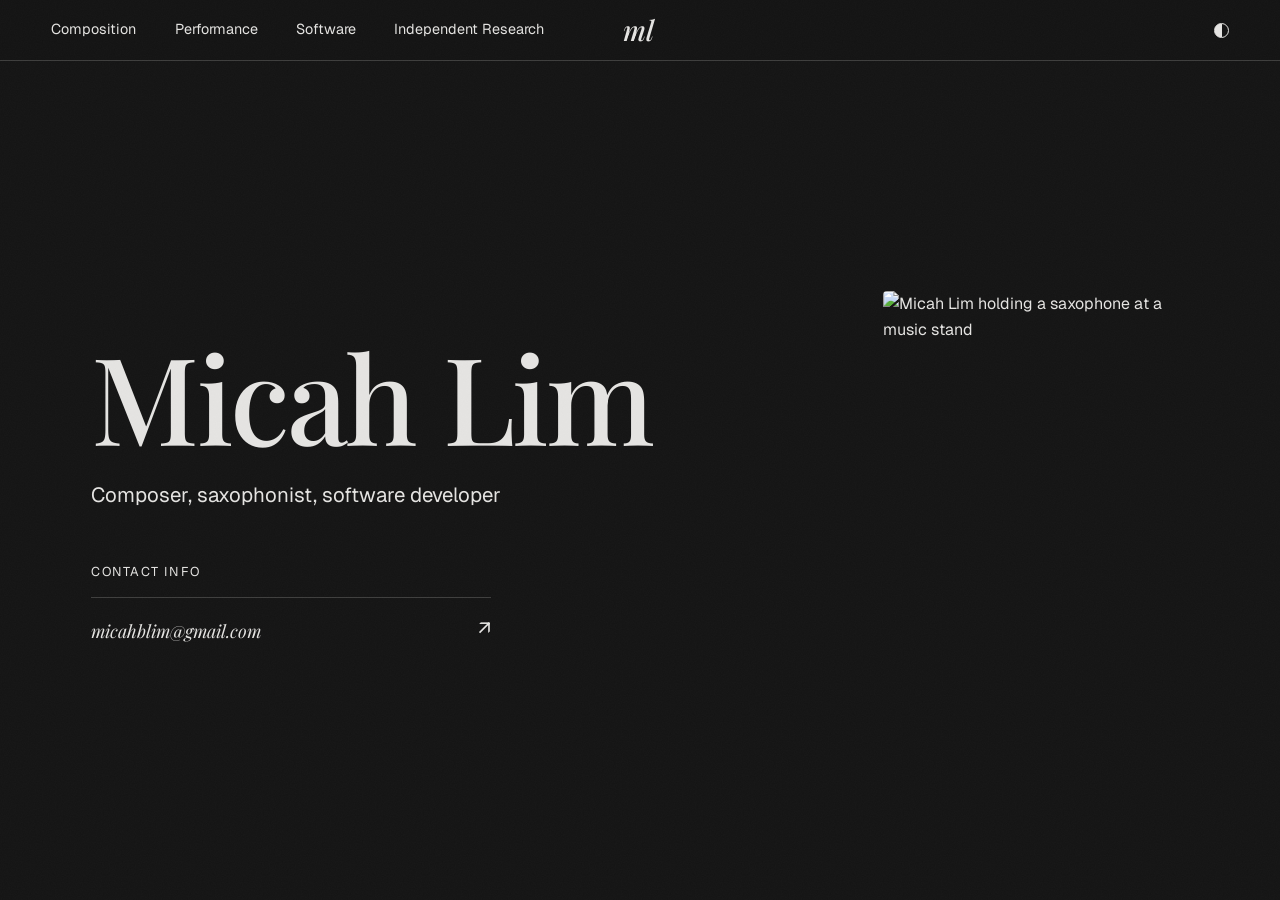
==== commit 8bd42056: "updates" ====
--- a/index.html
+++ b/index.html
@@ -3,6 +3,15 @@
 <head>
     <meta charset="UTF-8">
     <meta name="viewport" content="width=device-width, initial-scale=1.0">
+    <!-- Google tag (gtag.js) -->
+    <script async src="https://www.googletagmanager.com/gtag/js?id=G-L5WXRXSWZF"></script>
+    <script>
+      window.dataLayer = window.dataLayer || [];
+      function gtag(){dataLayer.push(arguments);}
+      gtag('js', new Date());
+
+      gtag('config', 'G-L5WXRXSWZF');
+    </script>
     <title>Micah Lim</title>
     <meta name="description" content="Micah Lim — composer & saxophonist. Film scores, orchestral works, jazz & worship music.">
     <link rel="preconnect" href="https://fonts.googleapis.com">
@@ -14,7 +23,7 @@
     <link rel="icon" type="image/png" href="favicons/favicon-32x32.png" sizes="32x32" />
     <link rel="icon" type="image/png" href="favicons/favicon-16x16.png" sizes="16x16" />
     <link rel="icon" type="image/png" href="favicons/favicon-128x128.png" sizes="128x128" />
-    <meta name="theme-color" content="#E5E4E2">
+    <meta name="theme-color" content="#151515">
     <script>
         // Apply the theme before first paint to avoid a flash of the wrong mode,
         // and keep the browser-UI theme-color in sync with the actual theme.
@@ -24,9 +33,9 @@
             if (meta) meta.content = theme === 'dark' ? '#151515' : '#E5E4E2';
         };
         (function () {
-            var system = window.matchMedia('(prefers-color-scheme: dark)').matches ? 'dark' : 'light';
-            var theme = system;
-            try { theme = localStorage.getItem('theme') || system; } catch (e) {}
+            // Dark unless the visitor has picked light with the toggle.
+            var theme = 'dark';
+            try { theme = localStorage.getItem('theme') || 'dark'; } catch (e) {}
             window.applyTheme(theme);
         })();
     </script>
@@ -38,9 +47,10 @@
     <header class="site-nav">
         <button class="nav-toggle" type="button" aria-label="Menu" aria-expanded="false" aria-controls="site-menu"><span aria-hidden="true"></span></button>
         <nav id="site-menu">
-            <a href="#contact">Contact</a>
-            <a href="music.html">Music</a>
-            <a href="projects.html">Projects</a>
+            <a href="music.html">Composition</a>
+            <a href="performance.html">Performance</a>
+            <a href="projects.html">Software</a>
+            <a href="research.html">Independent Research</a>
         </nav>
         <a class="wordmark" href="#top" aria-label="Micah Lim — home">ml</a>
         <button class="theme-toggle" type="button" aria-label="Toggle dark mode"><span aria-hidden="true"></span></button>
@@ -49,44 +59,27 @@
     <main id="top">
         <!-- ============ HERO ============ -->
         <section class="hero">
-            <p class="section-label reveal">[1] — Portfolio</p>
             <div class="hero-main">
-                <h1 class="hero-title">
-                    <span class="line reveal"><span class="serif-italic">Micah</span></span>
-                    <span class="line reveal d1"><span class="outline">Lim</span></span>
-                </h1>
-                <!-- Headshot, disabled for now. Uncomment to bring it back; swap the
-                     .frame-label span for <img src="images/headshot.jpg" alt="Micah Lim">
-                     to use a real photo — the frame chrome steps aside on its own.
-                <figure class="hero-portrait reveal d2">
-                    <div class="frame">
-                        <span class="frame-label">Headshot</span>
-                    </div>
-                </figure>
-                -->
-            </div>
-            <div class="hero-meta reveal d2">
-                <p class="muted">Selected works, 2022—2026</p>
-                <a class="scroll-cue" href="#contact" aria-label="Scroll to contact">↓</a>
+                <div class="hero-text">
+                    <h1 class="hero-title reveal">Micah Lim</h1>
+                    <p class="hero-subtitle reveal d1">Composer, saxophonist, software developer</p>
+                    <!-- ============ CONTACT ============ -->
+                    <section class="contact" id="contact">
+                        <h2 class="section-label contact-heading reveal">Contact info</h2>
+                        <ul class="contact-list">
+                            <li class="reveal"><a href="mailto:micahblim@gmail.com" target="_blank" rel="noopener noreferrer"><span class="contact-name">micahblim@gmail.com</span><span class="arrow">↗</span></a></li>
+                        </ul>
+                    </section>
+                </div>
+                <div class="hero-side">
+                    <figure class="hero-portrait reveal d2">
+                        <div class="frame">
+                            <img src="media/headshot-600.webp" srcset="media/headshot-600.webp 600w, media/headshot-1200.webp 1200w" sizes="(max-width: 760px) 60vw, 320px" width="600" height="800" alt="Micah Lim holding a saxophone at a music stand">
+                        </div>
+                    </figure>
+                </div>
             </div>
         </section>
-
-        <!-- ============ CONTACT ============ -->
-        <section class="contact" id="contact">
-            <p class="section-label reveal">[2] — Contact</p>
-            <h2 class="visually-hidden">Contact</h2>
-            <ul class="contact-list">
-                <li class="reveal"><a href="mailto:micahblim@gmail.com" target="_blank" rel="noopener noreferrer"><span class="idx">01</span><span class="contact-name">Mail</span><span class="arrow">↗</span></a></li>
-                <li class="reveal d1"><a href="https://www.youtube.com/@prod_by_mm" target="_blank" rel="noopener noreferrer"><span class="idx">02</span><span class="contact-name">YouTube</span><span class="arrow">↗</span></a></li>
-                <li class="reveal d2"><a href="https://github.com/limmicah" target="_blank" rel="noopener noreferrer"><span class="idx">03</span><span class="contact-name">GitHub</span><span class="arrow">↗</span></a></li>
-            </ul>
-        </section>
     </main>
-
-    <footer class="site-footer">
-        <p>© 2026 Micah Lim</p>
-        <a href="#top">Back to top ↑</a>
-    </footer>
-
 </body>
 </html>
--- a/styles.css
+++ b/styles.css
@@ -265,20 +265,28 @@
   padding-top: 4rem;
 }
 
+/* The text column stretches to the headshot's height: name and subtitle sit
+   just under the photo's top edge, contact pins to its bottom edge. */
 .hero-main {
   display: flex;
-  align-items: center;
+  align-items: stretch;
   gap: clamp(1.5rem, 5vw, 4rem);
 }
 
-.hero-main .hero-title {
+.hero-text {
   flex: 1 1 auto;
   min-width: 0;
+  display: flex;
+  flex-direction: column;
+  padding-block: clamp(1.5rem, 5vh, 3rem) clamp(1rem, 3vh, 2rem);
+}
+
+.hero-side {
+  flex: 0 0 auto;
+  width: clamp(220px, 24vw, 320px);
 }
 
 .hero-portrait {
-  flex: 0 0 auto;
-  width: clamp(150px, 22vw, 260px);
   margin: 0;
 }
 
@@ -369,40 +377,19 @@
 
 .hero-title {
   margin: 0;
-  font-size: clamp(4.25rem, 16.5vw, 13rem);
-  line-height: 0.95;
+  font-family: "Playfair Display", serif;
+  font-size: clamp(3.4rem, 9.5vw, 9.5rem);
+  line-height: 1;
   letter-spacing: -0.02em;
   font-weight: 500;
-  text-wrap: balance;
-}
-
-.hero-title .line {
-  display: block;
-}
-
-.hero-title .outline {
-  font-family: "Playfair Display", serif;
-  font-weight: 500;
-  color: transparent;
-  -webkit-text-stroke: 2px var(--text);
-  margin-left: clamp(0rem, 12vw, 10rem);
-}
-
-.hero-meta {
-  display: flex;
-  align-items: baseline;
-  gap: clamp(1rem, 4vw, 3rem);
-  margin-top: clamp(2rem, 5vh, 4rem);
-  padding-top: 1.25rem;
-  border-top: 1px solid var(--hairline);
-}
-
-.hero-meta p {
-  margin: 0;
-  font-size: 0.95rem;
-}
-
-.muted { opacity: 0.55; }
+  white-space: nowrap;
+}
+
+.hero-subtitle {
+  margin: clamp(1rem, 2.5vh, 1.75rem) 0 0;
+  font-size: clamp(1rem, 1.6vw, 1.35rem);
+  opacity: 0.7;
+}
 
 .scroll-cue {
   margin-left: auto;
@@ -699,8 +686,40 @@
 }
 
 /* ============ Contact ============ */
+/* Sits beside the name in the hero, so the list runs narrower and smaller
+   than the full-width version it started as. */
 .contact {
-  padding: clamp(5rem, 12vh, 9rem) 0;
+  width: min(100%, 400px);
+  margin-top: auto;
+  padding-top: clamp(2rem, 5vh, 3rem);
+}
+
+.contact .contact-list li {
+  border-bottom: none;
+}
+
+.contact-heading {
+  font-weight: inherit;
+  margin-bottom: 0.9rem;
+}
+
+/* No side or bottom padding, so the address lines up with the name above and
+   the photo's bottom edge; the hover fill reaches past the box to make up for it. */
+.contact .contact-list a {
+  gap: 1rem;
+  padding: clamp(0.7rem, 1.8vh, 1.1rem) 0 0;
+}
+
+.contact .contact-list a::before {
+  inset: 0 -0.75rem -0.6rem;
+}
+
+.contact .contact-list .contact-name {
+  font-size: clamp(1rem, 1.4vw, 1.3rem);
+}
+
+.contact .contact-list .arrow {
+  font-size: clamp(1rem, 1.6vw, 1.3rem);
 }
 
 .contact-list {
@@ -748,11 +767,6 @@
   color: var(--bg);
 }
 
-.contact-list .idx {
-  font-size: 0.8rem;
-  opacity: 0.55;
-}
-
 .contact-list .contact-name {
   font-family: "Playfair Display", serif;
   font-style: italic;
@@ -800,31 +814,12 @@
   flex-wrap: wrap;
 }
 
-.work-idx {
-  font-size: 0.8rem;
-  opacity: 0.55;
-}
-
 .work-name {
   margin: 0;
   font-size: clamp(1.5rem, 4vw, 2.6rem);
   font-weight: 500;
   letter-spacing: -0.01em;
   line-height: 1.15;
-}
-
-.work-header .dot {
-  width: 9px;
-  height: 9px;
-  border-radius: 2px;
-  align-self: center;
-  flex-shrink: 0;
-}
-
-.work-year {
-  margin-left: auto;
-  font-size: 0.9rem;
-  opacity: 0.55;
 }
 
 .work-desc {
@@ -951,16 +946,6 @@
     gap: 0.75rem;
   }
 
-  .hero-title .outline {
-    margin-left: 8vw;
-    -webkit-text-stroke-width: 1.5px;
-  }
-
-  .hero-meta {
-    flex-wrap: wrap;
-    gap: 0.5rem 1.5rem;
-  }
-
   /* The name needs the full width at this size, so the portrait drops below it. */
   .hero-main {
     flex-direction: column;
@@ -968,29 +953,22 @@
     gap: clamp(1.5rem, 5vh, 2.5rem);
   }
 
+  .hero-text {
+    padding-block: 0;
+  }
+
+  .hero-side {
+    width: 100%;
+  }
+
   .hero-portrait {
-    width: min(60%, 220px);
-  }
-
-  .work-header {
-    gap: 0.6rem;
-  }
-
-  .work-name {
-    width: 100%;
-    order: -1;
-  }
-
-  .work-year {
-    margin-left: 0;
-  }
-
-  .work-header .dot {
-    order: 1;
-  }
-
-  /* The link row bottoms out around 253px wide, so it starts crowding the
-     centred mark near 640px. Swap it for the hamburger before that happens:
+    width: min(60%, 260px);
+  }
+}
+
+@media (max-width: 1200px) {
+  /* The link row bottoms out around 500px wide, so it starts crowding the
+     centred mark near 1150px. Swap it for the hamburger before that happens:
      the button takes the left column, the mark and theme toggle stay put, and
      the links become a panel that drops out of the bar. */
   .nav-toggle {
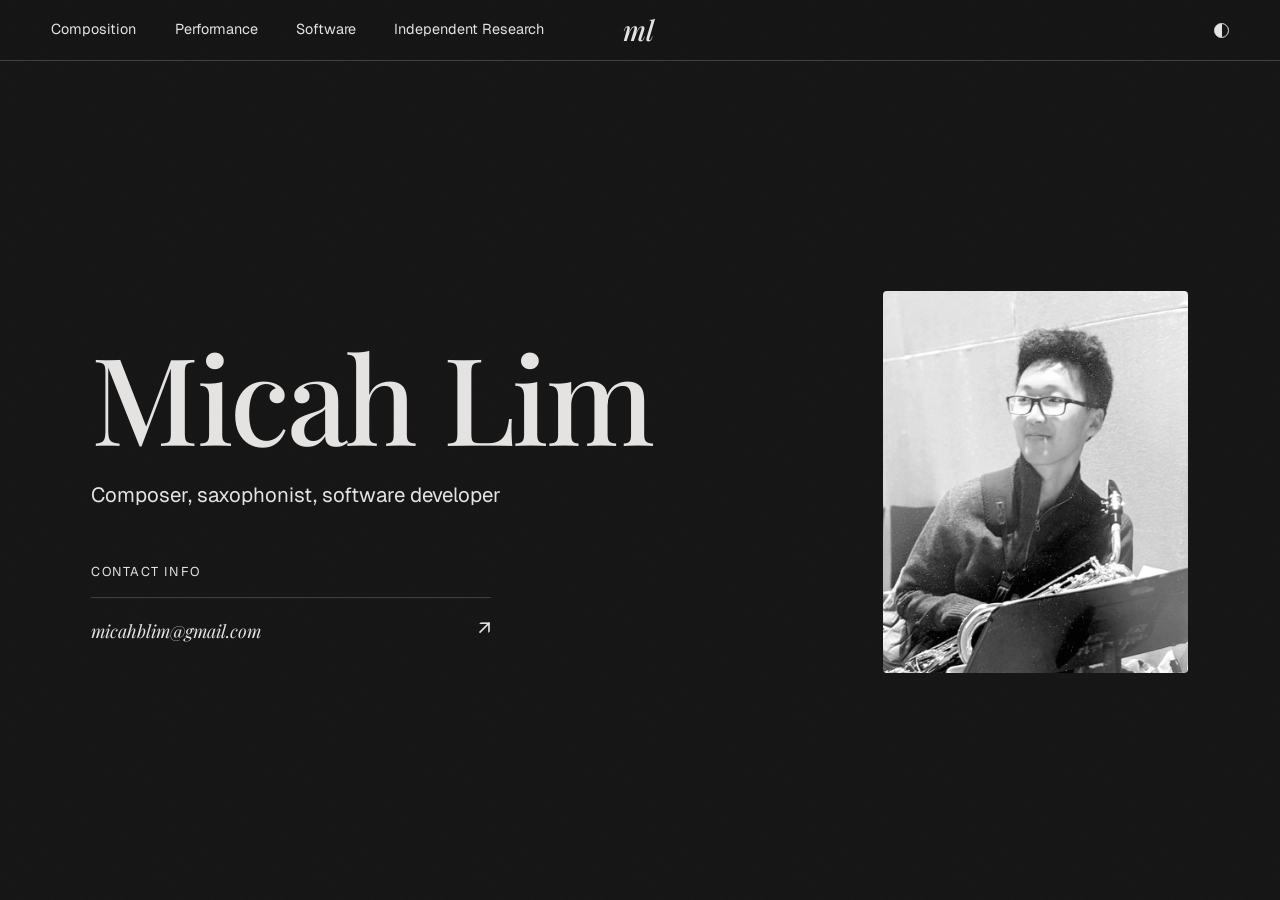
==== commit 8728fe75: "new image" ====
--- a/index.html
+++ b/index.html
@@ -74,7 +74,7 @@
                 <div class="hero-side">
                     <figure class="hero-portrait reveal d2">
                         <div class="frame">
-                            <img src="media/headshot-600.webp" srcset="media/headshot-600.webp 600w, media/headshot-1200.webp 1200w" sizes="(max-width: 760px) 60vw, 320px" width="600" height="800" alt="Micah Lim holding a saxophone at a music stand">
+                            <img src="media/headshot.jpg" width="1440" height="1920" alt="Micah Lim holding a saxophone at a music stand">
                         </div>
                     </figure>
                 </div>
